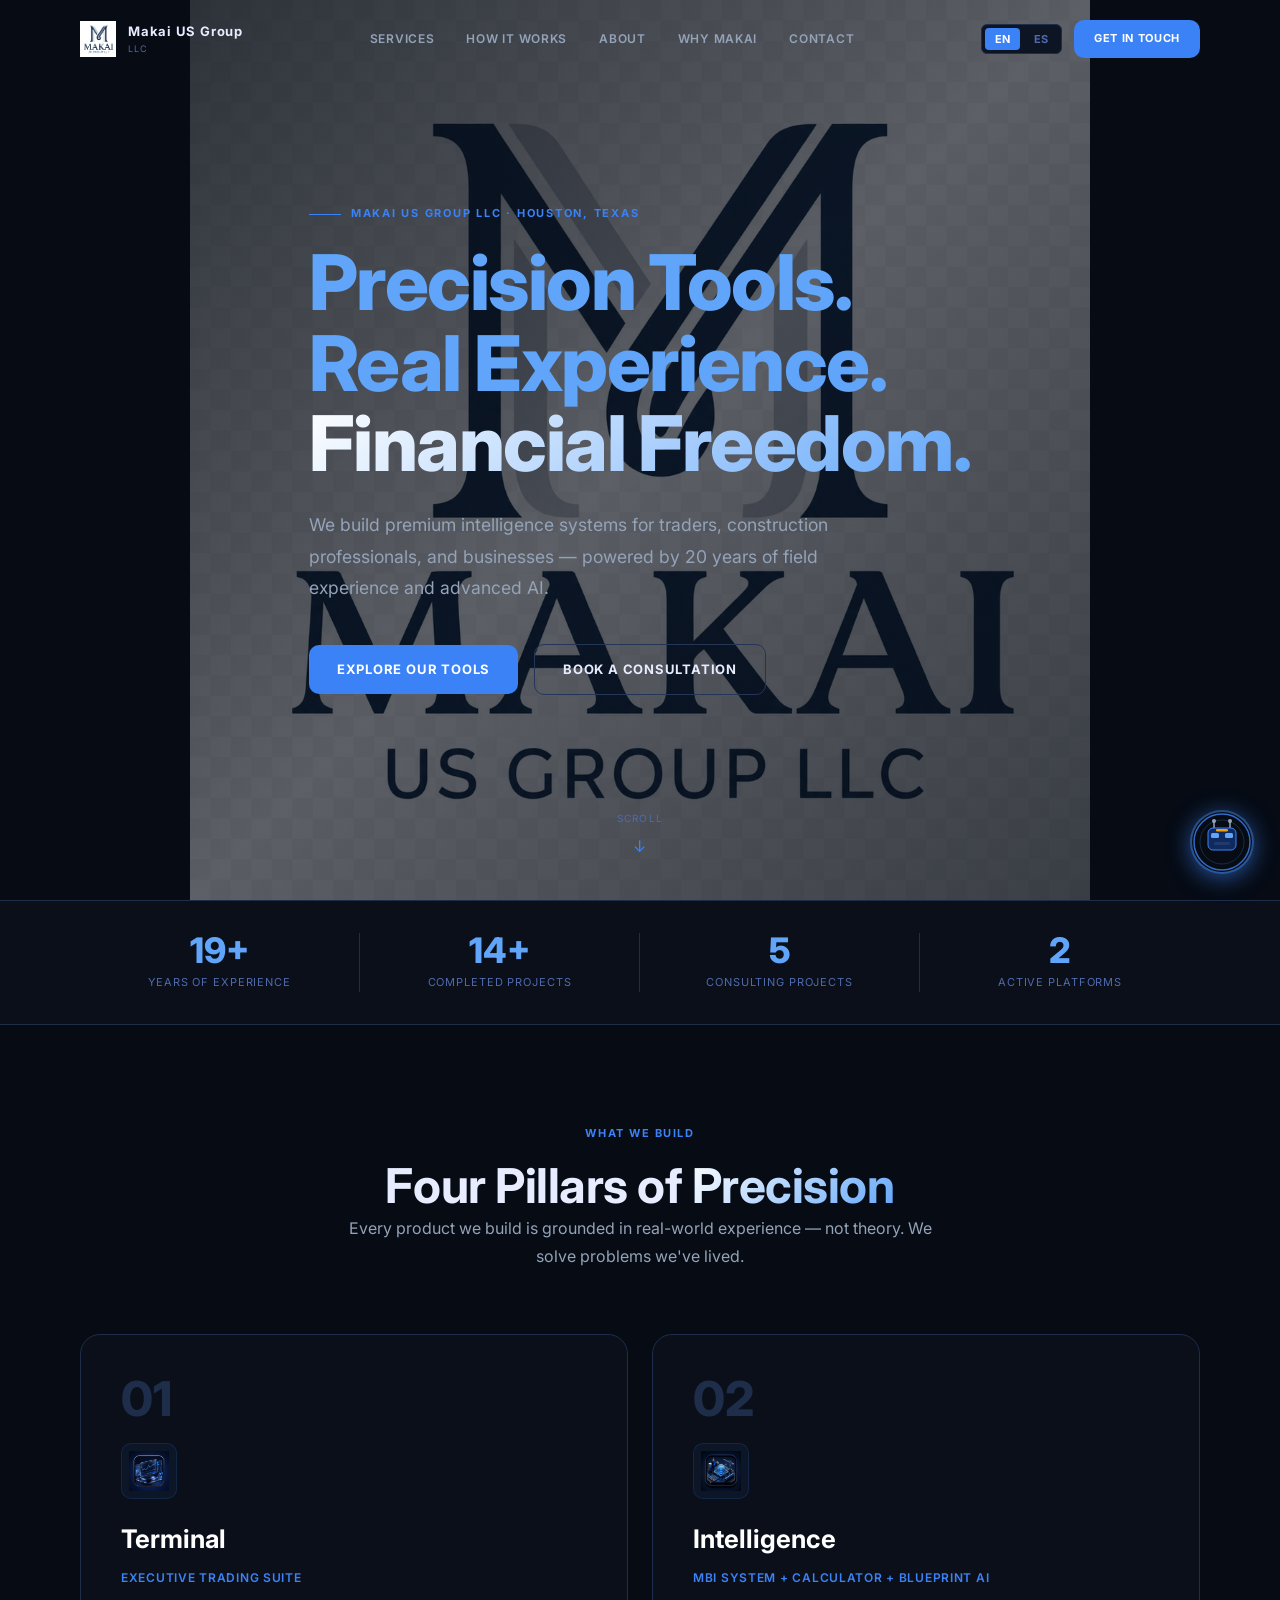
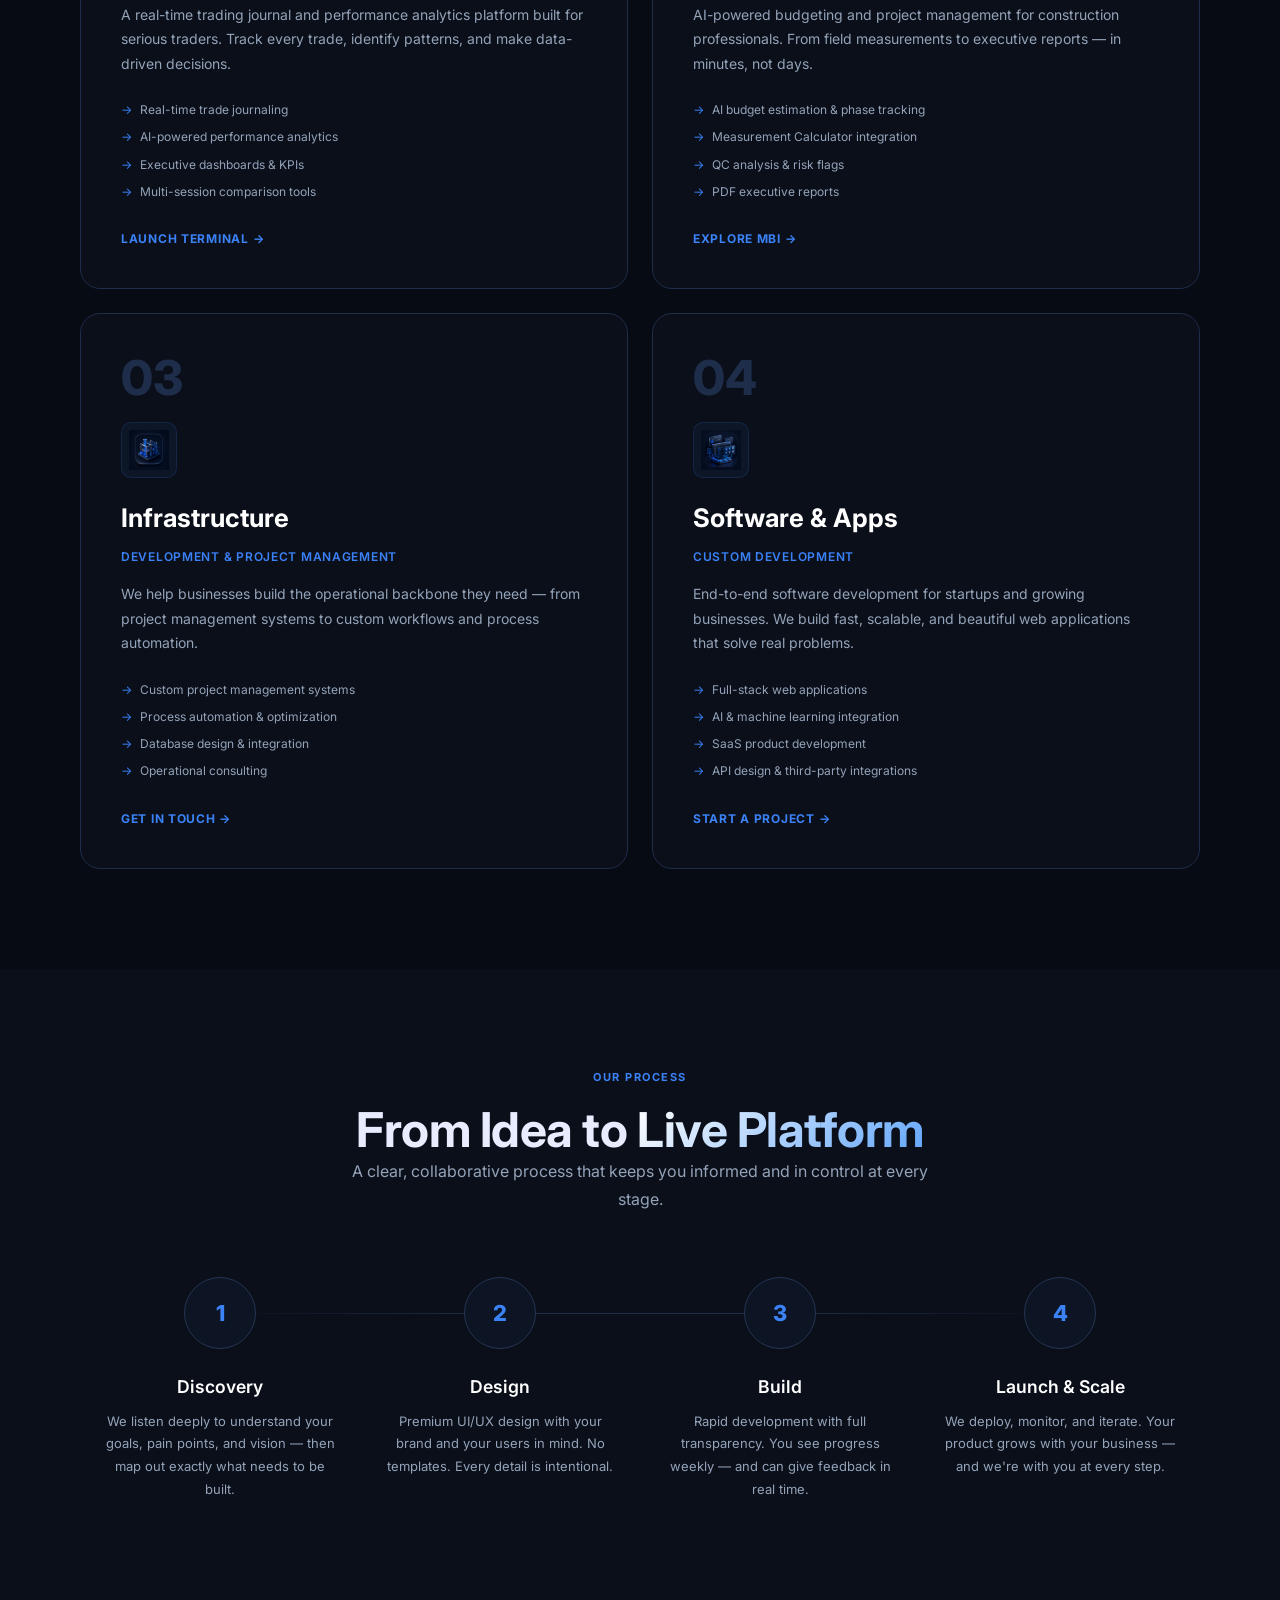
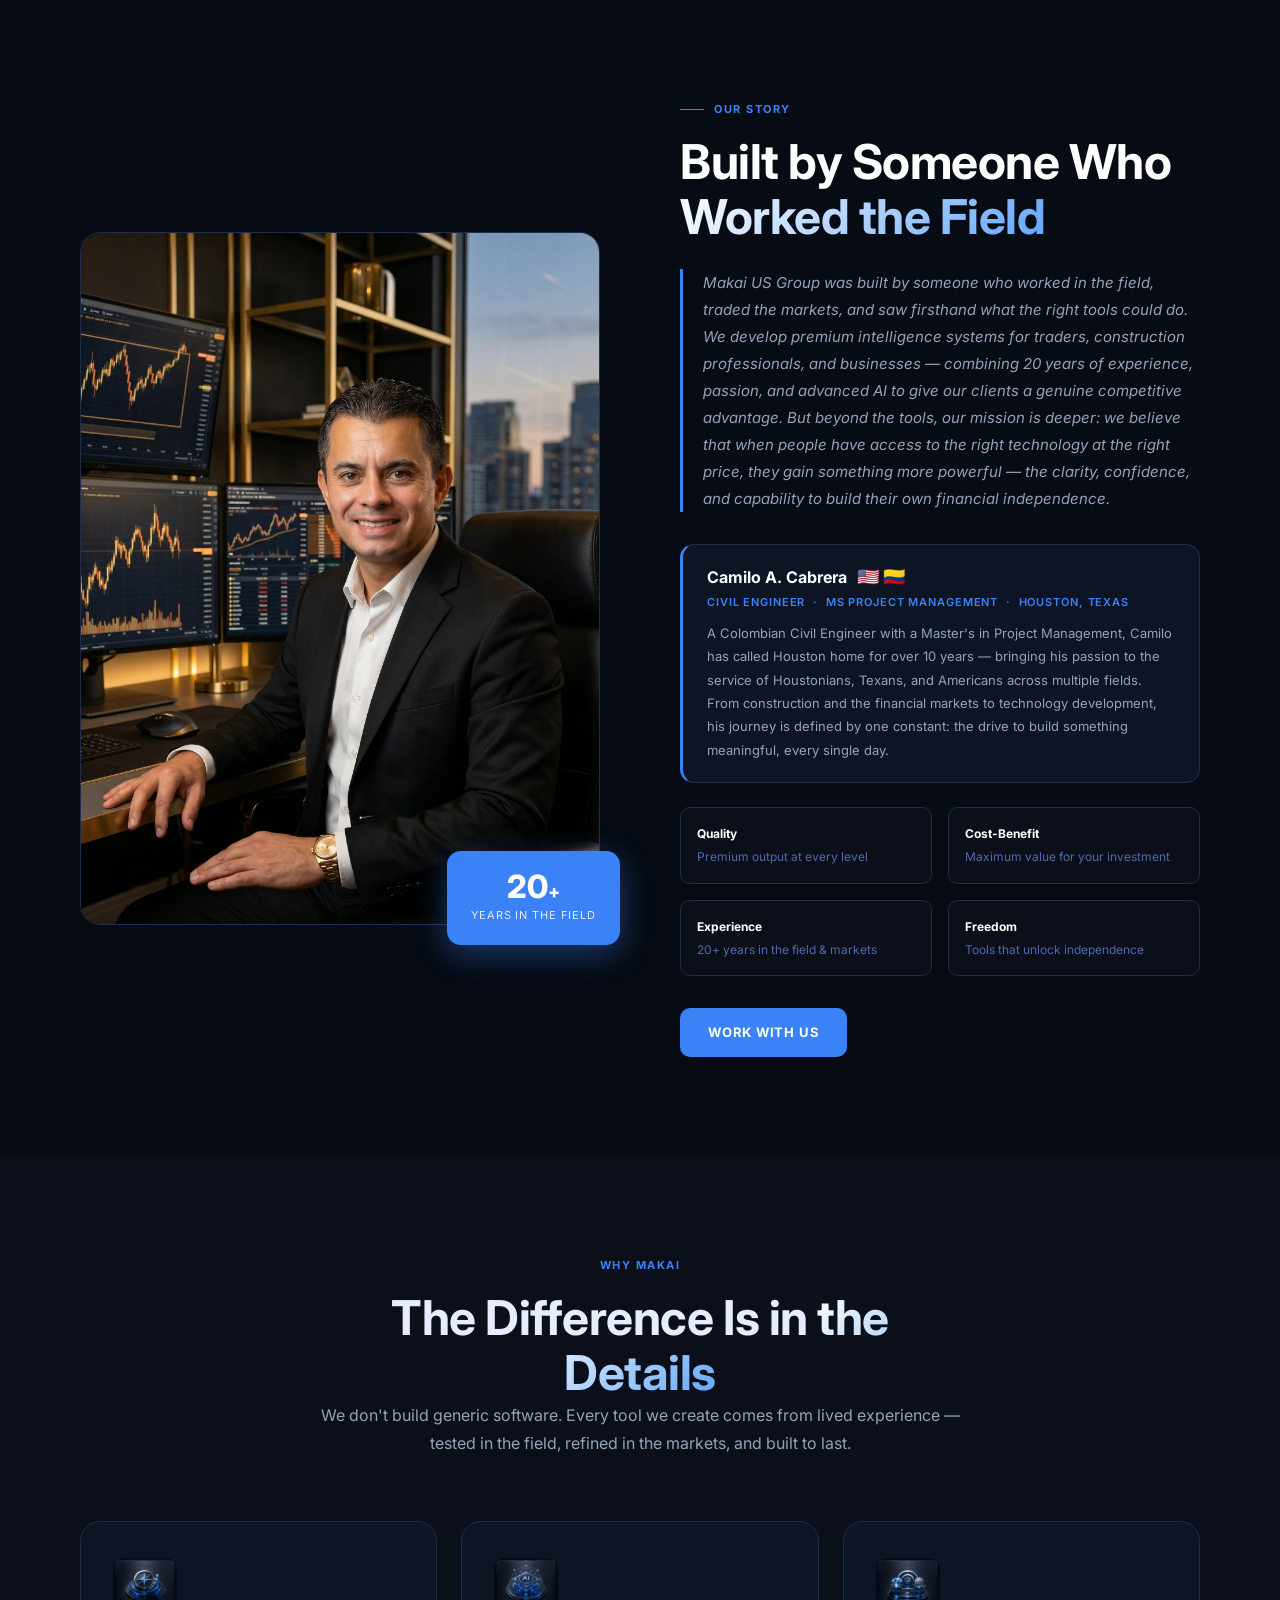
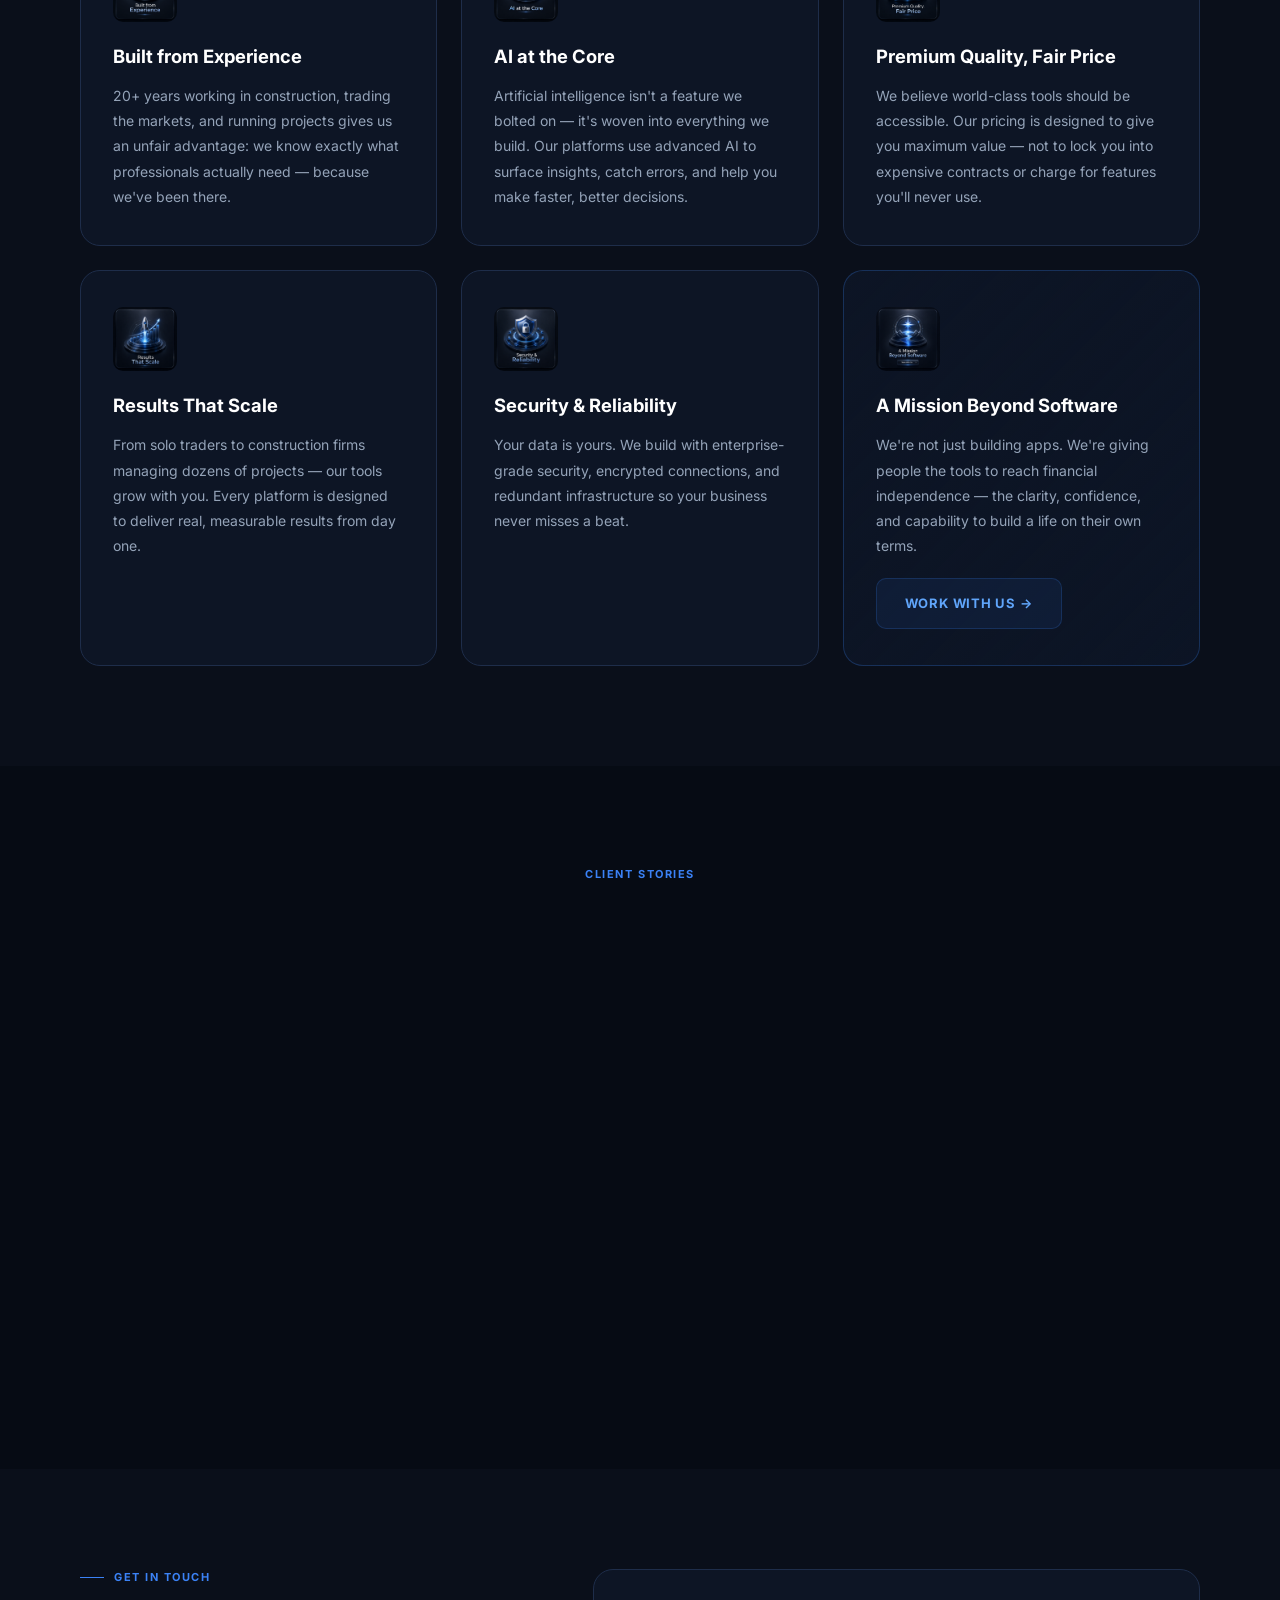
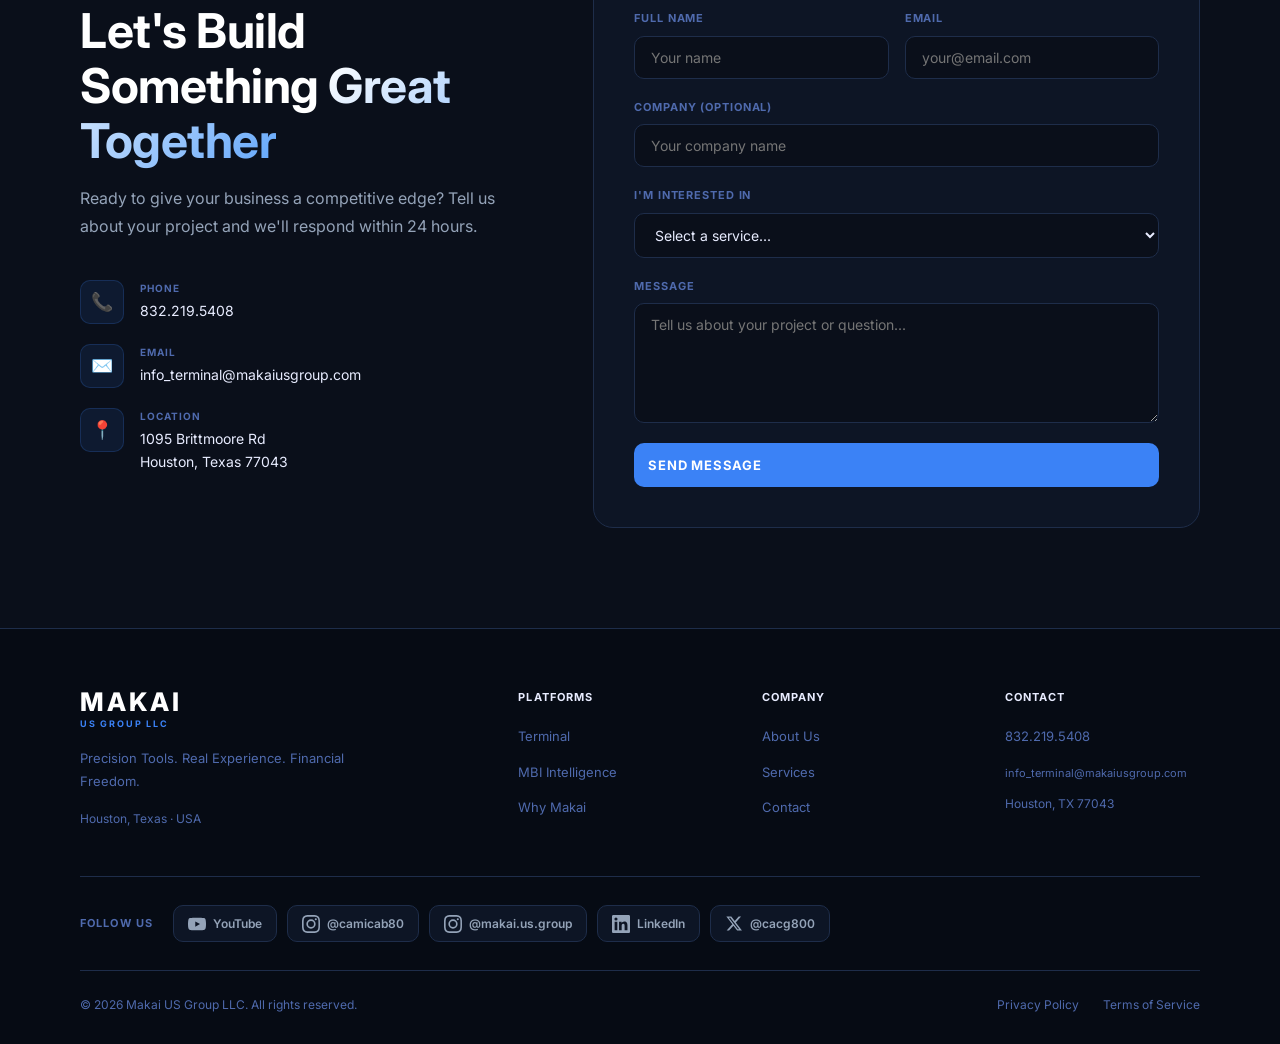
==== index.html @ 55013852 "Fix Kai chat header avatar to match bubble icon Co-Authored-By: Claude Sonnet 4.6 <noreply@anthropic" ====
<!DOCTYPE html>
<html lang="en">
<head>
  <meta charset="UTF-8" />
  <meta name="viewport" content="width=device-width, initial-scale=1.0" />
  <title>Makai US Group LLC — Precision Tools. Real Experience. Financial Freedom.</title>
  <meta name="description" content="Makai US Group develops premium intelligence systems for traders, construction professionals, and businesses. 20 years of experience, advanced AI, real results." />
  <meta property="og:title" content="Makai US Group LLC" />
  <meta property="og:description" content="Precision Tools. Real Experience. Financial Freedom." />
  <meta property="og:url" content="https://www.makaiusgroup.com" />
  <link rel="icon" href="images/favicon.ico" type="image/x-icon" />
  <link rel="preconnect" href="https://fonts.googleapis.com" />
  <link rel="preconnect" href="https://fonts.gstatic.com" crossorigin />
  <link href="https://fonts.googleapis.com/css2?family=Inter:wght@400;500;600;700;800&display=swap" rel="stylesheet" />
  <link rel="stylesheet" href="css/style.css" />

  <!-- Netlify form detection -->
  <form name="contact" netlify netlify-honeypot="bot-field" hidden>
    <input name="name" /><input name="email" /><input name="company" /><input name="service" /><textarea name="message"></textarea>
  </form>
</head>
<body>

<!-- ══════════════════════════════════════════
     NAVIGATION
══════════════════════════════════════════ -->
<nav id="navbar" role="navigation" aria-label="Main navigation">
  <div class="container">
    <div class="nav-inner">

      <!-- Logo -->
      <a href="#" class="nav-logo" aria-label="Makai US Group">
        <img src="images/MakaiLogo PM.png" alt="Makai US Group" onerror="this.style.display='none'" />
        <div>
          <div class="nav-logo-text">Makai US Group</div>
          <div class="nav-logo-sub">LLC</div>
        </div>
      </a>

      <!-- Desktop links -->
      <div class="nav-links" role="list">
        <a href="#services"    data-en="Services"    data-es="Servicios"   role="listitem">Services</a>
        <a href="#how-it-works" data-en="How It Works" data-es="Cómo Funciona" role="listitem">How It Works</a>
        <a href="#about"       data-en="About"        data-es="Nosotros"   role="listitem">About</a>
        <a href="#why-makai"   data-en="Why Makai"    data-es="Por Qué Makai" role="listitem">Why Makai</a>
        <a href="#contact"     data-en="Contact"      data-es="Contacto"   role="listitem">Contact</a>
      </div>

      <!-- Actions -->
      <div class="nav-actions">
        <!-- Language toggle -->
        <div style="display:flex;gap:4px;background:var(--navy-3);border:1px solid var(--border);border-radius:var(--r-sm);padding:3px;">
          <button class="lang-btn active" data-lang="en" onclick="setLang('en')"
            style="font-size:11px;font-weight:700;padding:4px 10px;background:var(--blue);color:var(--white);border:none;border-radius:4px;cursor:pointer;transition:all 0.2s;">EN</button>
          <button class="lang-btn" data-lang="es" onclick="setLang('es')"
            style="font-size:11px;font-weight:700;padding:4px 10px;background:transparent;color:var(--muted);border:none;border-radius:4px;cursor:pointer;transition:all 0.2s;">ES</button>
        </div>
        <a href="#contact" class="btn btn-primary nav-cta"
          data-en="Get in Touch" data-es="Contáctanos">Get in Touch</a>
      </div>

      <!-- Hamburger (mobile) -->
      <button class="hamburger" id="hamburger" aria-label="Open menu" aria-expanded="false">
        <span></span><span></span><span></span>
      </button>
    </div>
  </div>
</nav>

<!-- Mobile menu (hidden by default) -->
<div id="mobile-menu" style="display:none;position:fixed;top:0;left:0;right:0;bottom:0;background:var(--navy-2);z-index:999;flex-direction:column;align-items:center;justify-content:center;gap:32px;" class="mobile-nav">
  <button onclick="document.getElementById('mobile-menu').style.display='none'"
    style="position:absolute;top:24px;right:24px;background:none;border:none;color:var(--white-2);font-size:28px;cursor:pointer;">✕</button>
  <a href="#services"     style="font-size:1.4rem;font-weight:700;color:var(--white);" data-en="Services"     data-es="Servicios">Services</a>
  <a href="#how-it-works" style="font-size:1.4rem;font-weight:700;color:var(--white);" data-en="How It Works" data-es="Cómo Funciona">How It Works</a>
  <a href="#about"        style="font-size:1.4rem;font-weight:700;color:var(--white);" data-en="About"         data-es="Nosotros">About</a>
  <a href="#why-makai"   style="font-size:1.4rem;font-weight:700;color:var(--white);" data-en="Why Makai"    data-es="Por Qué Makai">Why Makai</a>
  <a href="#contact"      style="font-size:1.4rem;font-weight:700;color:var(--white);" data-en="Contact"       data-es="Contacto">Contact</a>
  <a href="https://terminal.makaiusgroup.com" class="btn btn-primary" target="_blank" rel="noopener"
    data-en="Launch Terminal" data-es="Abrir Terminal">Launch Terminal</a>
  <div style="display:flex;gap:8px;margin-top:8px;">
    <button onclick="setLang('en');document.getElementById('mobile-menu').style.display='none'"
      style="font-size:12px;font-weight:700;padding:8px 16px;background:var(--blue);color:var(--white);border:none;border-radius:6px;cursor:pointer;">EN</button>
    <button onclick="setLang('es');document.getElementById('mobile-menu').style.display='none'"
      style="font-size:12px;font-weight:700;padding:8px 16px;background:var(--navy-3);color:var(--muted);border:1px solid var(--border);border-radius:6px;cursor:pointer;">ES</button>
  </div>
</div>

<!-- ══════════════════════════════════════════
     HERO
══════════════════════════════════════════ -->
<section id="hero">
  <!-- Video background -->
  <div class="hero-video-wrap">
    <video autoplay muted loop playsinline preload="none"
      poster="images/MakaiLogoPM.jpeg"
      aria-hidden="true">
      <source src="images/MakaiIntroVideo.mp4" type="video/mp4" />
    </video>
  </div>
  <div class="hero-overlay"></div>

  <div class="container">
    <div class="hero-content">
      <div class="hero-eyebrow fade-in" data-en="Makai US Group LLC · Houston, Texas" data-es="Makai US Group LLC · Houston, Texas">Makai US Group LLC · Houston, Texas</div>

      <h1 class="hero-title fade-up delay-1">
        <span data-en="Precision Tools.<br>Real Experience.<br><span class='text-gradient'>Financial Freedom.</span>"
              data-es="Herramientas de Precisión.<br>Experiencia Real.<br><span class='text-gradient'>Libertad Financiera.</span>">
          Precision Tools.<br>Real Experience.<br><span class="text-gradient">Financial Freedom.</span>
        </span>
      </h1>

      <p class="hero-subtitle fade-up delay-2"
        data-en="We build premium intelligence systems for traders, construction professionals, and businesses — powered by 20 years of field experience and advanced AI."
        data-es="Desarrollamos sistemas de inteligencia premium para traders, profesionales de la construcción y empresas — respaldados por 20 años de experiencia real e IA avanzada.">
        We build premium intelligence systems for traders, construction professionals, and businesses — powered by 20 years of field experience and advanced AI.
      </p>

      <div class="hero-actions fade-up delay-3">
        <a href="#services" class="btn btn-primary"
          data-en="Explore Our Tools" data-es="Explorar Herramientas">Explore Our Tools</a>
        <a href="#contact" class="btn btn-outline"
          data-en="Book a Consultation" data-es="Agendar Consulta">Book a Consultation</a>
      </div>
    </div>
  </div>

  <div class="hero-scroll" aria-hidden="true">
    <span data-en="Scroll" data-es="Desliza">Scroll</span>
  </div>
</section>

<!-- ══════════════════════════════════════════
     STATS BAR
══════════════════════════════════════════ -->
<div class="stats-bar">
  <div class="container">
    <div class="stats-inner">
      <div class="stat-item fade-in delay-1">
        <div class="stat-num"><span data-counter data-target="20" data-suffix="+">20+</span></div>
        <div class="stat-label" data-en="Years of Experience" data-es="Años de Experiencia">Years of Experience</div>
      </div>
      <div class="stat-item fade-in delay-2">
        <div class="stat-num"><span data-counter data-target="15" data-suffix="+">15+</span></div>
        <div class="stat-label" data-en="Completed Projects" data-es="Proyectos Completados">Completed Projects</div>
      </div>
      <div class="stat-item fade-in delay-3">
        <div class="stat-num"><span data-counter data-target="6" data-suffix="">6</span></div>
        <div class="stat-label" data-en="Consulting Projects" data-es="Proyectos de Consultoría">Consulting Projects</div>
      </div>
      <div class="stat-item fade-in delay-4">
        <div class="stat-num"><span data-counter data-target="3" data-suffix="">3</span></div>
        <div class="stat-label" data-en="Active Platforms" data-es="Plataformas Activas">Active Platforms</div>
      </div>
    </div>
  </div>
</div>

<!-- ══════════════════════════════════════════
     SERVICES
══════════════════════════════════════════ -->
<section id="services" class="section">
  <div class="container">
    <div class="services-header">
      <div class="section-label" data-en="What We Build" data-es="Lo Que Construimos">What We Build</div>
      <h2 class="fade-up" data-en="Four Pillars of <span class='text-gradient'>Precision</span>"
                          data-es="Cuatro Pilares de <span class='text-gradient'>Precisión</span>">
        Four Pillars of <span class="text-gradient">Precision</span>
      </h2>
      <p class="fade-up delay-1"
        data-en="Every product we build is grounded in real-world experience — not theory. We solve problems we've lived."
        data-es="Cada producto que construimos está basado en experiencia real, no teoría. Resolvemos problemas que hemos vivido.">
        Every product we build is grounded in real-world experience — not theory. We solve problems we've lived.
      </p>
    </div>

    <div class="services-grid">

      <!-- 01 Terminal -->
      <div class="service-card fade-up delay-1">
        <div class="service-card-num">01</div>
        <div class="service-card-icon"><img src="images/_1. TradingIcon.png" alt="Terminal" /></div>
        <h3 data-en="Terminal" data-es="Terminal">Terminal</h3>
        <div class="service-card-sub" data-en="Executive Trading Suite" data-es="Suite de Trading Ejecutivo">Executive Trading Suite</div>
        <p data-en="A real-time trading journal and performance analytics platform built for serious traders. Track every trade, identify patterns, and make data-driven decisions."
           data-es="Un journal de trading en tiempo real y plataforma de análisis de rendimiento construida para traders serios. Rastrea cada operación, identifica patrones y toma decisiones basadas en datos.">
          A real-time trading journal and performance analytics platform built for serious traders. Track every trade, identify patterns, and make data-driven decisions.
        </p>
        <ul class="service-card-features">
          <li data-en="Real-time trade journaling"         data-es="Journal de trading en tiempo real">Real-time trade journaling</li>
          <li data-en="AI-powered performance analytics"   data-es="Análisis de rendimiento con IA">AI-powered performance analytics</li>
          <li data-en="Executive dashboards & KPIs"        data-es="Paneles ejecutivos y KPIs">Executive dashboards & KPIs</li>
          <li data-en="Multi-session comparison tools"     data-es="Herramientas de comparación multi-sesión">Multi-session comparison tools</li>
        </ul>
        <a href="https://terminal.makaiusgroup.com" class="service-card-link"
          data-en="Launch Terminal →" data-es="Abrir Terminal →">Launch Terminal →</a>
      </div>

      <!-- 02 Intelligence -->
      <div class="service-card fade-up delay-2">
        <div class="service-card-num">02</div>
        <div class="service-card-icon"><img src="images/2. MBIIntelligenceIcon.png" alt="Intelligence" /></div>
        <h3 data-en="Intelligence" data-es="Inteligencia">Intelligence</h3>
        <div class="service-card-sub" data-en="MBI System + Calculator + Blueprint AI" data-es="Sistema MBI + Calculadora + Blueprint AI">MBI System + Calculator + Blueprint AI</div>
        <p data-en="AI-powered budgeting and project management for construction professionals. From field measurements to executive reports — in minutes, not days."
           data-es="Presupuesto con IA y gestión de proyectos para profesionales de la construcción. De mediciones en campo a reportes ejecutivos — en minutos, no días.">
          AI-powered budgeting and project management for construction professionals. From field measurements to executive reports — in minutes, not days.
        </p>
        <ul class="service-card-features">
          <li data-en="AI budget estimation & phase tracking"   data-es="Estimación de presupuesto con IA">AI budget estimation & phase tracking</li>
          <li data-en="Measurement Calculator integration"      data-es="Integración con Calculadora de Medidas">Measurement Calculator integration</li>
          <li data-en="QC analysis & risk flags"                data-es="Análisis de calidad y alertas de riesgo">QC analysis & risk flags</li>
          <li data-en="PDF executive reports"                   data-es="Reportes ejecutivos en PDF">PDF executive reports</li>
        </ul>
        <a href="https://mbi.makaiusgroup.com" target="_blank" rel="noopener" class="service-card-link"
          data-en="Explore MBI →" data-es="Explorar MBI →">Explore MBI →</a>
      </div>

      <!-- 03 Infrastructure -->
      <div class="service-card fade-up delay-3">
        <div class="service-card-num">03</div>
        <div class="service-card-icon"><img src="images/_3. InfrastructureIcon.png" alt="Infrastructure" /></div>
        <h3 data-en="Infrastructure" data-es="Infraestructura">Infrastructure</h3>
        <div class="service-card-sub" data-en="Development & Project Management" data-es="Desarrollo y Gestión de Proyectos">Development & Project Management</div>
        <p data-en="We help businesses build the operational backbone they need — from project management systems to custom workflows and process automation."
           data-es="Ayudamos a las empresas a construir la base operativa que necesitan — desde sistemas de gestión de proyectos hasta flujos de trabajo personalizados y automatización de procesos.">
          We help businesses build the operational backbone they need — from project management systems to custom workflows and process automation.
        </p>
        <ul class="service-card-features">
          <li data-en="Custom project management systems"   data-es="Sistemas de gestión de proyectos personalizados">Custom project management systems</li>
          <li data-en="Process automation & optimization"   data-es="Automatización y optimización de procesos">Process automation & optimization</li>
          <li data-en="Database design & integration"       data-es="Diseño e integración de bases de datos">Database design & integration</li>
          <li data-en="Operational consulting"              data-es="Consultoría operacional">Operational consulting</li>
        </ul>
        <a href="#contact" class="service-card-link"
          data-en="Get in Touch →" data-es="Contáctanos →">Get in Touch →</a>
      </div>

      <!-- 04 Software & Apps -->
      <div class="service-card fade-up delay-4">
        <div class="service-card-num">04</div>
        <div class="service-card-icon"><img src="images/_4. SoftwareIcon.png" alt="Software & Apps" /></div>
        <h3 data-en="Software & Apps" data-es="Software y Apps">Software & Apps</h3>
        <div class="service-card-sub" data-en="Custom Development" data-es="Desarrollo Personalizado">Custom Development</div>
        <p data-en="End-to-end software development for startups and growing businesses. We build fast, scalable, and beautiful web applications that solve real problems."
           data-es="Desarrollo de software de principio a fin para startups y empresas en crecimiento. Construimos aplicaciones web rápidas, escalables y atractivas que resuelven problemas reales.">
          End-to-end software development for startups and growing businesses. We build fast, scalable, and beautiful web applications that solve real problems.
        </p>
        <ul class="service-card-features">
          <li data-en="Full-stack web applications"         data-es="Aplicaciones web full-stack">Full-stack web applications</li>
          <li data-en="AI & machine learning integration"   data-es="Integración de IA y machine learning">AI & machine learning integration</li>
          <li data-en="SaaS product development"            data-es="Desarrollo de productos SaaS">SaaS product development</li>
          <li data-en="API design & third-party integrations" data-es="Diseño de API e integraciones">API design & third-party integrations</li>
        </ul>
        <a href="#contact" class="service-card-link"
          data-en="Start a Project →" data-es="Iniciar Proyecto →">Start a Project →</a>
      </div>

    </div>
  </div>
</section>

<!-- ══════════════════════════════════════════
     HOW IT WORKS
══════════════════════════════════════════ -->
<section id="how-it-works" class="section">
  <div class="container">
    <div class="how-header">
      <div class="section-label" data-en="Our Process" data-es="Nuestro Proceso">Our Process</div>
      <h2 class="fade-up" data-en="From Idea to <span class='text-gradient'>Live Platform</span>"
                          data-es="De Idea a <span class='text-gradient'>Plataforma en Vivo</span>">
        From Idea to <span class="text-gradient">Live Platform</span>
      </h2>
      <p class="fade-up delay-1"
        data-en="A clear, collaborative process that keeps you informed and in control at every stage."
        data-es="Un proceso claro y colaborativo que te mantiene informado y en control en cada etapa.">
        A clear, collaborative process that keeps you informed and in control at every stage.
      </p>
    </div>

    <div class="how-steps">
      <div class="how-step fade-up delay-1">
        <div class="how-step-num">1</div>
        <h4 data-en="Discovery" data-es="Descubrimiento">Discovery</h4>
        <p data-en="We listen deeply to understand your goals, pain points, and vision — then map out exactly what needs to be built."
           data-es="Escuchamos profundamente para entender tus metas, problemas y visión — luego trazamos exactamente qué se necesita construir.">
          We listen deeply to understand your goals, pain points, and vision — then map out exactly what needs to be built.
        </p>
      </div>
      <div class="how-step fade-up delay-2">
        <div class="how-step-num">2</div>
        <h4 data-en="Design" data-es="Diseño">Design</h4>
        <p data-en="Premium UI/UX design with your brand and your users in mind. No templates. Every detail is intentional."
           data-es="Diseño premium de UI/UX pensando en tu marca y usuarios. Sin plantillas. Cada detalle es intencional.">
          Premium UI/UX design with your brand and your users in mind. No templates. Every detail is intentional.
        </p>
      </div>
      <div class="how-step fade-up delay-3">
        <div class="how-step-num">3</div>
        <h4 data-en="Build" data-es="Construir">Build</h4>
        <p data-en="Rapid development with full transparency. You see progress weekly — and can give feedback in real time."
           data-es="Desarrollo rápido con total transparencia. Ves el progreso semanalmente y puedes dar retroalimentación en tiempo real.">
          Rapid development with full transparency. You see progress weekly — and can give feedback in real time.
        </p>
      </div>
      <div class="how-step fade-up delay-4">
        <div class="how-step-num">4</div>
        <h4 data-en="Launch & Scale" data-es="Lanzar y Escalar">Launch & Scale</h4>
        <p data-en="We deploy, monitor, and iterate. Your product grows with your business — and we're with you at every step."
           data-es="Desplegamos, monitoreamos e iteramos. Tu producto crece con tu negocio — y estamos contigo en cada paso.">
          We deploy, monitor, and iterate. Your product grows with your business — and we're with you at every step.
        </p>
      </div>
    </div>
  </div>
</section>

<!-- ══════════════════════════════════════════
     ABOUT
══════════════════════════════════════════ -->
<section id="about" class="section">
  <div class="container">
    <div class="about-grid">

      <div class="about-image-wrap fade-in">
        <img src="images/Cami suite 5.jpeg" alt="Camilo Cabrera — Makai US Group" />
        <div class="about-badge">
          <div class="about-badge-num">20<span style="font-size:18px">+</span></div>
          <div class="about-badge-label" data-en="Years in the Field" data-es="Años en el Campo">Years in the Field</div>
        </div>
      </div>

      <div class="about-content">
        <div class="section-label" data-en="Our Story" data-es="Nuestra Historia">Our Story</div>
        <h2 class="fade-up" data-en="Built by Someone Who <span class='text-gradient'>Worked the Field</span>"
                            data-es="Construido por Alguien que <span class='text-gradient'>Trabajó en el Campo</span>">
          Built by Someone Who <span class="text-gradient">Worked the Field</span>
        </h2>
        <blockquote class="about-mission fade-up delay-1"
          data-en="Makai US Group was built by someone who worked in the field, traded the markets, and saw firsthand what the right tools could do. We develop premium intelligence systems for traders, construction professionals, and businesses — combining 20 years of experience, passion, and advanced AI to give our clients a genuine competitive advantage. But beyond the tools, our mission is deeper: we believe that when people have access to the right technology at the right price, they gain something more powerful — the clarity, confidence, and capability to build their own financial independence."
          data-es="Makai US Group fue construido por alguien que trabajó en el campo, operó en los mercados y vio de primera mano lo que las herramientas correctas pueden hacer. Desarrollamos sistemas de inteligencia premium para traders, profesionales de la construcción y empresas — combinando 20 años de experiencia, pasión e IA avanzada para dar a nuestros clientes una ventaja competitiva real. Pero más allá de las herramientas, nuestra misión es más profunda: creemos que cuando las personas tienen acceso a la tecnología correcta al precio correcto, obtienen algo más poderoso — la claridad, confianza y capacidad para construir su propia independencia financiera.">
          Makai US Group was built by someone who worked in the field, traded the markets, and saw firsthand what the right tools could do. We develop premium intelligence systems for traders, construction professionals, and businesses — combining 20 years of experience, passion, and advanced AI to give our clients a genuine competitive advantage. But beyond the tools, our mission is deeper: we believe that when people have access to the right technology at the right price, they gain something more powerful — the clarity, confidence, and capability to build their own financial independence.
        </blockquote>

        <div class="about-bio fade-up delay-2">
          <div class="about-bio-name">
            <span>Camilo A. Cabrera</span>
            <span class="about-bio-flags">
              <span title="United States">🇺🇸</span>
              <span title="Colombia">🇨🇴</span>
            </span>
          </div>
          <div class="about-bio-titles"
            data-en="Civil Engineer · MS Project Management · Houston, Texas"
            data-es="Ingeniero Civil · Maestría en Gestión de Proyectos · Houston, Texas">
            Civil Engineer &nbsp;·&nbsp; MS Project Management &nbsp;·&nbsp; Houston, Texas
          </div>
          <p class="about-bio-text"
            data-en="A Colombian Civil Engineer with a Master's in Project Management, Camilo has called Houston home for over 10 years — bringing his passion to the service of Houstonians, Texans, and Americans across multiple fields. From construction and the financial markets to technology development, his journey is defined by one constant: the drive to build something meaningful, every single day."
            data-es="Ingeniero Civil colombiano con Maestría en Gestión de Proyectos, Camilo lleva más de 10 años en Houston — poniendo su pasión al servicio de los houstonenses, texanos y americanos en diferentes campos. Desde la construcción y los mercados financieros hasta el desarrollo tecnológico, su trayectoria está definida por una constante: la determinación de construir algo significativo cada día.">
            A Colombian Civil Engineer with a Master's in Project Management, Camilo has called Houston home for over 10 years — bringing his passion to the service of Houstonians, Texans, and Americans across multiple fields. From construction and the financial markets to technology development, his journey is defined by one constant: the drive to build something meaningful, every single day.
          </p>
        </div>

        <div class="about-values fade-up delay-3">
          <div class="about-value">
            <div class="about-value-title" data-en="Quality" data-es="Calidad">Quality</div>
            <div class="about-value-text"  data-en="Premium output at every level" data-es="Resultados premium en cada nivel">Premium output at every level</div>
          </div>
          <div class="about-value">
            <div class="about-value-title" data-en="Cost-Benefit" data-es="Costo-Beneficio">Cost-Benefit</div>
            <div class="about-value-text"  data-en="Maximum value for your investment" data-es="Máximo valor por tu inversión">Maximum value for your investment</div>
          </div>
          <div class="about-value">
            <div class="about-value-title" data-en="Experience" data-es="Experiencia">Experience</div>
            <div class="about-value-text"  data-en="20+ years in the field & markets" data-es="20+ años en el campo y mercados">20+ years in the field & markets</div>
          </div>
          <div class="about-value">
            <div class="about-value-title" data-en="Freedom" data-es="Libertad">Freedom</div>
            <div class="about-value-text"  data-en="Tools that unlock independence" data-es="Herramientas que dan independencia">Tools that unlock independence</div>
          </div>
        </div>

        <a href="#contact" class="btn btn-primary fade-up delay-3"
          data-en="Work With Us" data-es="Trabaja Con Nosotros">Work With Us</a>
      </div>

    </div>
  </div>
</section>

<!-- ══════════════════════════════════════════
     WHY MAKAI
══════════════════════════════════════════ -->
<section id="why-makai" class="section">
  <div class="container">
    <div class="why-header">
      <div class="section-label" data-en="Why Makai" data-es="Por Qué Makai">Why Makai</div>
      <h2 class="fade-up"
        data-en="The Difference Is in <span class='text-gradient'>the Details</span>"
        data-es="La Diferencia Está en <span class='text-gradient'>los Detalles</span>">
        The Difference Is in <span class="text-gradient">the Details</span>
      </h2>
      <p class="fade-up delay-1"
        data-en="We don't build generic software. Every tool we create comes from lived experience — tested in the field, refined in the markets, and built to last."
        data-es="No construimos software genérico. Cada herramienta que creamos viene de experiencia vivida — probada en el campo, refinada en los mercados, y construida para durar.">
        We don't build generic software. Every tool we create comes from lived experience — tested in the field, refined in the markets, and built to last.
      </p>
    </div>

    <div class="why-grid">

      <div class="why-card fade-up delay-1">
        <div class="why-icon"><img src="images/_1. Built from Experience.png" alt="Built from Experience" /></div>
        <h3 data-en="Built from Experience" data-es="Construido con Experiencia">Built from Experience</h3>
        <p data-en="20+ years working in construction, trading the markets, and running projects gives us an unfair advantage: we know exactly what professionals actually need — because we've been there."
           data-es="Más de 20 años trabajando en construcción, operando en los mercados y dirigiendo proyectos nos da una ventaja única: sabemos exactamente lo que los profesionales necesitan — porque hemos estado ahí.">
          20+ years working in construction, trading the markets, and running projects gives us an unfair advantage: we know exactly what professionals actually need — because we've been there.
        </p>
      </div>

      <div class="why-card fade-up delay-2">
        <div class="why-icon"><img src="images/_2. AI is the Core.png" alt="AI at the Core" /></div>
        <h3 data-en="AI at the Core" data-es="IA en el Centro">AI at the Core</h3>
        <p data-en="Artificial intelligence isn't a feature we bolted on — it's woven into everything we build. Our platforms use advanced AI to surface insights, catch errors, and help you make faster, better decisions."
           data-es="La inteligencia artificial no es una función añadida — está integrada en todo lo que construimos. Nuestras plataformas usan IA avanzada para revelar insights, detectar errores y ayudarte a tomar decisiones más rápidas y acertadas.">
          Artificial intelligence isn't a feature we bolted on — it's woven into everything we build. Our platforms use advanced AI to surface insights, catch errors, and help you make faster, better decisions.
        </p>
      </div>

      <div class="why-card fade-up delay-3">
        <div class="why-icon"><img src="images/_3. Premium Quality.png" alt="Premium Quality, Fair Price" /></div>
        <h3 data-en="Premium Quality, Fair Price" data-es="Calidad Premium, Precio Justo">Premium Quality, Fair Price</h3>
        <p data-en="We believe world-class tools should be accessible. Our pricing is designed to give you maximum value — not to lock you into expensive contracts or charge for features you'll never use."
           data-es="Creemos que las herramientas de clase mundial deben ser accesibles. Nuestros precios están diseñados para darte el máximo valor — no para atarte a contratos costosos o cobrar por funciones que nunca usarás.">
          We believe world-class tools should be accessible. Our pricing is designed to give you maximum value — not to lock you into expensive contracts or charge for features you'll never use.
        </p>
      </div>

      <div class="why-card fade-up delay-4">
        <div class="why-icon"><img src="images/_4. Result.png" alt="Results That Scale" /></div>
        <h3 data-en="Results That Scale" data-es="Resultados que Escalan">Results That Scale</h3>
        <p data-en="From solo traders to construction firms managing dozens of projects — our tools grow with you. Every platform is designed to deliver real, measurable results from day one."
           data-es="Desde traders independientes hasta empresas de construcción con docenas de proyectos — nuestras herramientas crecen contigo. Cada plataforma está diseñada para entregar resultados reales y medibles desde el primer día.">
          From solo traders to construction firms managing dozens of projects — our tools grow with you. Every platform is designed to deliver real, measurable results from day one.
        </p>
      </div>

      <div class="why-card fade-up delay-1">
        <div class="why-icon"><img src="images/_5. Security.png" alt="Security & Reliability" /></div>
        <h3 data-en="Security & Reliability" data-es="Seguridad y Confiabilidad">Security & Reliability</h3>
        <p data-en="Your data is yours. We build with enterprise-grade security, encrypted connections, and redundant infrastructure so your business never misses a beat."
           data-es="Tus datos son tuyos. Construimos con seguridad de nivel empresarial, conexiones cifradas e infraestructura redundante para que tu negocio nunca se detenga.">
          Your data is yours. We build with enterprise-grade security, encrypted connections, and redundant infrastructure so your business never misses a beat.
        </p>
      </div>

      <div class="why-card why-card-cta fade-up delay-2">
        <div class="why-icon"><img src="images/_6. A Mission.png" alt="A Mission Beyond Software" /></div>
        <h3 data-en="A Mission Beyond Software" data-es="Una Misión Más Allá del Software">A Mission Beyond Software</h3>
        <p data-en="We're not just building apps. We're giving people the tools to reach financial independence — the clarity, confidence, and capability to build a life on their own terms."
           data-es="No solo construimos aplicaciones. Le damos a las personas las herramientas para alcanzar la independencia financiera — la claridad, confianza y capacidad para construir una vida en sus propios términos.">
          We're not just building apps. We're giving people the tools to reach financial independence — the clarity, confidence, and capability to build a life on their own terms.
        </p>
        <a href="#contact" class="btn btn-ghost" style="margin-top:20px;align-self:flex-start;"
          data-en="Work With Us →" data-es="Trabaja Con Nosotros →">Work With Us →</a>
      </div>

    </div>
  </div>
</section>

<!-- ══════════════════════════════════════════
     TESTIMONIALS
══════════════════════════════════════════ -->
<section id="testimonials" class="section">
  <div class="container">
    <div class="test-header">
      <div class="section-label" data-en="Client Stories" data-es="Historias de Clientes">Client Stories</div>
      <h2 class="fade-up" data-en="What Our Clients <span class='text-gradient'>Are Saying</span>"
                          data-es="Lo Que Dicen Nuestros <span class='text-gradient'>Clientes</span>">
        What Our Clients <span class="text-gradient">Are Saying</span>
      </h2>
    </div>

    <div class="test-grid">
      <div class="test-card fade-up delay-1">
        <div class="test-stars">★★★★★</div>
        <p class="test-quote"
          data-en="&ldquo;MBI transformed how we handle project budgets. What used to take a full day now takes an hour. The AI analysis catches things we'd miss ourselves.&rdquo;"
          data-es="&ldquo;MBI transformó cómo manejamos los presupuestos de proyectos. Lo que tomaba un día completo ahora toma una hora. El análisis de IA detecta cosas que nosotros pasaríamos por alto.&rdquo;">
          &ldquo;MBI transformed how we handle project budgets. What used to take a full day now takes an hour. The AI analysis catches things we'd miss ourselves.&rdquo;
        </p>
        <div class="test-author">
          <div class="test-avatar">RC</div>
          <div>
            <div class="test-name">R. Castillo</div>
            <div class="test-company" data-en="General Contractor · Houston, TX" data-es="Contratista General · Houston, TX">General Contractor · Houston, TX</div>
          </div>
        </div>
      </div>

      <div class="test-card fade-up delay-2">
        <div class="test-stars">★★★★★</div>
        <p class="test-quote"
          data-en="&ldquo;Terminal gave me the discipline I was missing as a trader. Having everything in one place — journal, analytics, performance — made me a better trader in 30 days.&rdquo;"
          data-es="&ldquo;Terminal me dio la disciplina que me faltaba como trader. Tener todo en un lugar — journal, análisis, rendimiento — me convirtió en un mejor trader en 30 días.&rdquo;">
          &ldquo;Terminal gave me the discipline I was missing as a trader. Having everything in one place — journal, analytics, performance — made me a better trader in 30 days.&rdquo;
        </p>
        <div class="test-author">
          <div class="test-avatar">DM</div>
          <div>
            <div class="test-name">D. Martinez</div>
            <div class="test-company" data-en="Independent Trader · Miami, FL" data-es="Trader Independiente · Miami, FL">Independent Trader · Miami, FL</div>
          </div>
        </div>
      </div>

      <div class="test-card fade-up delay-3">
        <div class="test-stars">★★★★★</div>
        <p class="test-quote"
          data-en="&ldquo;The team at Makai built exactly what we needed — and fast. The quality of the software and the attention to detail is unlike anything we've seen from other developers.&rdquo;"
          data-es="&ldquo;El equipo de Makai construyó exactamente lo que necesitábamos — y rápido. La calidad del software y la atención al detalle es incomparable con otros desarrolladores.&rdquo;">
          &ldquo;The team at Makai built exactly what we needed — and fast. The quality of the software and the attention to detail is unlike anything we've seen from other developers.&rdquo;
        </p>
        <div class="test-author">
          <div class="test-avatar">JL</div>
          <div>
            <div class="test-name">J. Lopez</div>
            <div class="test-company" data-en="Business Owner · Houston, TX" data-es="Empresario · Houston, TX">Business Owner · Houston, TX</div>
          </div>
        </div>
      </div>
    </div>
  </div>
</section>

<!-- ══════════════════════════════════════════
     CONTACT
══════════════════════════════════════════ -->
<section id="contact" class="section">
  <div class="container">
    <div class="contact-grid">

      <!-- Info -->
      <div class="contact-info">
        <div class="section-label" data-en="Get In Touch" data-es="Contáctanos">Get In Touch</div>
        <h2 class="fade-up" data-en="Let's Build Something <span class='text-gradient'>Great Together</span>"
                            data-es="Construyamos Algo <span class='text-gradient'>Grande Juntos</span>">
          Let's Build Something <span class="text-gradient">Great Together</span>
        </h2>
        <p class="fade-up delay-1"
          data-en="Ready to give your business a competitive edge? Tell us about your project and we'll respond within 24 hours."
          data-es="¿Listo para darle a tu negocio una ventaja competitiva? Cuéntanos sobre tu proyecto y responderemos en 24 horas.">
          Ready to give your business a competitive edge? Tell us about your project and we'll respond within 24 hours.
        </p>

        <div class="contact-details fade-up delay-2">
          <div class="contact-item">
            <div class="contact-icon">📞</div>
            <div>
              <div class="contact-item-label" data-en="Phone" data-es="Teléfono">Phone</div>
              <div class="contact-item-value"><a href="tel:+18322195408">832.219.5408</a></div>
            </div>
          </div>
          <div class="contact-item">
            <div class="contact-icon">✉️</div>
            <div>
              <div class="contact-item-label" data-en="Email" data-es="Correo">Email</div>
              <div class="contact-item-value"><a href="mailto:info_terminal@makaiusgroup.com">info_terminal@makaiusgroup.com</a></div>
            </div>
          </div>
          <div class="contact-item">
            <div class="contact-icon">📍</div>
            <div>
              <div class="contact-item-label" data-en="Location" data-es="Ubicación">Location</div>
              <div class="contact-item-value">1095 Brittmoore Rd<br />Houston, Texas 77043</div>
            </div>
          </div>
        </div>
      </div>

      <!-- Form -->
      <div class="fade-up delay-2">
        <form class="contact-form" id="contact-form" name="contact" method="POST" netlify netlify-honeypot="bot-field">
          <input type="hidden" name="form-name" value="contact" />
          <div style="display:none"><input name="bot-field" /></div>

          <div class="form-row">
            <div class="form-group">
              <label for="name" data-en="Full Name" data-es="Nombre Completo">Full Name</label>
              <input type="text" id="name" name="name" required
                data-en-placeholder="Your name" data-es-placeholder="Tu nombre" placeholder="Your name" />
            </div>
            <div class="form-group">
              <label for="email" data-en="Email" data-es="Correo">Email</label>
              <input type="email" id="email" name="email" required
                data-en-placeholder="your@email.com" data-es-placeholder="tu@correo.com" placeholder="your@email.com" />
            </div>
          </div>

          <div class="form-group">
            <label for="company" data-en="Company (Optional)" data-es="Empresa (Opcional)">Company (Optional)</label>
            <input type="text" id="company" name="company"
              data-en-placeholder="Your company name" data-es-placeholder="Nombre de tu empresa" placeholder="Your company name" />
          </div>

          <div class="form-group">
            <label for="service" data-en="I'm Interested In" data-es="Me Interesa">I'm Interested In</label>
            <select id="service" name="service">
              <option value="" data-en="Select a service..." data-es="Selecciona un servicio...">Select a service...</option>
              <option value="terminal"        data-en="Terminal — Trading Suite"     data-es="Terminal — Suite de Trading">Terminal — Trading Suite</option>
              <option value="mbi"             data-en="MBI — Intelligence System"    data-es="MBI — Sistema de Inteligencia">MBI — Intelligence System</option>
              <option value="infrastructure"  data-en="Infrastructure & PM"          data-es="Infraestructura y GP">Infrastructure & PM</option>
              <option value="software"        data-en="Software & App Development"   data-es="Desarrollo de Software y Apps">Software & App Development</option>
              <option value="other"           data-en="Other / General Inquiry"      data-es="Otro / Consulta General">Other / General Inquiry</option>
            </select>
          </div>

          <div class="form-group">
            <label for="message" data-en="Message" data-es="Mensaje">Message</label>
            <textarea id="message" name="message" required
              data-en-placeholder="Tell us about your project or question..."
              data-es-placeholder="Cuéntanos sobre tu proyecto o pregunta..."
              placeholder="Tell us about your project or question..."></textarea>
          </div>

          <button type="submit" class="btn btn-primary form-submit"
            data-en="Send Message" data-es="Enviar Mensaje">Send Message</button>
        </form>
      </div>

    </div>
  </div>
</section>

<!-- ══════════════════════════════════════════
     FOOTER
══════════════════════════════════════════ -->
<footer>
  <div class="container">
    <div class="footer-grid">

      <div class="footer-brand fade-in">
        <div class="footer-logo-text">
          <span class="footer-logo-main">MAKAI</span>
          <span class="footer-logo-sub">US GROUP LLC</span>
        </div>
        <p data-en="Precision Tools. Real Experience. Financial Freedom."
           data-es="Herramientas de Precisión. Experiencia Real. Libertad Financiera.">
          Precision Tools. Real Experience. Financial Freedom.
        </p>
        <div style="font-size:12px;color:var(--muted);">Houston, Texas · USA</div>
      </div>

      <div class="footer-col fade-in delay-1">
        <h4 data-en="Platforms" data-es="Plataformas">Platforms</h4>
        <ul>
          <li><a href="https://terminal.makaiusgroup.com" target="_blank" rel="noopener">Terminal</a></li>
          <li><a href="https://mbi.makaiusgroup.com"      target="_blank" rel="noopener">MBI Intelligence</a></li>
          <li><a href="#why-makai" data-en="Why Makai" data-es="Por Qué Makai">Why Makai</a></li>
        </ul>
      </div>

      <div class="footer-col fade-in delay-2">
        <h4 data-en="Company" data-es="Empresa">Company</h4>
        <ul>
          <li><a href="#about"    data-en="About Us"  data-es="Nosotros">About Us</a></li>
          <li><a href="#services" data-en="Services"  data-es="Servicios">Services</a></li>
          <li><a href="#contact"  data-en="Contact"   data-es="Contacto">Contact</a></li>
        </ul>
      </div>

      <div class="footer-col fade-in delay-3">
        <h4 data-en="Contact" data-es="Contacto">Contact</h4>
        <ul>
          <li><a href="tel:+18322195408">832.219.5408</a></li>
          <li><a href="mailto:info_terminal@makaiusgroup.com" style="font-size:11px;">info_terminal@makaiusgroup.com</a></li>
          <li style="font-size:12px;color:var(--muted);">Houston, TX 77043</li>
        </ul>
      </div>

    </div>

    <!-- Social Media Row -->
    <div class="footer-social">
      <div class="footer-social-label" data-en="Follow Us" data-es="Síguenos">Follow Us</div>
      <div class="footer-social-links">

        <!-- YouTube -->
        <a href="https://www.youtube.com/@CamiloA.MakaiUSGroup" target="_blank" rel="noopener" class="social-btn" aria-label="YouTube">
          <svg width="18" height="18" viewBox="0 0 24 24" fill="currentColor"><path d="M23.5 6.2a3 3 0 0 0-2.1-2.1C19.5 3.6 12 3.6 12 3.6s-7.5 0-9.4.5A3 3 0 0 0 .5 6.2 31 31 0 0 0 0 12a31 31 0 0 0 .5 5.8 3 3 0 0 0 2.1 2.1c1.9.5 9.4.5 9.4.5s7.5 0 9.4-.5a3 3 0 0 0 2.1-2.1A31 31 0 0 0 24 12a31 31 0 0 0-.5-5.8zM9.7 15.5V8.5l6.3 3.5-6.3 3.5z"/></svg>
          <span>YouTube</span>
        </a>

        <!-- Instagram personal -->
        <a href="https://www.instagram.com/camicab80" target="_blank" rel="noopener" class="social-btn" aria-label="Instagram @camicab80">
          <svg width="18" height="18" viewBox="0 0 24 24" fill="currentColor"><path d="M12 2.2c3.2 0 3.6 0 4.9.1 3.3.1 4.8 1.7 4.9 4.9.1 1.3.1 1.6.1 4.8 0 3.2 0 3.6-.1 4.8-.1 3.2-1.7 4.8-4.9 4.9-1.3.1-1.6.1-4.9.1-3.2 0-3.6 0-4.8-.1-3.3-.1-4.8-1.7-4.9-4.9C2.2 15.6 2.2 15.2 2.2 12c0-3.2 0-3.6.1-4.8C2.4 3.9 4 2.3 7.2 2.3c1.2-.1 1.6-.1 4.8-.1zm0-2.2C8.7 0 8.3 0 7.1.1 2.7.3.3 2.7.1 7.1.0 8.3 0 8.7 0 12c0 3.3 0 3.7.1 4.9.2 4.4 2.6 6.8 7 7C8.3 24 8.7 24 12 24c3.3 0 3.7 0 4.9-.1 4.4-.2 6.8-2.6 7-7 .1-1.2.1-1.6.1-4.9 0-3.3 0-3.7-.1-4.9C23.7 2.7 21.3.3 16.9.1 15.7 0 15.3 0 12 0zm0 5.8a6.2 6.2 0 1 0 0 12.4A6.2 6.2 0 0 0 12 5.8zm0 10.2a4 4 0 1 1 0-8 4 4 0 0 1 0 8zm6.4-11.8a1.4 1.4 0 1 0 0 2.8 1.4 1.4 0 0 0 0-2.8z"/></svg>
          <span>@camicab80</span>
        </a>

        <!-- Instagram business -->
        <a href="https://www.instagram.com/makai.us.group" target="_blank" rel="noopener" class="social-btn" aria-label="Instagram @makai.us.group">
          <svg width="18" height="18" viewBox="0 0 24 24" fill="currentColor"><path d="M12 2.2c3.2 0 3.6 0 4.9.1 3.3.1 4.8 1.7 4.9 4.9.1 1.3.1 1.6.1 4.8 0 3.2 0 3.6-.1 4.8-.1 3.2-1.7 4.8-4.9 4.9-1.3.1-1.6.1-4.9.1-3.2 0-3.6 0-4.8-.1-3.3-.1-4.8-1.7-4.9-4.9C2.2 15.6 2.2 15.2 2.2 12c0-3.2 0-3.6.1-4.8C2.4 3.9 4 2.3 7.2 2.3c1.2-.1 1.6-.1 4.8-.1zm0-2.2C8.7 0 8.3 0 7.1.1 2.7.3.3 2.7.1 7.1.0 8.3 0 8.7 0 12c0 3.3 0 3.7.1 4.9.2 4.4 2.6 6.8 7 7C8.3 24 8.7 24 12 24c3.3 0 3.7 0 4.9-.1 4.4-.2 6.8-2.6 7-7 .1-1.2.1-1.6.1-4.9 0-3.3 0-3.7-.1-4.9C23.7 2.7 21.3.3 16.9.1 15.7 0 15.3 0 12 0zm0 5.8a6.2 6.2 0 1 0 0 12.4A6.2 6.2 0 0 0 12 5.8zm0 10.2a4 4 0 1 1 0-8 4 4 0 0 1 0 8zm6.4-11.8a1.4 1.4 0 1 0 0 2.8 1.4 1.4 0 0 0 0-2.8z"/></svg>
          <span>@makai.us.group</span>
        </a>

        <!-- LinkedIn -->
        <a href="https://www.linkedin.com/in/camilo-cabrera801" target="_blank" rel="noopener" class="social-btn" aria-label="LinkedIn">
          <svg width="18" height="18" viewBox="0 0 24 24" fill="currentColor"><path d="M20.4 20.4h-3.6v-5.6c0-1.3 0-3-1.8-3s-2.1 1.4-2.1 2.9v5.7H9.4V9h3.4v1.6h.1c.5-.9 1.6-1.9 3.4-1.9 3.6 0 4.3 2.4 4.3 5.5v6.2zM5.3 7.4a2.1 2.1 0 1 1 0-4.2 2.1 2.1 0 0 1 0 4.2zM7.1 20.4H3.5V9h3.6v11.4zM22.2 0H1.8C.8 0 0 .8 0 1.7v20.6C0 23.2.8 24 1.8 24h20.4c1 0 1.8-.8 1.8-1.7V1.7C24 .8 23.2 0 22.2 0z"/></svg>
          <span>LinkedIn</span>
        </a>

        <!-- X / Twitter -->
        <a href="https://x.com/cacg800" target="_blank" rel="noopener" class="social-btn" aria-label="X (Twitter)">
          <svg width="18" height="18" viewBox="0 0 24 24" fill="currentColor"><path d="M18.2 2h3.2l-7 8 8.2 10.8h-6.4l-5-6.6-5.8 6.6H2.2l7.5-8.5L1.8 2h6.6l4.6 6 5.2-6zm-1.1 17h1.8L7 3.8H5.1L17.1 19z"/></svg>
          <span>@cacg800</span>
        </a>

      </div>
    </div>

    <div class="footer-bottom">
      <div class="footer-copy">
        © <span id="footer-year">2026</span> Makai US Group LLC. All rights reserved.
      </div>
      <div class="footer-links">
        <a href="#" data-en="Privacy Policy" data-es="Política de Privacidad">Privacy Policy</a>
        <a href="#" data-en="Terms of Service" data-es="Términos de Servicio">Terms of Service</a>
      </div>
    </div>
  </div>
</footer>

<!-- ══════════════════════════════════════════
     KAI CHAT WIDGET
══════════════════════════════════════════ -->
<div id="kai-widget" aria-label="Chat with Kai">
  <div class="kai-tooltip">
    <strong>Kai</strong> — Ask me anything <span data-en="about Makai" data-es="sobre Makai">about Makai</span> ✨
  </div>
  <div class="kai-chat" id="kai-chat" role="dialog" aria-label="Kai Chat">
    <div class="kai-chat-header">
      <div class="kai-avatar"></div>
      <div>
        <div class="kai-name">Kai</div>
        <div class="kai-status" data-en="Online · AI Assistant" data-es="En línea · Asistente IA">Online · AI Assistant</div>
      </div>
      <button class="kai-close" id="kai-close" aria-label="Close chat">✕</button>
    </div>
    <div class="kai-messages" id="kai-messages" role="log" aria-live="polite"></div>
    <div class="kai-input-wrap">
      <input class="kai-input" id="kai-input" type="text"
        data-en-placeholder="Ask about our services..."
        data-es-placeholder="Pregunta sobre nuestros servicios..."
        placeholder="Ask about our services..." aria-label="Chat input" />
      <button class="kai-send" id="kai-send" aria-label="Send message">→</button>
    </div>
  </div>
  <div class="kai-bubble" id="kai-bubble" role="button" tabindex="0" aria-label="Open chat with Kai"></div>
</div>

<script>
  document.getElementById('footer-year').textContent = new Date().getFullYear();
</script>
<script src="js/main.js"></script>
</body>
</html>
---- css/style.css ----
/* ============================================================
   Makai US Group LLC — Main Stylesheet
   makaiusgroup.com
   ============================================================ */

:root {
  --navy:      #060b14;
  --navy-2:    #0a0f1a;
  --navy-3:    #0d1525;
  --navy-4:    #111d35;
  --blue:      #3b82f6;
  --blue-2:    #60a5fa;
  --blue-3:    #818cf8;
  --white:     #ffffff;
  --white-2:   #e8ecff;
  --white-3:   #94a3b8;
  --muted:     #4f6aad;
  --border:    #1e2d4a;
  --border-2:  #253555;
  --gold:      #b39359;
  --r-sm:      6px;
  --r-md:      10px;
  --r-lg:      14px;
  --r-xl:      20px;
  --t:         0.3s ease;
}

*, *::before, *::after { margin: 0; padding: 0; box-sizing: border-box; }

html { scroll-behavior: smooth; font-size: 16px; }

body {
  font-family: 'Inter', 'Segoe UI', sans-serif;
  background: var(--navy);
  color: var(--white-2);
  overflow-x: hidden;
  line-height: 1.6;
}

a { text-decoration: none; color: inherit; }
ul { list-style: none; }
img { max-width: 100%; display: block; }
button { cursor: pointer; font-family: inherit; }

/* ── SCROLLBAR ── */
::-webkit-scrollbar { width: 4px; }
::-webkit-scrollbar-track { background: var(--navy); }
::-webkit-scrollbar-thumb { background: var(--border-2); border-radius: 2px; }

/* ── TYPOGRAPHY ── */
h1 { font-size: clamp(2.5rem, 6vw, 5rem); font-weight: 800; line-height: 1.05; letter-spacing: -0.02em; }
h2 { font-size: clamp(1.8rem, 4vw, 3rem); font-weight: 700; line-height: 1.15; letter-spacing: -0.01em; }
h3 { font-size: clamp(1.2rem, 2.5vw, 1.6rem); font-weight: 700; }
h4 { font-size: 1.1rem; font-weight: 600; }
p  { color: var(--white-3); line-height: 1.75; }

/* ── UTILITY ── */
.container { max-width: 1200px; margin: 0 auto; padding: 0 40px; }
.section    { padding: 100px 0; }
.section-label {
  font-size: 11px; font-weight: 700; letter-spacing: 0.14em;
  text-transform: uppercase; color: var(--blue); margin-bottom: 16px;
  display: flex; align-items: center; gap: 10px;
}
.section-label::before { content: ''; width: 24px; height: 1px; background: var(--blue); }
.text-gradient {
  background: linear-gradient(135deg, var(--white) 0%, var(--blue-2) 100%);
  -webkit-background-clip: text; -webkit-text-fill-color: transparent; background-clip: text;
}
.btn {
  display: inline-flex; align-items: center; gap: 8px;
  padding: 14px 28px; border-radius: var(--r-md); font-size: 13px;
  font-weight: 700; letter-spacing: 0.06em; text-transform: uppercase;
  border: none; transition: all var(--t); white-space: nowrap;
}
.btn-primary { background: var(--blue); color: var(--white); }
.btn-primary:hover { background: var(--blue-2); transform: translateY(-2px); box-shadow: 0 8px 24px rgba(59,130,246,0.35); }
.btn-outline { background: transparent; color: var(--white-2); border: 1px solid var(--border-2); }
.btn-outline:hover { border-color: var(--blue); color: var(--blue-2); transform: translateY(-2px); }
.btn-ghost { background: rgba(59,130,246,0.08); color: var(--blue-2); border: 1px solid rgba(59,130,246,0.2); }
.btn-ghost:hover { background: rgba(59,130,246,0.15); transform: translateY(-2px); }

/* ── ANIMATION CLASSES ── */
.fade-up { opacity: 0; transform: translateY(40px); transition: opacity 0.7s ease, transform 0.7s ease; }
.fade-up.visible { opacity: 1; transform: translateY(0); }
.fade-in { opacity: 0; transition: opacity 0.7s ease; }
.fade-in.visible { opacity: 1; }
.delay-1 { transition-delay: 0.1s; }
.delay-2 { transition-delay: 0.2s; }
.delay-3 { transition-delay: 0.3s; }
.delay-4 { transition-delay: 0.4s; }
.delay-5 { transition-delay: 0.5s; }

/* ══════════════════════════════════════════
   NAVIGATION
══════════════════════════════════════════ */
#navbar {
  position: fixed; top: 0; left: 0; right: 0; z-index: 1000;
  padding: 20px 0; transition: all var(--t);
}
#navbar.scrolled {
  background: rgba(6,11,20,0.95); backdrop-filter: blur(20px);
  border-bottom: 1px solid var(--border); padding: 14px 0;
}
.nav-inner {
  display: flex; align-items: center; justify-content: space-between;
}
.nav-logo { display: flex; align-items: center; gap: 12px; }
.nav-logo img { height: 36px; width: auto; mix-blend-mode: screen; filter: brightness(1.1); }
.nav-logo-text { font-size: 13px; font-weight: 700; letter-spacing: 0.06em; color: var(--white-2); }
.nav-logo-sub  { font-size: 9px; color: var(--muted); letter-spacing: 0.12em; text-transform: uppercase; }
.nav-links { display: flex; align-items: center; gap: 32px; }
.nav-links a { font-size: 12px; font-weight: 600; letter-spacing: 0.06em; text-transform: uppercase; color: var(--white-3); transition: color var(--t); }
.nav-links a:hover { color: var(--white); }
.nav-actions { display: flex; align-items: center; gap: 12px; }
.lang-toggle {
  font-size: 11px; font-weight: 700; letter-spacing: 0.08em;
  background: var(--navy-3); border: 1px solid var(--border);
  color: var(--white-3); border-radius: var(--r-sm);
  padding: 6px 12px; transition: all var(--t);
}
.lang-toggle:hover { border-color: var(--blue); color: var(--blue-2); }
.nav-cta { padding: 10px 20px; font-size: 11px; }

/* Mobile menu */
.hamburger { display: none; flex-direction: column; gap: 5px; background: none; border: none; padding: 4px; }
.hamburger span { width: 22px; height: 2px; background: var(--white-2); border-radius: 2px; transition: all var(--t); }

/* ══════════════════════════════════════════
   HERO
══════════════════════════════════════════ */
#hero {
  position: relative; min-height: 100vh;
  display: flex; align-items: center;
  overflow: hidden;
}
.hero-video-wrap {
  position: absolute; inset: 0; z-index: 0;
}
.hero-video-wrap video {
  width: 100%; height: 100%; object-fit: contain;
}
.hero-overlay {
  position: absolute; inset: 0;
  background: linear-gradient(135deg, rgba(6,11,20,0.88) 0%, rgba(6,11,20,0.65) 50%, rgba(6,11,20,0.82) 100%);
  z-index: 1;
}
.hero-content {
  position: relative; z-index: 2;
  max-width: 780px;
}
.hero-eyebrow {
  font-size: 11px; font-weight: 700; letter-spacing: 0.16em; text-transform: uppercase;
  color: var(--blue); margin-bottom: 20px;
  display: flex; align-items: center; gap: 10px;
}
.hero-eyebrow::before { content: ''; width: 32px; height: 1px; background: var(--blue); }
.hero-title { color: var(--white); margin-bottom: 24px; }
.hero-title span { color: var(--blue-2); }
.hero-subtitle { font-size: 1.1rem; color: var(--white-3); max-width: 560px; margin-bottom: 40px; line-height: 1.8; }
.hero-actions { display: flex; align-items: center; gap: 16px; flex-wrap: wrap; }
.hero-scroll {
  position: absolute; bottom: 40px; left: 50%; transform: translateX(-50%);
  z-index: 2; display: flex; flex-direction: column; align-items: center; gap: 8px;
  font-size: 10px; letter-spacing: 0.12em; text-transform: uppercase; color: var(--muted);
  animation: bounce 2s ease-in-out infinite;
}
.hero-scroll::after { content: '↓'; font-size: 16px; color: var(--blue); }
@keyframes bounce { 0%,100%{transform:translateX(-50%) translateY(0)} 50%{transform:translateX(-50%) translateY(8px)} }

/* Stats bar */
.stats-bar {
  background: var(--navy-2); border-top: 1px solid var(--border); border-bottom: 1px solid var(--border);
  padding: 32px 0;
}
.stats-inner { display: grid; grid-template-columns: repeat(4,1fr); gap: 0; }
.stat-item { text-align: center; padding: 0 24px; border-right: 1px solid var(--border); }
.stat-item:last-child { border-right: none; }
.stat-num { font-size: 2.2rem; font-weight: 800; color: var(--white); line-height: 1; margin-bottom: 6px; }
.stat-num span { color: var(--blue-2); }
.stat-label { font-size: 11px; color: var(--muted); letter-spacing: 0.08em; text-transform: uppercase; }

/* ══════════════════════════════════════════
   SERVICES
══════════════════════════════════════════ */
#services { background: var(--navy); }
.services-header { text-align: center; max-width: 600px; margin: 0 auto 64px; }
.services-header .section-label { justify-content: center; }
.services-header .section-label::before { display: none; }
.services-grid { display: grid; grid-template-columns: repeat(2,1fr); gap: 24px; }
.service-card {
  background: var(--navy-2); border: 1px solid var(--border);
  border-radius: var(--r-xl); padding: 40px; position: relative;
  overflow: hidden; transition: all var(--t); cursor: default;
}
.service-card::before {
  content: ''; position: absolute; inset: 0;
  background: linear-gradient(135deg, rgba(59,130,246,0.05) 0%, transparent 60%);
  opacity: 0; transition: opacity var(--t); pointer-events: none;
}
.service-card:hover { border-color: var(--border-2); transform: translateY(-4px); box-shadow: 0 20px 60px rgba(0,0,0,0.4); }
.service-card:hover::before { opacity: 1; }
.service-card-num {
  font-size: 48px; font-weight: 800; color: var(--border);
  line-height: 1; margin-bottom: 20px; transition: color var(--t);
}
.service-card:hover .service-card-num { color: rgba(59,130,246,0.2); }
.service-card-icon {
  width: 56px; height: 56px; border-radius: var(--r-md);
  background: rgba(59,130,246,0.06); border: 1px solid rgba(59,130,246,0.15);
  display: flex; align-items: center; justify-content: center;
  margin-bottom: 20px; overflow: hidden;
}
.service-card-icon img {
  width: 40px; height: 40px; object-fit: contain;
}
.service-card h3 { color: var(--white); margin-bottom: 8px; }
.service-card-sub { font-size: 12px; color: var(--blue); font-weight: 600; letter-spacing: 0.06em; text-transform: uppercase; margin-bottom: 16px; }
.service-card p { font-size: 14px; margin-bottom: 24px; }
.service-card-features { display: flex; flex-direction: column; gap: 8px; margin-bottom: 28px; }
.service-card-features li { font-size: 12px; color: var(--white-3); display: flex; align-items: center; gap: 8px; }
.service-card-features li::before { content: '→'; color: var(--blue); font-size: 12px; }
.service-card-link { font-size: 12px; font-weight: 700; letter-spacing: 0.06em; text-transform: uppercase; color: var(--blue); display: flex; align-items: center; gap: 6px; transition: gap var(--t); }
.service-card:hover .service-card-link { gap: 10px; }

/* ══════════════════════════════════════════
   HOW IT WORKS
══════════════════════════════════════════ */
#how-it-works { background: var(--navy-2); }
.how-header { text-align: center; max-width: 600px; margin: 0 auto 64px; }
.how-header .section-label { justify-content: center; }
.how-header .section-label::before { display: none; }
.how-steps { display: grid; grid-template-columns: repeat(4,1fr); gap: 0; position: relative; }
.how-steps::before {
  content: ''; position: absolute; top: 36px; left: 12.5%; right: 12.5%;
  height: 1px; background: linear-gradient(90deg, transparent, var(--border), var(--border), transparent);
}
.how-step { text-align: center; padding: 0 20px; }
.how-step-num {
  width: 72px; height: 72px; border-radius: 50%;
  background: var(--navy-3); border: 1px solid var(--border-2);
  display: flex; align-items: center; justify-content: center;
  font-size: 22px; font-weight: 800; color: var(--blue);
  margin: 0 auto 24px; position: relative; z-index: 1;
  transition: all var(--t);
}
.how-step:hover .how-step-num { background: rgba(59,130,246,0.15); border-color: var(--blue); box-shadow: 0 0 24px rgba(59,130,246,0.2); }
.how-step h4 { color: var(--white); margin-bottom: 8px; }
.how-step p { font-size: 13px; }

/* ══════════════════════════════════════════
   ABOUT
══════════════════════════════════════════ */
#about { background: var(--navy); }
.about-grid { display: grid; grid-template-columns: 1fr 1fr; gap: 80px; align-items: center; }
.about-image-wrap { position: relative; }
.about-image-wrap img {
  width: 100%; border-radius: var(--r-xl);
  border: 1px solid var(--border);
}
.about-image-placeholder {
  width: 100%; aspect-ratio: 3/4; border-radius: var(--r-xl);
  background: var(--navy-3); border: 1px solid var(--border);
  display: flex; flex-direction: column; align-items: center; justify-content: center;
  gap: 12px; color: var(--muted); font-size: 13px;
}
.about-image-placeholder i { font-size: 48px; }
.about-badge {
  position: absolute; bottom: -20px; right: -20px;
  background: var(--blue); color: var(--white);
  border-radius: var(--r-lg); padding: 20px 24px; text-align: center;
  box-shadow: 0 8px 32px rgba(59,130,246,0.4);
}
.about-badge-num { font-size: 32px; font-weight: 800; line-height: 1; }
.about-badge-label { font-size: 11px; letter-spacing: 0.08em; text-transform: uppercase; opacity: 0.85; margin-top: 4px; }
.about-content .section-label { justify-content: flex-start; }
.about-content h2 { color: var(--white); margin-bottom: 24px; }
.about-mission { font-size: 15px; color: var(--white-3); line-height: 1.8; margin-bottom: 32px; font-style: italic; border-left: 3px solid var(--blue); padding-left: 20px; }
.about-bio {
  background: var(--navy-3); border: 1px solid var(--border);
  border-radius: var(--r-lg); padding: 20px 24px; margin-bottom: 24px;
  border-left: 3px solid var(--blue);
}
.about-bio-name {
  display: flex; align-items: center; gap: 10px;
  font-size: 1rem; font-weight: 700; color: var(--white); margin-bottom: 4px;
}
.about-bio-flags { display: flex; gap: 4px; font-size: 18px; line-height: 1; }
.about-bio-titles {
  font-size: 11px; font-weight: 600; letter-spacing: 0.08em;
  text-transform: uppercase; color: var(--blue); margin-bottom: 10px;
}
.about-bio-text { font-size: 13px; line-height: 1.8; color: var(--white-3); margin: 0; }

.about-values { display: grid; grid-template-columns: 1fr 1fr; gap: 16px; margin-bottom: 32px; }
.about-value { background: var(--navy-2); border: 1px solid var(--border); border-radius: var(--r-md); padding: 16px; }
.about-value-title { font-size: 12px; font-weight: 700; color: var(--white); margin-bottom: 4px; }
.about-value-text  { font-size: 12px; color: var(--muted); }

/* ══════════════════════════════════════════
   PRICING
══════════════════════════════════════════ */
#pricing { background: var(--navy-2); }
.pricing-header { text-align: center; max-width: 600px; margin: 0 auto 64px; }
.pricing-header .section-label { justify-content: center; }
.pricing-header .section-label::before { display: none; }
.pricing-grid { display: grid; grid-template-columns: repeat(3,1fr); gap: 24px; margin-bottom: 40px; }
.p-card { border-radius: var(--r-xl); padding: 36px; border: 1px solid; position: relative; transition: transform var(--t); }
.p-card:hover { transform: translateY(-6px); }
.p-card-basic      { background: #071510; border-color: #1a4a30; }
.p-card-pro        { background: #041518; border-color: #0e5060; }
.p-card-enterprise { background: #050d1a; border-color: #1a3a6e; }
.p-popular {
  position: absolute; top: -13px; left: 50%; transform: translateX(-50%);
  font-size: 10px; font-weight: 700; letter-spacing: 0.08em; text-transform: uppercase;
  padding: 4px 16px; border-radius: 20px; white-space: nowrap;
  background: #0a3040; color: #22d3ee; border: 1px solid #0e5060;
}
.p-tier { font-size: 11px; font-weight: 700; letter-spacing: 0.1em; text-transform: uppercase; margin-bottom: 16px; }
.p-card-basic      .p-tier { color: #4ade80; }
.p-card-pro        .p-tier { color: #22d3ee; }
.p-card-enterprise .p-tier { color: #60a5fa; }
.p-price { font-size: 42px; font-weight: 800; color: var(--white); line-height: 1; margin-bottom: 4px; }
.p-price span { font-size: 16px; font-weight: 400; color: var(--muted); }
.p-period { font-size: 12px; color: var(--muted); margin-bottom: 28px; }
.p-features { display: flex; flex-direction: column; gap: 12px; margin-bottom: 28px; }
.p-features li { font-size: 13px; color: var(--white-3); display: flex; align-items: center; gap: 10px; }
.p-features li i { font-size: 14px; }
.p-card-basic      .p-features li i { color: #4ade80; }
.p-card-pro        .p-features li i { color: #22d3ee; }
.p-card-enterprise .p-features li i { color: #60a5fa; }
.p-features li.no { color: #2d3748; }
.p-features li.no i { color: #2d3748; }
.p-btn { width: 100%; padding: 13px; border-radius: var(--r-md); font-size: 12px; font-weight: 700; letter-spacing: 0.06em; text-transform: uppercase; border: 1px solid; transition: opacity var(--t); }
.p-btn:hover { opacity: 0.82; }
.p-card-basic      .p-btn { background: #0f3020; color: #4ade80; border-color: #1a4a30; }
.p-card-pro        .p-btn { background: #083040; color: #22d3ee; border-color: #0e5060; }
.p-card-enterprise .p-btn { background: #0a1e40; color: #60a5fa; border-color: #1a3a6e; }
.pricing-note { text-align: center; font-size: 13px; color: var(--muted); }
.pricing-note a { color: var(--blue-2); }

/* ══════════════════════════════════════════
   WHY MAKAI
══════════════════════════════════════════ */
#why-makai { background: var(--navy-2); }
.why-header { text-align: center; max-width: 640px; margin: 0 auto 64px; }
.why-header .section-label { justify-content: center; }
.why-header .section-label::before { display: none; }
.why-grid { display: grid; grid-template-columns: repeat(3, 1fr); gap: 24px; }
.why-card {
  background: var(--navy-3); border: 1px solid var(--border);
  border-radius: var(--r-xl); padding: 36px 32px;
  display: flex; flex-direction: column;
  transition: border-color var(--t), transform var(--t), box-shadow var(--t);
  position: relative; overflow: hidden;
}
.why-card::before {
  content: ''; position: absolute; top: 0; left: 0; right: 0; height: 2px;
  background: linear-gradient(90deg, transparent, var(--blue), transparent);
  opacity: 0; transition: opacity var(--t);
}
.why-card:hover { border-color: var(--border-2); transform: translateY(-4px); box-shadow: 0 16px 48px rgba(0,0,0,0.35); }
.why-card:hover::before { opacity: 1; }
.why-card-cta { border-color: rgba(59,130,246,0.25); background: linear-gradient(135deg, var(--navy-3) 0%, rgba(59,130,246,0.05) 100%); }
.why-icon { margin-bottom: 20px; line-height: 1; }
.why-icon img { width: 64px; height: 64px; object-fit: contain; border-radius: var(--r-md); }
.why-card h3 { color: var(--white); font-size: 1.15rem; margin-bottom: 12px; }
.why-card p  { font-size: 14px; line-height: 1.8; flex: 1; }

/* ══════════════════════════════════════════
   TESTIMONIALS
══════════════════════════════════════════ */
#testimonials { background: var(--navy); }
.test-header { text-align: center; max-width: 600px; margin: 0 auto 64px; }
.test-header .section-label { justify-content: center; }
.test-header .section-label::before { display: none; }
.test-grid { display: grid; grid-template-columns: repeat(3,1fr); gap: 24px; }
.test-card {
  background: var(--navy-2); border: 1px solid var(--border);
  border-radius: var(--r-xl); padding: 32px; position: relative;
  transition: border-color var(--t);
}
.test-card:hover { border-color: var(--border-2); }
.test-stars { color: #fbbf24; font-size: 14px; letter-spacing: 2px; margin-bottom: 16px; }
.test-quote { font-size: 14px; color: var(--white-3); line-height: 1.75; margin-bottom: 24px; font-style: italic; }
.test-author { display: flex; align-items: center; gap: 12px; }
.test-avatar {
  width: 44px; height: 44px; border-radius: 50%;
  background: rgba(59,130,246,0.15); border: 1px solid rgba(59,130,246,0.3);
  display: flex; align-items: center; justify-content: center;
  font-size: 14px; font-weight: 700; color: var(--blue-2); flex-shrink: 0;
}
.test-name    { font-size: 13px; font-weight: 700; color: var(--white); }
.test-company { font-size: 11px; color: var(--muted); margin-top: 2px; }

/* ══════════════════════════════════════════
   CONTACT
══════════════════════════════════════════ */
#contact { background: var(--navy-2); }
.contact-grid { display: grid; grid-template-columns: 1fr 1.4fr; gap: 80px; align-items: start; }
.contact-info h2 { color: var(--white); margin-bottom: 16px; }
.contact-info > p { margin-bottom: 40px; }
.contact-details { display: flex; flex-direction: column; gap: 20px; }
.contact-item { display: flex; align-items: flex-start; gap: 16px; }
.contact-icon {
  width: 44px; height: 44px; border-radius: var(--r-md); flex-shrink: 0;
  background: rgba(59,130,246,0.1); border: 1px solid rgba(59,130,246,0.2);
  display: flex; align-items: center; justify-content: center; font-size: 18px; color: var(--blue);
}
.contact-item-label { font-size: 10px; font-weight: 700; letter-spacing: 0.1em; text-transform: uppercase; color: var(--muted); margin-bottom: 4px; }
.contact-item-value { font-size: 14px; color: var(--white-2); }
.contact-form { background: var(--navy-3); border: 1px solid var(--border); border-radius: var(--r-xl); padding: 40px; }
.form-row { display: grid; grid-template-columns: 1fr 1fr; gap: 16px; }
.form-group { display: flex; flex-direction: column; gap: 8px; margin-bottom: 20px; }
.form-group label { font-size: 11px; font-weight: 700; letter-spacing: 0.08em; text-transform: uppercase; color: var(--muted); }
.form-group input, .form-group select, .form-group textarea {
  background: var(--navy-2); border: 1px solid var(--border);
  border-radius: var(--r-md); padding: 12px 16px; color: var(--white-2);
  font-size: 14px; font-family: inherit; transition: border-color var(--t); outline: none;
}
.form-group input:focus, .form-group select:focus, .form-group textarea:focus { border-color: var(--blue); }
.form-group textarea { resize: vertical; min-height: 120px; }
.form-group select option { background: var(--navy-2); }
.form-submit { width: 100%; padding: 14px; }

/* ══════════════════════════════════════════
   FOOTER
══════════════════════════════════════════ */
footer {
  background: var(--navy); border-top: 1px solid var(--border); padding: 60px 0 30px;
}
.footer-grid { display: grid; grid-template-columns: 2fr 1fr 1fr 1fr; gap: 48px; margin-bottom: 48px; }
.footer-brand { display: flex; flex-direction: column; gap: 16px; }
.footer-logo-text { display: flex; flex-direction: column; gap: 2px; }
.footer-logo-main { font-size: 1.6rem; font-weight: 800; color: var(--white); letter-spacing: 0.12em; line-height: 1; }
.footer-logo-sub  { font-size: 9px; font-weight: 700; color: var(--blue); letter-spacing: 0.2em; text-transform: uppercase; }
.footer-brand p { font-size: 13px; color: var(--muted); max-width: 280px; }
.footer-col h4 { font-size: 11px; font-weight: 700; letter-spacing: 0.1em; text-transform: uppercase; color: var(--white-2); margin-bottom: 16px; }
.footer-col ul { display: flex; flex-direction: column; gap: 10px; }
.footer-col ul li a { font-size: 13px; color: var(--muted); transition: color var(--t); }
.footer-col ul li a:hover { color: var(--white-2); }
.footer-social {
  border-top: 1px solid var(--border); padding: 28px 0;
  display: flex; align-items: center; gap: 20px; flex-wrap: wrap;
}
.footer-social-label {
  font-size: 11px; font-weight: 700; letter-spacing: 0.1em;
  text-transform: uppercase; color: var(--muted); white-space: nowrap;
}
.footer-social-links { display: flex; align-items: center; gap: 10px; flex-wrap: wrap; }
.social-btn {
  display: inline-flex; align-items: center; gap: 7px;
  padding: 8px 14px; border-radius: var(--r-md);
  background: var(--navy-3); border: 1px solid var(--border);
  color: var(--white-3); font-size: 12px; font-weight: 600;
  transition: all var(--t); white-space: nowrap;
}
.social-btn:hover { border-color: var(--blue); color: var(--blue-2); transform: translateY(-2px); }
.social-btn svg { flex-shrink: 0; }

.footer-bottom { border-top: 1px solid var(--border); padding-top: 24px; display: flex; justify-content: space-between; align-items: center; }
.footer-copy { font-size: 12px; color: var(--muted); }
.footer-links { display: flex; gap: 24px; }
.footer-links a { font-size: 12px; color: var(--muted); transition: color var(--t); }
.footer-links a:hover { color: var(--white-2); }

/* ══════════════════════════════════════════
   KAI CHAT WIDGET
══════════════════════════════════════════ */
#kai-widget { position: fixed; bottom: 28px; right: 28px; z-index: 9000; }
.kai-bubble {
  width: 60px; height: 60px; border-radius: 50%;
  background: radial-gradient(circle at 50% 40%, #0a2a6e 0%, #030e1f 70%);
  background-image: url("data:image/svg+xml,%3Csvg xmlns='http://www.w3.org/2000/svg' viewBox='0 0 60 60'%3E%3Ccircle cx='30' cy='30' r='28' fill='none' stroke='%233b82f6' stroke-width='1.5' opacity='0.8'/%3E%3Ccircle cx='30' cy='30' r='22' fill='none' stroke='%2360a5fa' stroke-width='0.5' opacity='0.4'/%3E%3Cline x1='22' y1='10' x2='22' y2='16' stroke='%2394a3b8' stroke-width='1.5' stroke-linecap='round'/%3E%3Ccircle cx='22' cy='9' r='2' fill='%2394a3b8'/%3E%3Cline x1='38' y1='10' x2='38' y2='16' stroke='%2394a3b8' stroke-width='1.5' stroke-linecap='round'/%3E%3Ccircle cx='38' cy='9' r='2' fill='%2394a3b8'/%3E%3Crect x='16' y='16' width='28' height='22' rx='5' fill='%230f2a5e' stroke='%233b82f6' stroke-width='1'/%3E%3Crect x='19' y='21' width='8' height='5' rx='1.5' fill='%2360a5fa'/%3E%3Crect x='33' y='21' width='8' height='5' rx='1.5' fill='%2360a5fa'/%3E%3Crect x='22' y='30' width='16' height='3' rx='1.5' fill='%23203a6e'/%3E%3Crect x='24' y='17' width='12' height='2.5' rx='1.25' fill='%23f59e0b'/%3E%3C/svg%3E");
  background-size: cover;
  cursor: pointer;
  box-shadow: 0 4px 24px rgba(59,130,246,0.7), 0 0 0 2px rgba(96,165,250,0.35);
  transition: transform var(--t), box-shadow var(--t);
  animation: kai-pulse 3s ease-in-out infinite;
  display: flex; align-items: center; justify-content: center;
}
.kai-bubble:hover { transform: scale(1.1); box-shadow: 0 8px 32px rgba(59,130,246,0.6); }
@keyframes kai-pulse {
  0%,100% { box-shadow: 0 4px 20px rgba(59,130,246,0.5); }
  50%      { box-shadow: 0 4px 32px rgba(59,130,246,0.8); }
}
.kai-tooltip {
  position: absolute; bottom: 68px; right: 0;
  background: var(--navy-3); border: 1px solid var(--border-2);
  border-radius: var(--r-lg); padding: 12px 16px; white-space: nowrap;
  font-size: 12px; color: var(--white-2); opacity: 0;
  transform: translateY(8px); transition: all var(--t); pointer-events: none;
}
.kai-tooltip strong { color: var(--blue-2); }
#kai-widget:hover .kai-tooltip { opacity: 1; transform: translateY(0); }
.kai-chat {
  position: absolute; bottom: 68px; right: 0;
  width: 340px; background: var(--navy-3); border: 1px solid var(--border-2);
  border-radius: var(--r-xl); overflow: hidden;
  box-shadow: 0 20px 60px rgba(0,0,0,0.6);
  display: none; flex-direction: column;
}
.kai-chat.open { display: flex; }
.kai-chat-header {
  background: linear-gradient(135deg, #0a1628, #111d35);
  border-bottom: 1px solid var(--border); padding: 16px 20px;
  display: flex; align-items: center; gap: 12px;
}
.kai-avatar {
  width: 36px; height: 36px; border-radius: 50%;
  background: linear-gradient(135deg, var(--blue), var(--blue-3));
  display: flex; align-items: center; justify-content: center; font-size: 16px; flex-shrink: 0;
}
.kai-name { font-size: 14px; font-weight: 700; color: var(--white); }
.kai-status { font-size: 11px; color: #4ade80; display: flex; align-items: center; gap: 4px; }
.kai-status::before { content: ''; width: 6px; height: 6px; border-radius: 50%; background: #4ade80; }
.kai-close { margin-left: auto; background: none; border: none; color: var(--muted); font-size: 18px; line-height: 1; }
.kai-messages { flex: 1; padding: 20px; display: flex; flex-direction: column; gap: 12px; max-height: 320px; overflow-y: auto; }
.kai-msg { max-width: 85%; }
.kai-msg.bot { align-self: flex-start; }
.kai-msg.user { align-self: flex-end; }
.kai-msg-bubble {
  padding: 10px 14px; border-radius: 12px; font-size: 13px; line-height: 1.5;
}
.kai-msg.bot  .kai-msg-bubble { background: var(--navy-4); color: var(--white-2); border-radius: 4px 12px 12px 12px; }
.kai-msg.user .kai-msg-bubble { background: var(--blue); color: var(--white); border-radius: 12px 4px 12px 12px; }
.kai-input-wrap { padding: 16px; border-top: 1px solid var(--border); display: flex; gap: 8px; }
.kai-input {
  flex: 1; background: var(--navy-2); border: 1px solid var(--border);
  border-radius: var(--r-md); padding: 10px 14px; color: var(--white-2);
  font-size: 13px; font-family: inherit; outline: none;
}
.kai-input:focus { border-color: var(--blue); }
.kai-send {
  width: 38px; height: 38px; border-radius: var(--r-md);
  background: var(--blue); border: none; color: var(--white);
  font-size: 16px; display: flex; align-items: center; justify-content: center;
  transition: background var(--t);
}
.kai-send:hover { background: var(--blue-2); }

/* ══════════════════════════════════════════
   RESPONSIVE
══════════════════════════════════════════ */
@media (max-width: 1024px) {
  .services-grid  { grid-template-columns: 1fr; }
  .about-grid     { grid-template-columns: 1fr; gap: 48px; }
  .contact-grid   { grid-template-columns: 1fr; gap: 48px; }
  .footer-grid    { grid-template-columns: 1fr 1fr; gap: 32px; }
  .how-steps      { grid-template-columns: repeat(2,1fr); gap: 40px; }
  .how-steps::before { display: none; }
}
@media (max-width: 768px) {
  .container { padding: 0 20px; }
  .section { padding: 64px 0; }
  .nav-links, .nav-actions { display: none; }
  .hamburger { display: flex; }
  .stats-inner { grid-template-columns: repeat(2,1fr); gap: 24px; }
  .stat-item { border-right: none; border-bottom: 1px solid var(--border); padding-bottom: 24px; }
  .pricing-grid { grid-template-columns: 1fr; }
  .test-grid    { grid-template-columns: 1fr; }
  .footer-grid  { grid-template-columns: 1fr; }
  .form-row { grid-template-columns: 1fr; }
  .about-values { grid-template-columns: 1fr; }
  .hero-actions { flex-direction: column; align-items: flex-start; }
  .about-badge  { bottom: -16px; right: 16px; }
  .why-grid { grid-template-columns: 1fr; }
  .how-steps { grid-template-columns: 1fr; }
  .services-grid { grid-template-columns: 1fr; }
}

@media (max-width: 480px) {
  .container { padding: 0 16px; }
  .section { padding: 52px 0; }
  h1 { font-size: 2rem; }
  h2 { font-size: 1.6rem; }
  .hero-subtitle { font-size: 0.95rem; }
  .btn { padding: 12px 20px; font-size: 12px; width: 100%; justify-content: center; }
  .hero-actions { width: 100%; }
  .stat-num { font-size: 1.8rem; }
  .service-card { padding: 28px 20px; }
  .why-card { padding: 28px 20px; }
  .p-card { padding: 28px 20px; }
  .test-card { padding: 24px 20px; }
  .contact-form { padding: 28px 20px; }
  .footer-bottom { flex-direction: column; gap: 12px; text-align: center; }
  .footer-links { flex-wrap: wrap; justify-content: center; }
  .kai-chat { width: calc(100vw - 32px); right: -12px; }
  .stats-inner { grid-template-columns: 1fr 1fr; }
  .about-badge { position: static; margin-top: 20px; display: inline-block; }
  .about-image-wrap { text-align: center; }
}
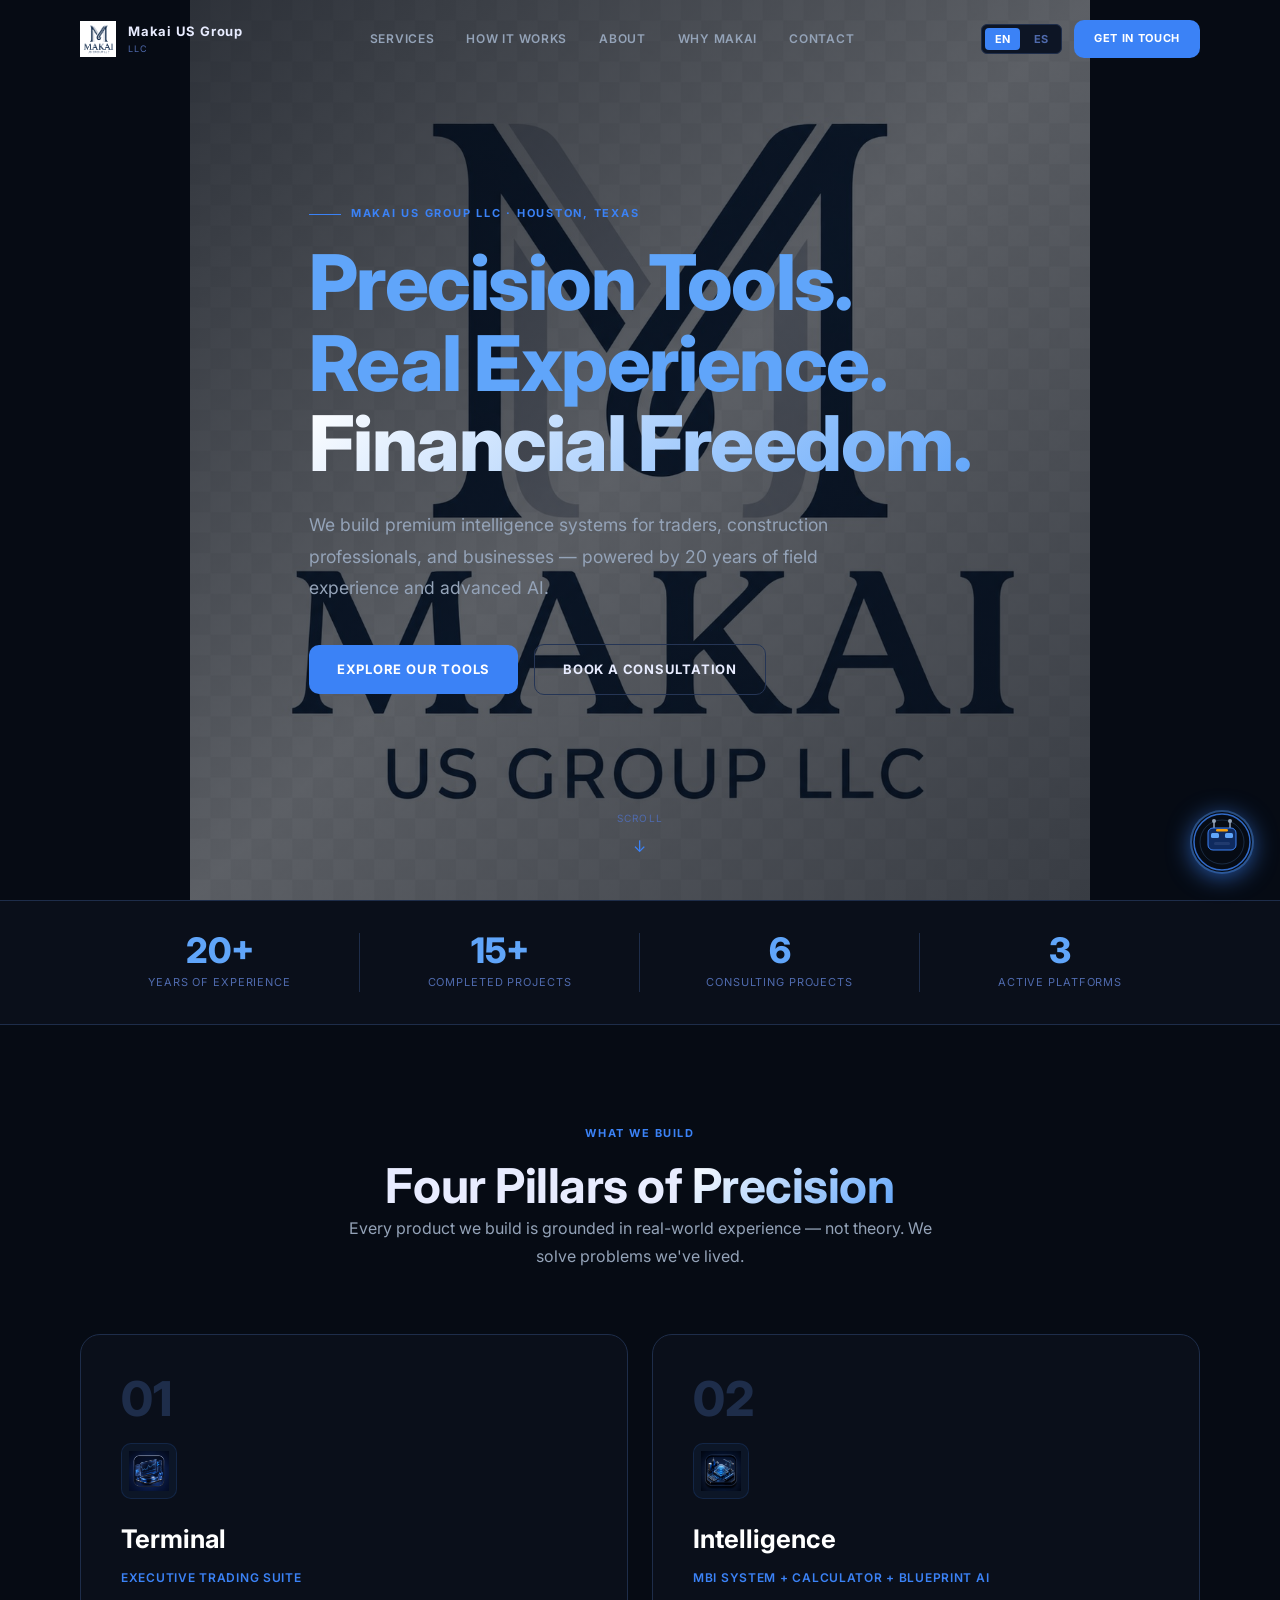
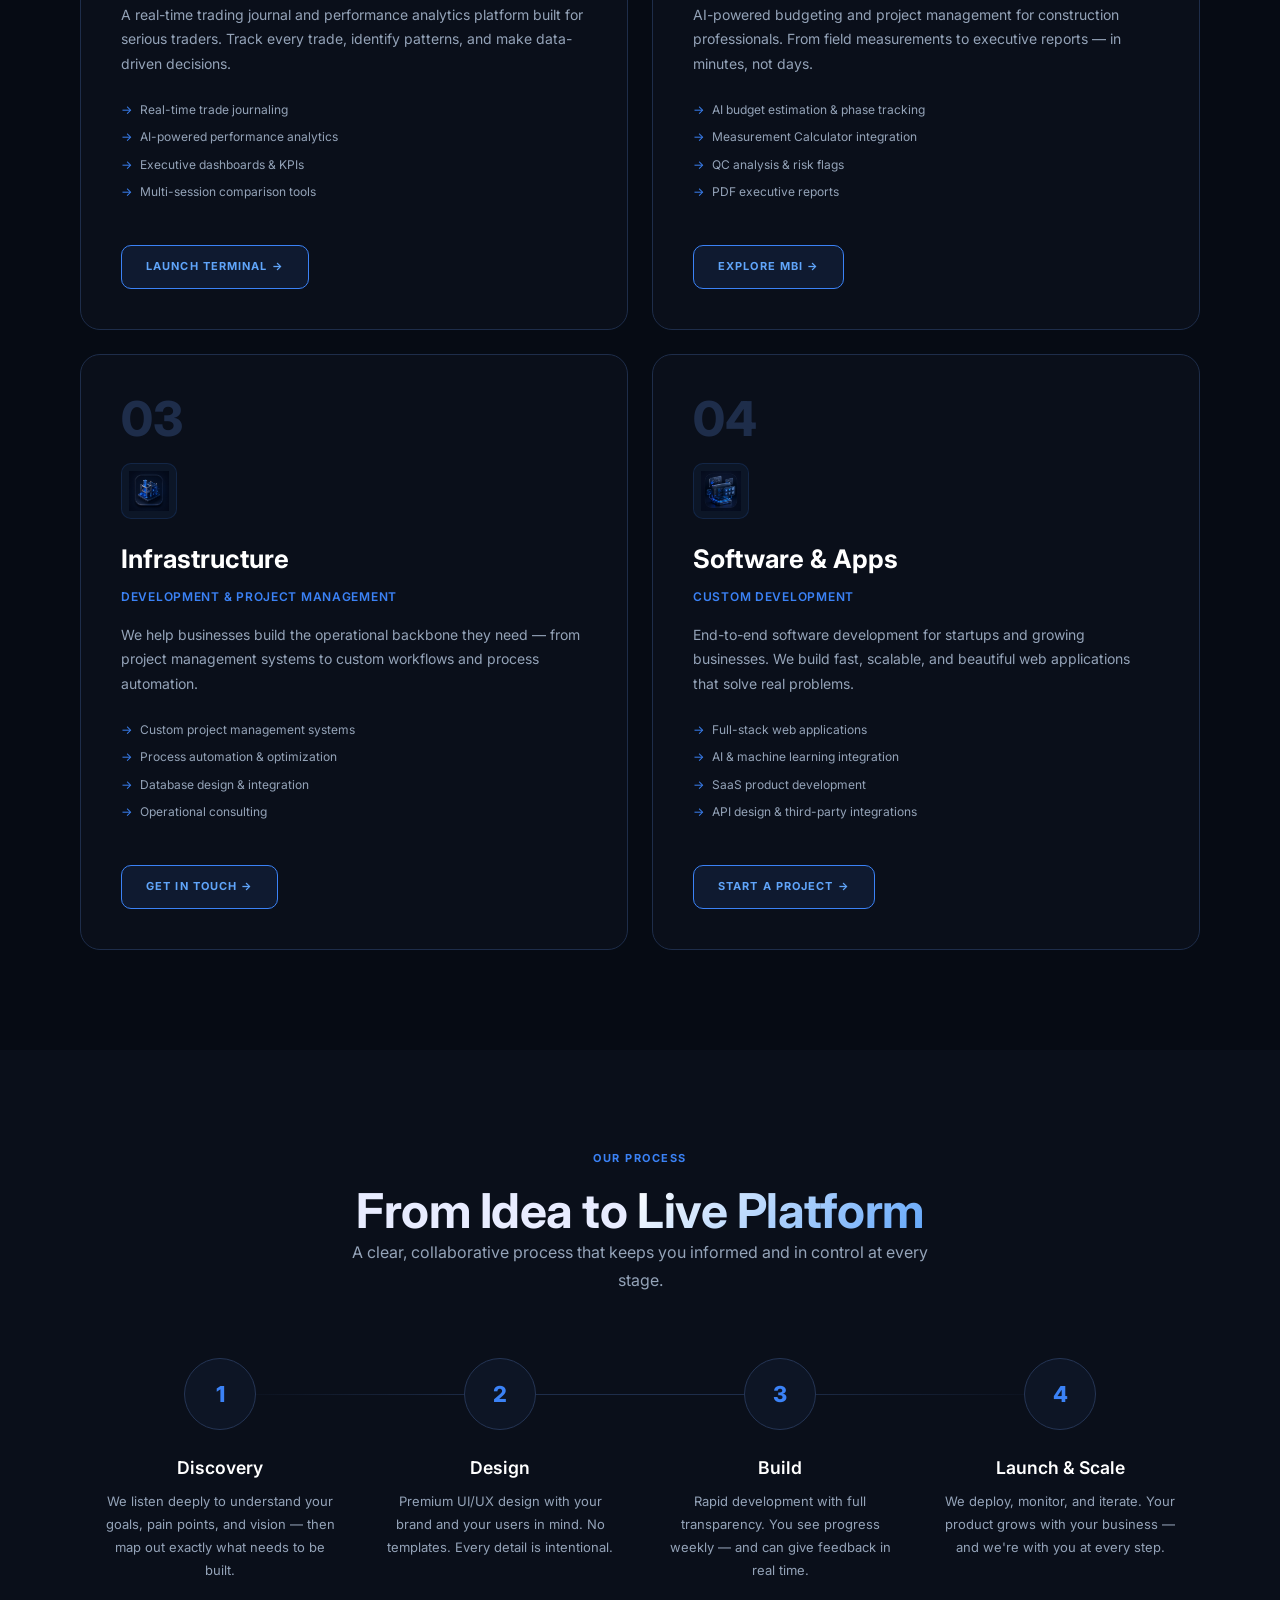
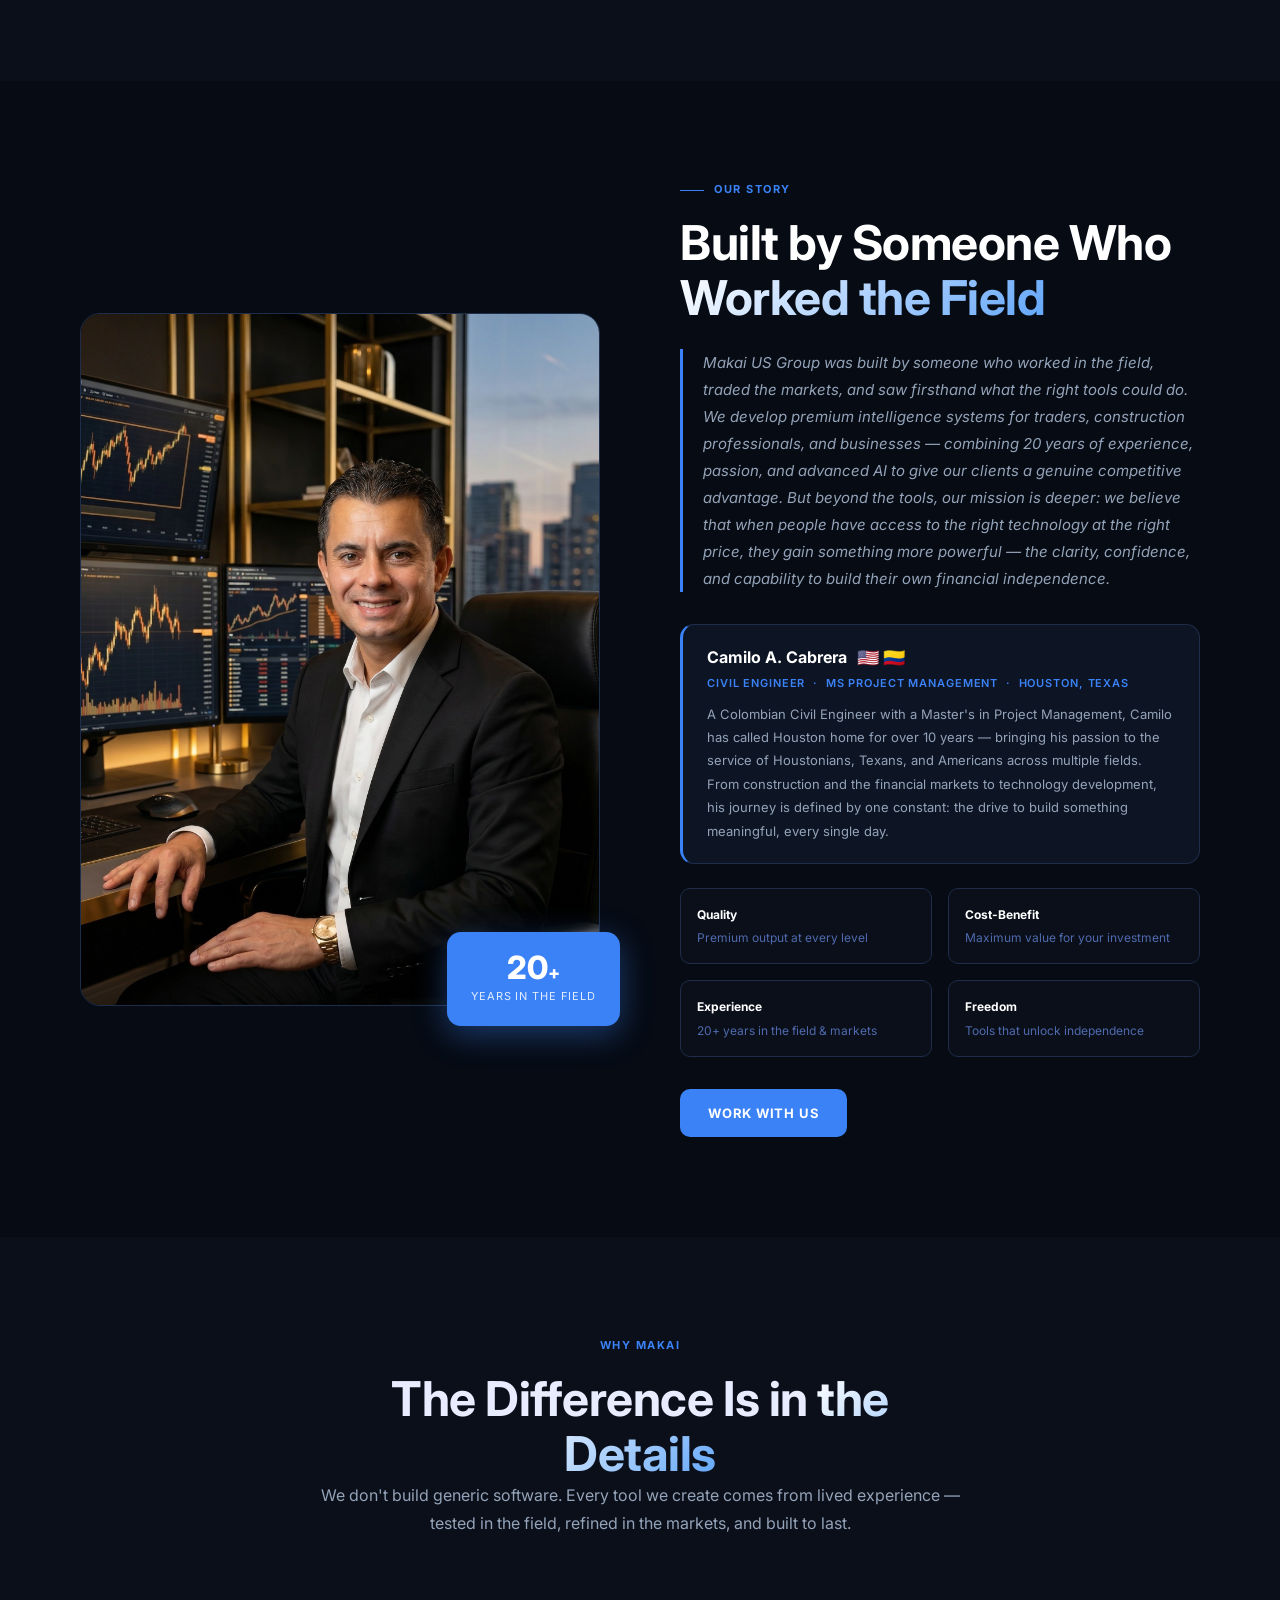
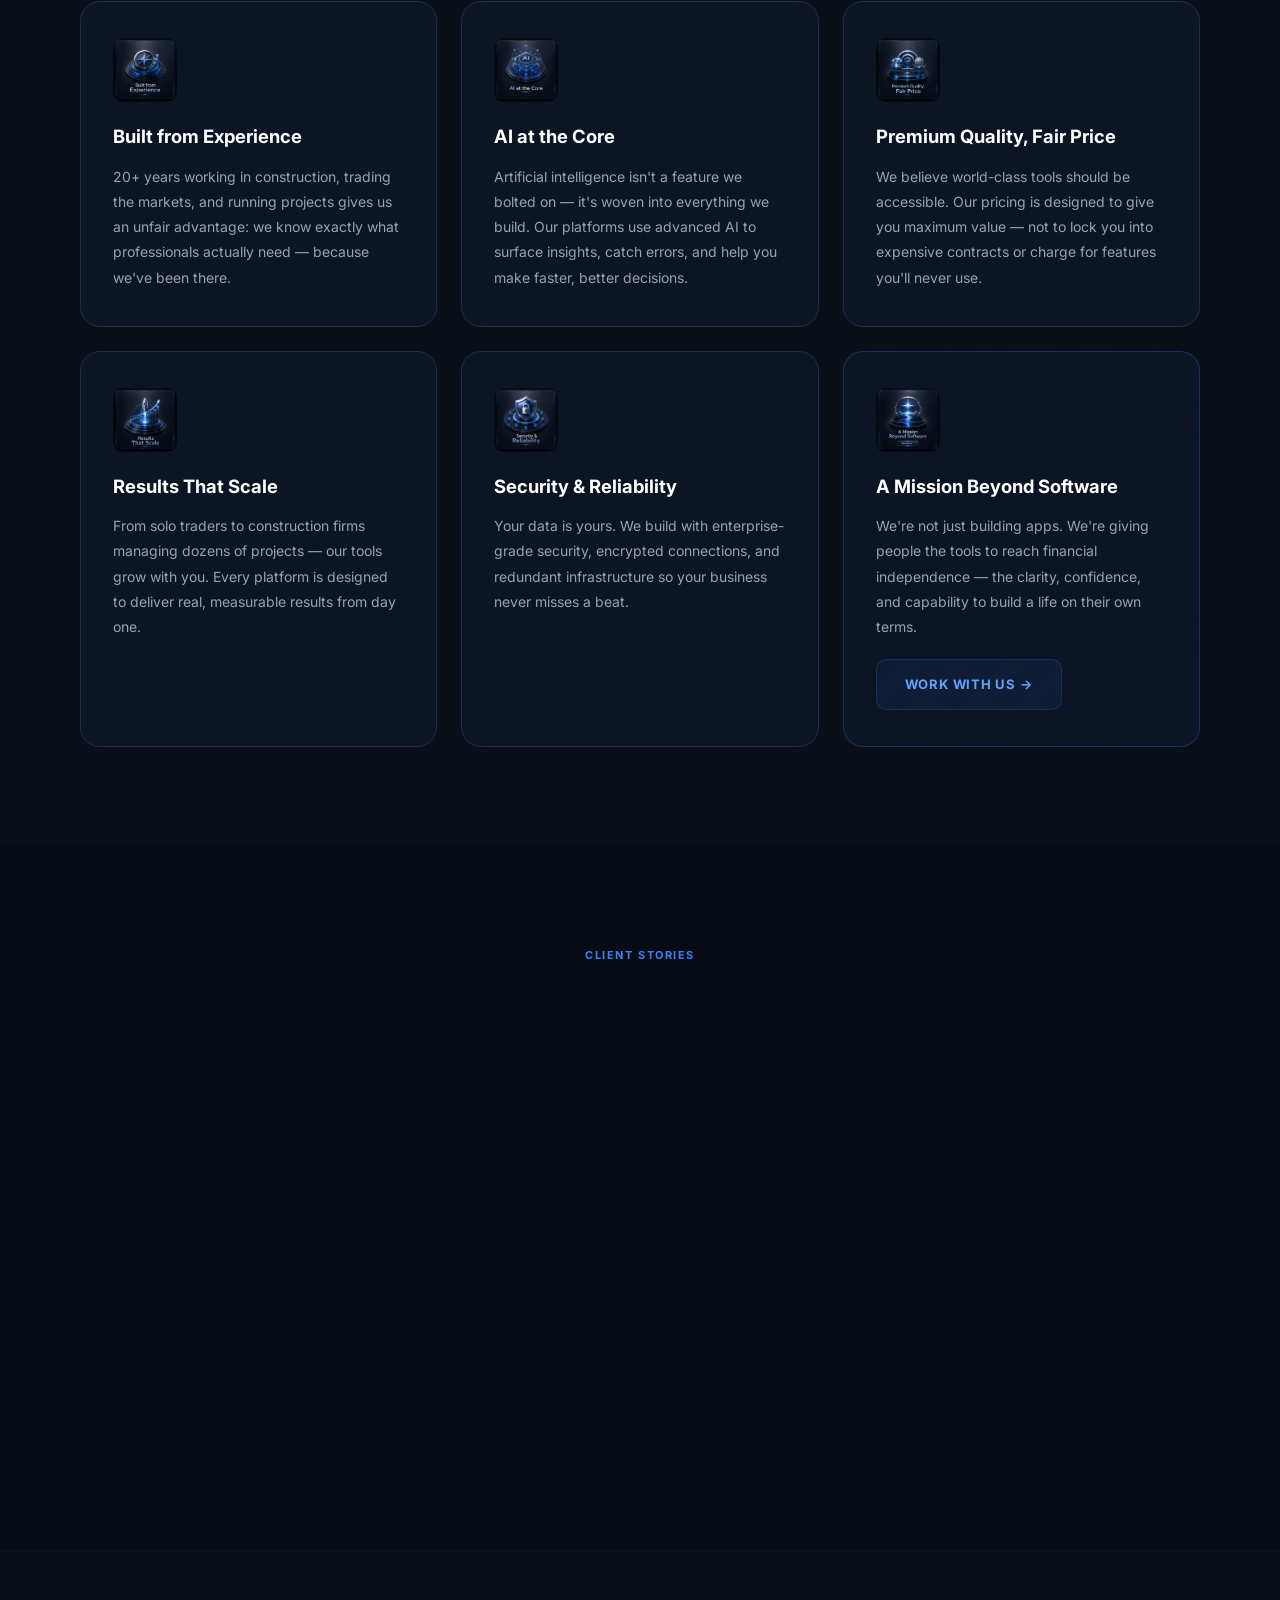
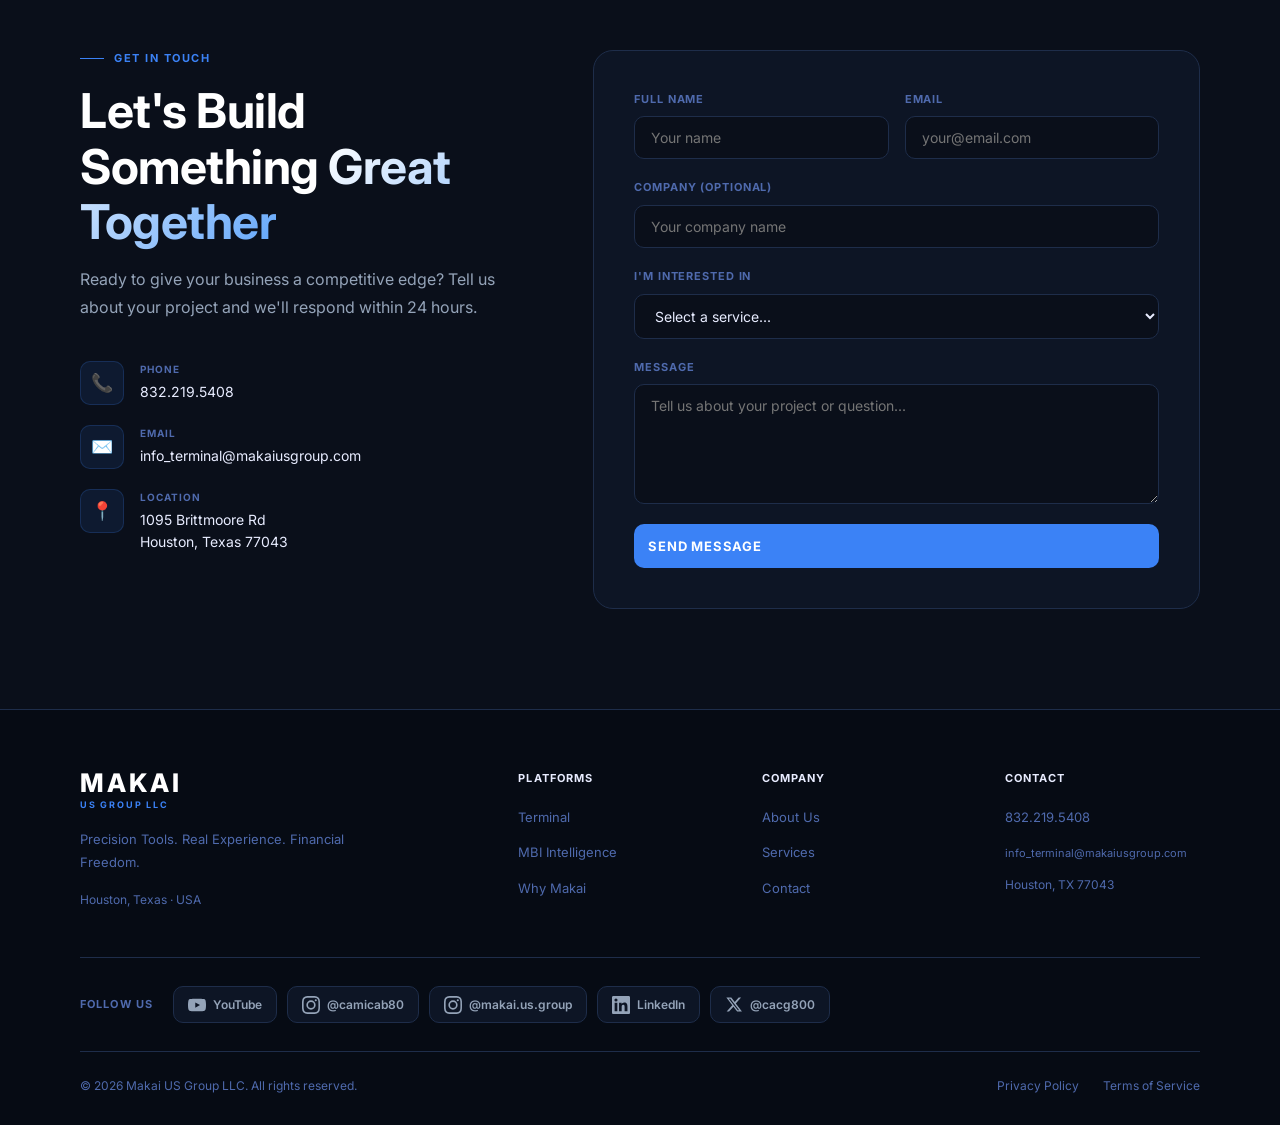
==== commit 8243a581: "Force CSS cache bust with version query string Co-Authored-By: Claude Sonnet 4.6 <noreply@anthropic." ====
--- a/index.html
+++ b/index.html
@@ -3,16 +3,91 @@
 <head>
   <meta charset="UTF-8" />
   <meta name="viewport" content="width=device-width, initial-scale=1.0" />
-  <title>Makai US Group LLC — Precision Tools. Real Experience. Financial Freedom.</title>
-  <meta name="description" content="Makai US Group develops premium intelligence systems for traders, construction professionals, and businesses. 20 years of experience, advanced AI, real results." />
-  <meta property="og:title" content="Makai US Group LLC" />
-  <meta property="og:description" content="Precision Tools. Real Experience. Financial Freedom." />
+
+  <!-- Primary SEO -->
+  <title>Makai US Group LLC | AI Tools for Construction &amp; Trading | Houston, TX</title>
+  <meta name="description" content="Makai US Group LLC builds AI-powered intelligence systems for construction professionals and NQ/MNQ futures traders. MBI budget estimating, Makai Terminal trading platform. Houston, TX." />
+  <meta name="keywords" content="construction budget estimating software, AI construction tools, NQ futures trading platform, MBI intelligence system, Houston construction technology, commercial interior estimating, trading journal software" />
+  <meta name="author" content="Makai US Group LLC" />
+  <meta name="robots" content="index, follow" />
+  <link rel="canonical" href="https://www.makaiusgroup.com" />
+  <meta name="google-site-verification" content="r17EZftgl9J46jqmyqP2jJ54W1loyS2w3DQQyqeDSKA" />
+
+  <!-- Open Graph (social sharing) -->
+  <meta property="og:type" content="website" />
+  <meta property="og:site_name" content="Makai US Group LLC" />
+  <meta property="og:title" content="Makai US Group LLC | AI Tools for Construction &amp; Trading" />
+  <meta property="og:description" content="AI-powered intelligence systems for construction professionals and futures traders. Precision Tools. Real Experience. Financial Freedom." />
   <meta property="og:url" content="https://www.makaiusgroup.com" />
+  <meta property="og:image" content="https://www.makaiusgroup.com/images/MakaiLogo PM.png" />
+  <meta property="og:locale" content="en_US" />
+
+  <!-- Twitter Card -->
+  <meta name="twitter:card" content="summary_large_image" />
+  <meta name="twitter:title" content="Makai US Group LLC | AI Tools for Construction &amp; Trading" />
+  <meta name="twitter:description" content="AI-powered intelligence systems for construction professionals and futures traders." />
+  <meta name="twitter:image" content="https://www.makaiusgroup.com/images/MakaiLogo PM.png" />
+
+  <!-- Structured Data (Google Rich Results) -->
+  <script type="application/ld+json">
+  {
+    "@context": "https://schema.org",
+    "@type": "Organization",
+    "name": "Makai US Group LLC",
+    "legalName": "Makai US Group LLC",
+    "url": "https://www.makaiusgroup.com",
+    "logo": "https://www.makaiusgroup.com/images/MakaiLogo PM.png",
+    "foundingDate": "2024",
+    "description": "Makai US Group LLC is a Houston, Texas-based technology company that develops AI-powered software systems for two industries: commercial interior construction estimating and professional futures trading. Our products include the MBI Intelligence System — a six-phase AI budget analysis tool for construction professionals — and Makai Terminal — a professional NQ/MNQ futures trading journal and analytics platform. Makai US Group LLC does not operate as Makai Trading Group and does not provide financial education or trading courses.",
+    "address": {
+      "@type": "PostalAddress",
+      "addressLocality": "Houston",
+      "addressRegion": "TX",
+      "addressCountry": "US"
+    },
+    "contactPoint": {
+      "@type": "ContactPoint",
+      "telephone": "+1-832-219-5408",
+      "contactType": "customer service",
+      "email": "info@makaiusgroup.com"
+    },
+    "sameAs": [
+      "https://www.youtube.com/@CamiloA.MakaiUSGroup"
+    ],
+    "hasOfferCatalog": {
+      "@type": "OfferCatalog",
+      "name": "Makai Intelligence Systems",
+      "itemListElement": [
+        {
+          "@type": "Offer",
+          "itemOffered": {
+            "@type": "SoftwareApplication",
+            "name": "MBI Intelligence System",
+            "description": "AI-powered commercial interior construction budget estimating system with six-phase analysis.",
+            "applicationCategory": "BusinessApplication",
+            "url": "https://mbi.makaiusgroup.com"
+          }
+        },
+        {
+          "@type": "Offer",
+          "itemOffered": {
+            "@type": "SoftwareApplication",
+            "name": "Makai Terminal",
+            "description": "Professional NQ/MNQ futures trading journal and analytics platform.",
+            "applicationCategory": "FinanceApplication",
+            "url": "https://terminal.makaiusgroup.com"
+          }
+        }
+      ]
+    }
+  }
+  </script>
+
   <link rel="icon" href="images/favicon.ico" type="image/x-icon" />
   <link rel="preconnect" href="https://fonts.googleapis.com" />
   <link rel="preconnect" href="https://fonts.gstatic.com" crossorigin />
   <link href="https://fonts.googleapis.com/css2?family=Inter:wght@400;500;600;700;800&display=swap" rel="stylesheet" />
-  <link rel="stylesheet" href="css/style.css" />
+  <link rel="stylesheet" href="css/style.css?v=2" />
 
   <!-- Netlify form detection -->
   <form name="contact" netlify netlify-honeypot="bot-field" hidden>
--- a/css/style.css
+++ b/css/style.css
@@ -220,8 +220,26 @@
 .service-card-features { display: flex; flex-direction: column; gap: 8px; margin-bottom: 28px; }
 .service-card-features li { font-size: 12px; color: var(--white-3); display: flex; align-items: center; gap: 8px; }
 .service-card-features li::before { content: '→'; color: var(--blue); font-size: 12px; }
-.service-card-link { font-size: 12px; font-weight: 700; letter-spacing: 0.06em; text-transform: uppercase; color: var(--blue); display: flex; align-items: center; gap: 6px; transition: gap var(--t); }
-.service-card:hover .service-card-link { gap: 10px; }
+.service-card-link {
+  display: inline-block !important;
+  margin-top: 16px;
+  padding: 12px 24px !important;
+  background: rgba(59,130,246,0.1) !important;
+  border: 1px solid var(--blue) !important;
+  color: var(--blue-2) !important;
+  border-radius: var(--r-md) !important;
+  font-size: 11px !important;
+  font-weight: 700 !important;
+  letter-spacing: 0.1em !important;
+  text-transform: uppercase !important;
+  transition: all var(--t);
+}
+.service-card-link:hover {
+  background: var(--blue) !important;
+  color: var(--white) !important;
+  box-shadow: 0 6px 24px rgba(59,130,246,0.45);
+  transform: translateY(-2px);
+}
 
 /* ══════════════════════════════════════════
    HOW IT WORKS
@@ -507,9 +525,10 @@
   display: flex; align-items: center; gap: 12px;
 }
 .kai-avatar {
-  width: 36px; height: 36px; border-radius: 50%;
-  background: linear-gradient(135deg, var(--blue), var(--blue-3));
-  display: flex; align-items: center; justify-content: center; font-size: 16px; flex-shrink: 0;
+  width: 36px; height: 36px; border-radius: 50%; flex-shrink: 0;
+  background-image: url("data:image/svg+xml,%3Csvg xmlns='http://www.w3.org/2000/svg' viewBox='0 0 60 60'%3E%3Ccircle cx='30' cy='30' r='28' fill='none' stroke='%233b82f6' stroke-width='1.5' opacity='0.8'/%3E%3Ccircle cx='30' cy='30' r='22' fill='none' stroke='%2360a5fa' stroke-width='0.5' opacity='0.4'/%3E%3Cline x1='22' y1='10' x2='22' y2='16' stroke='%2394a3b8' stroke-width='1.5' stroke-linecap='round'/%3E%3Ccircle cx='22' cy='9' r='2' fill='%2394a3b8'/%3E%3Cline x1='38' y1='10' x2='38' y2='16' stroke='%2394a3b8' stroke-width='1.5' stroke-linecap='round'/%3E%3Ccircle cx='38' cy='9' r='2' fill='%2394a3b8'/%3E%3Crect x='16' y='16' width='28' height='22' rx='5' fill='%230f2a5e' stroke='%233b82f6' stroke-width='1'/%3E%3Crect x='19' y='21' width='8' height='5' rx='1.5' fill='%2360a5fa'/%3E%3Crect x='33' y='21' width='8' height='5' rx='1.5' fill='%2360a5fa'/%3E%3Crect x='22' y='30' width='16' height='3' rx='1.5' fill='%23203a6e'/%3E%3Crect x='24' y='17' width='12' height='2.5' rx='1.25' fill='%23f59e0b'/%3E%3C/svg%3E");
+  background-size: cover;
+  background-color: #030e1f;
 }
 .kai-name { font-size: 14px; font-weight: 700; color: var(--white); }
 .kai-status { font-size: 11px; color: #4ade80; display: flex; align-items: center; gap: 4px; }
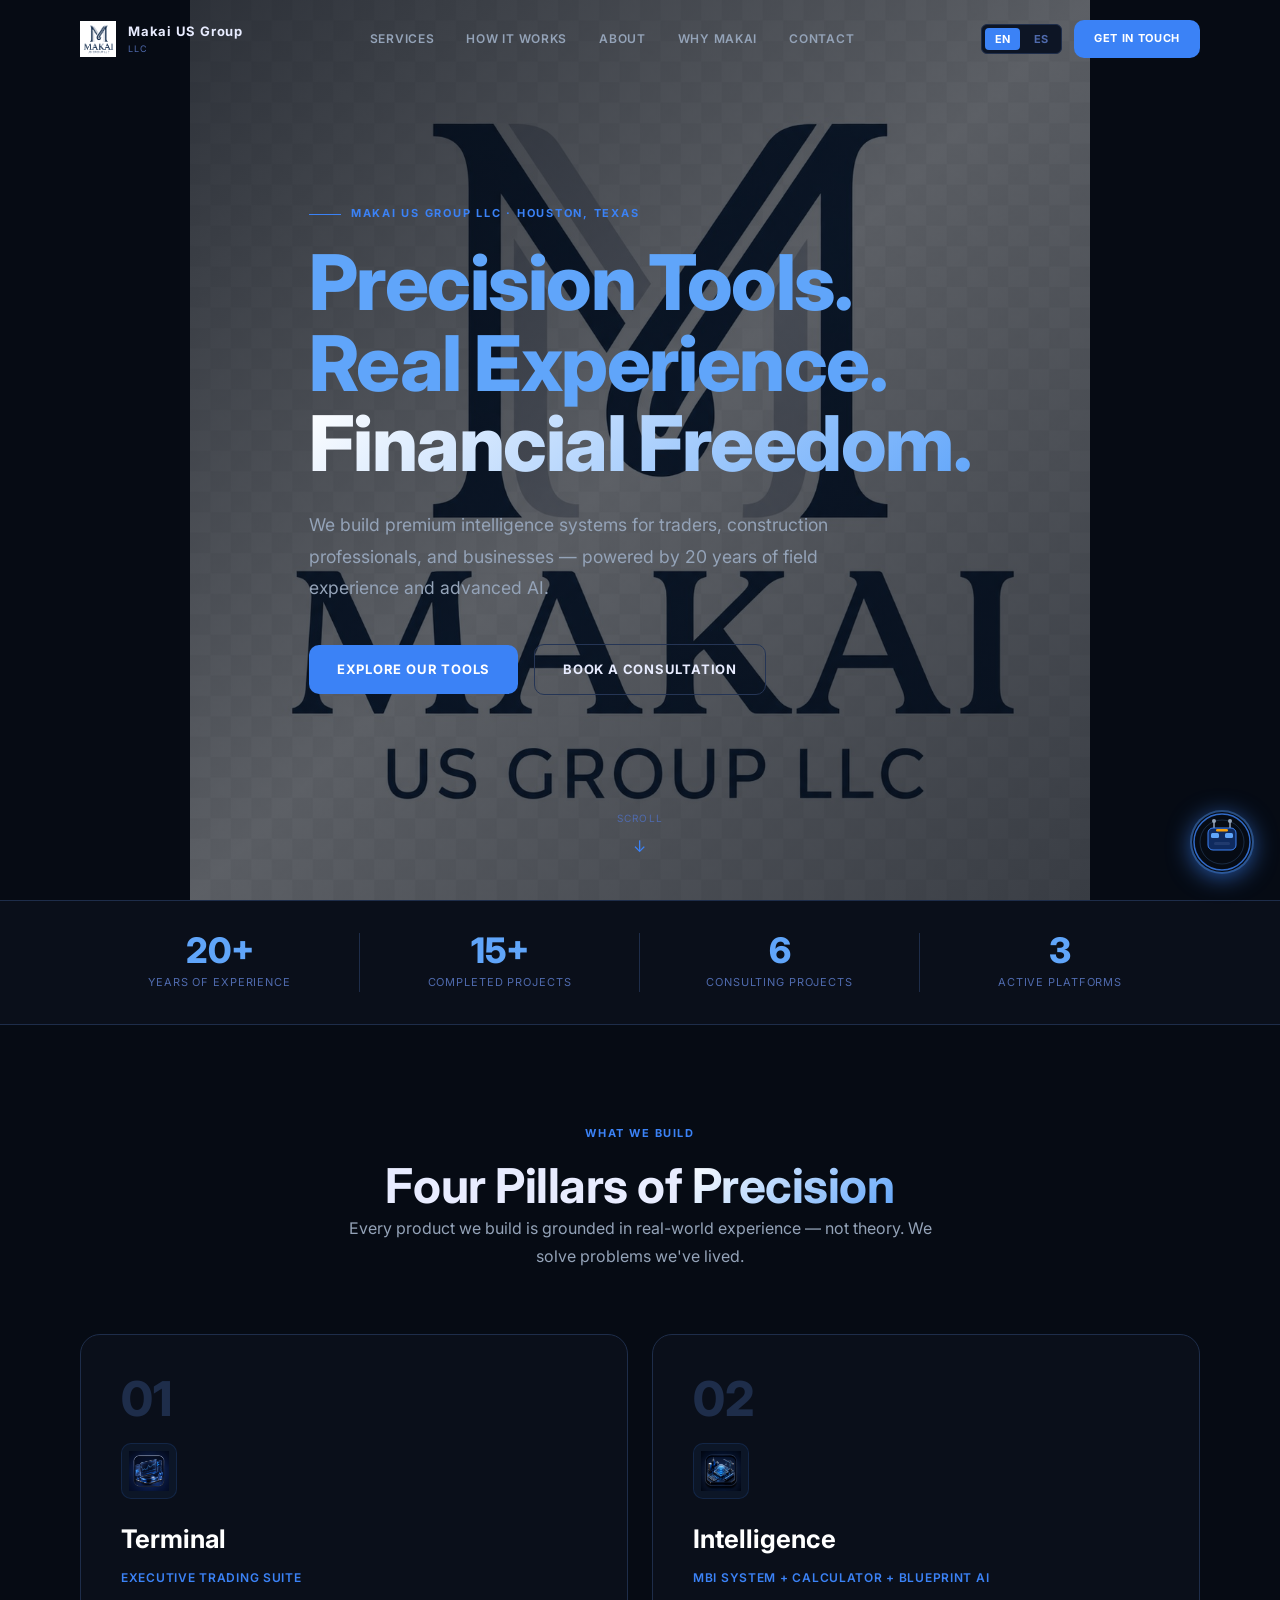
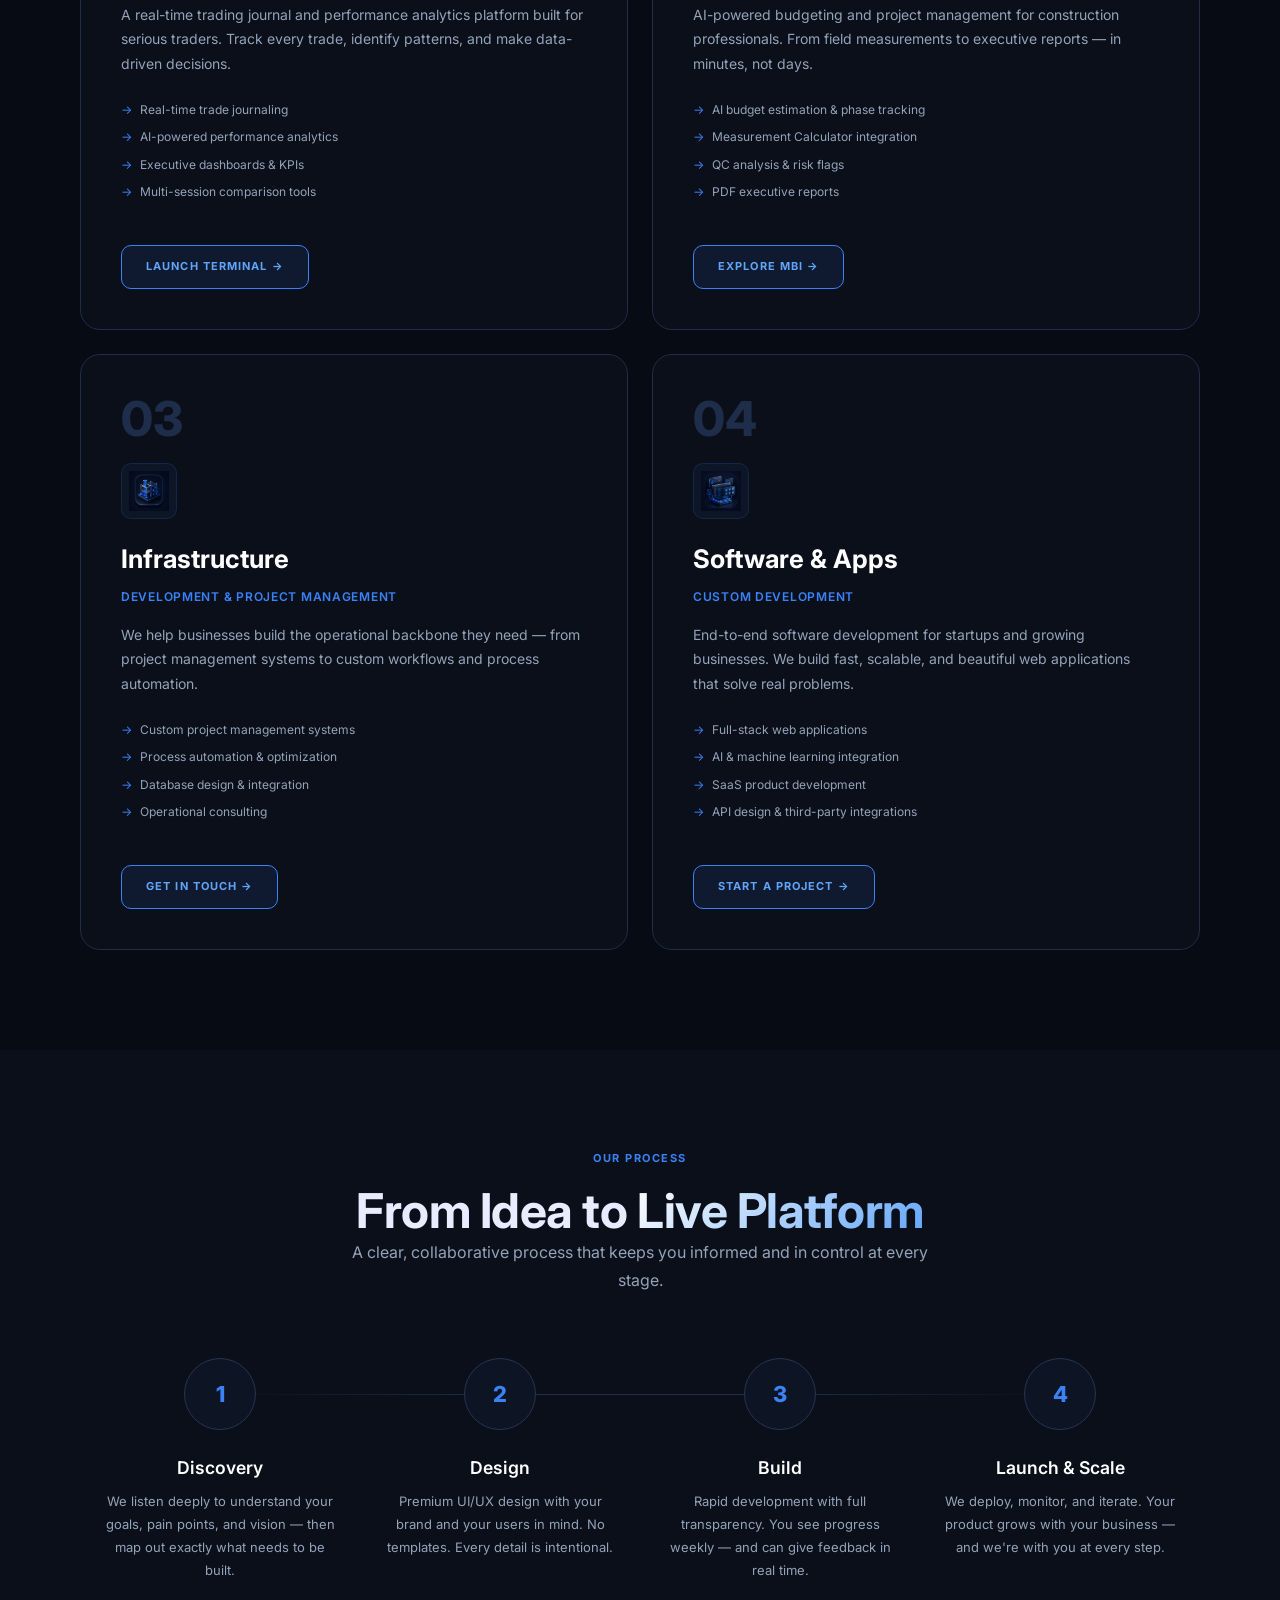
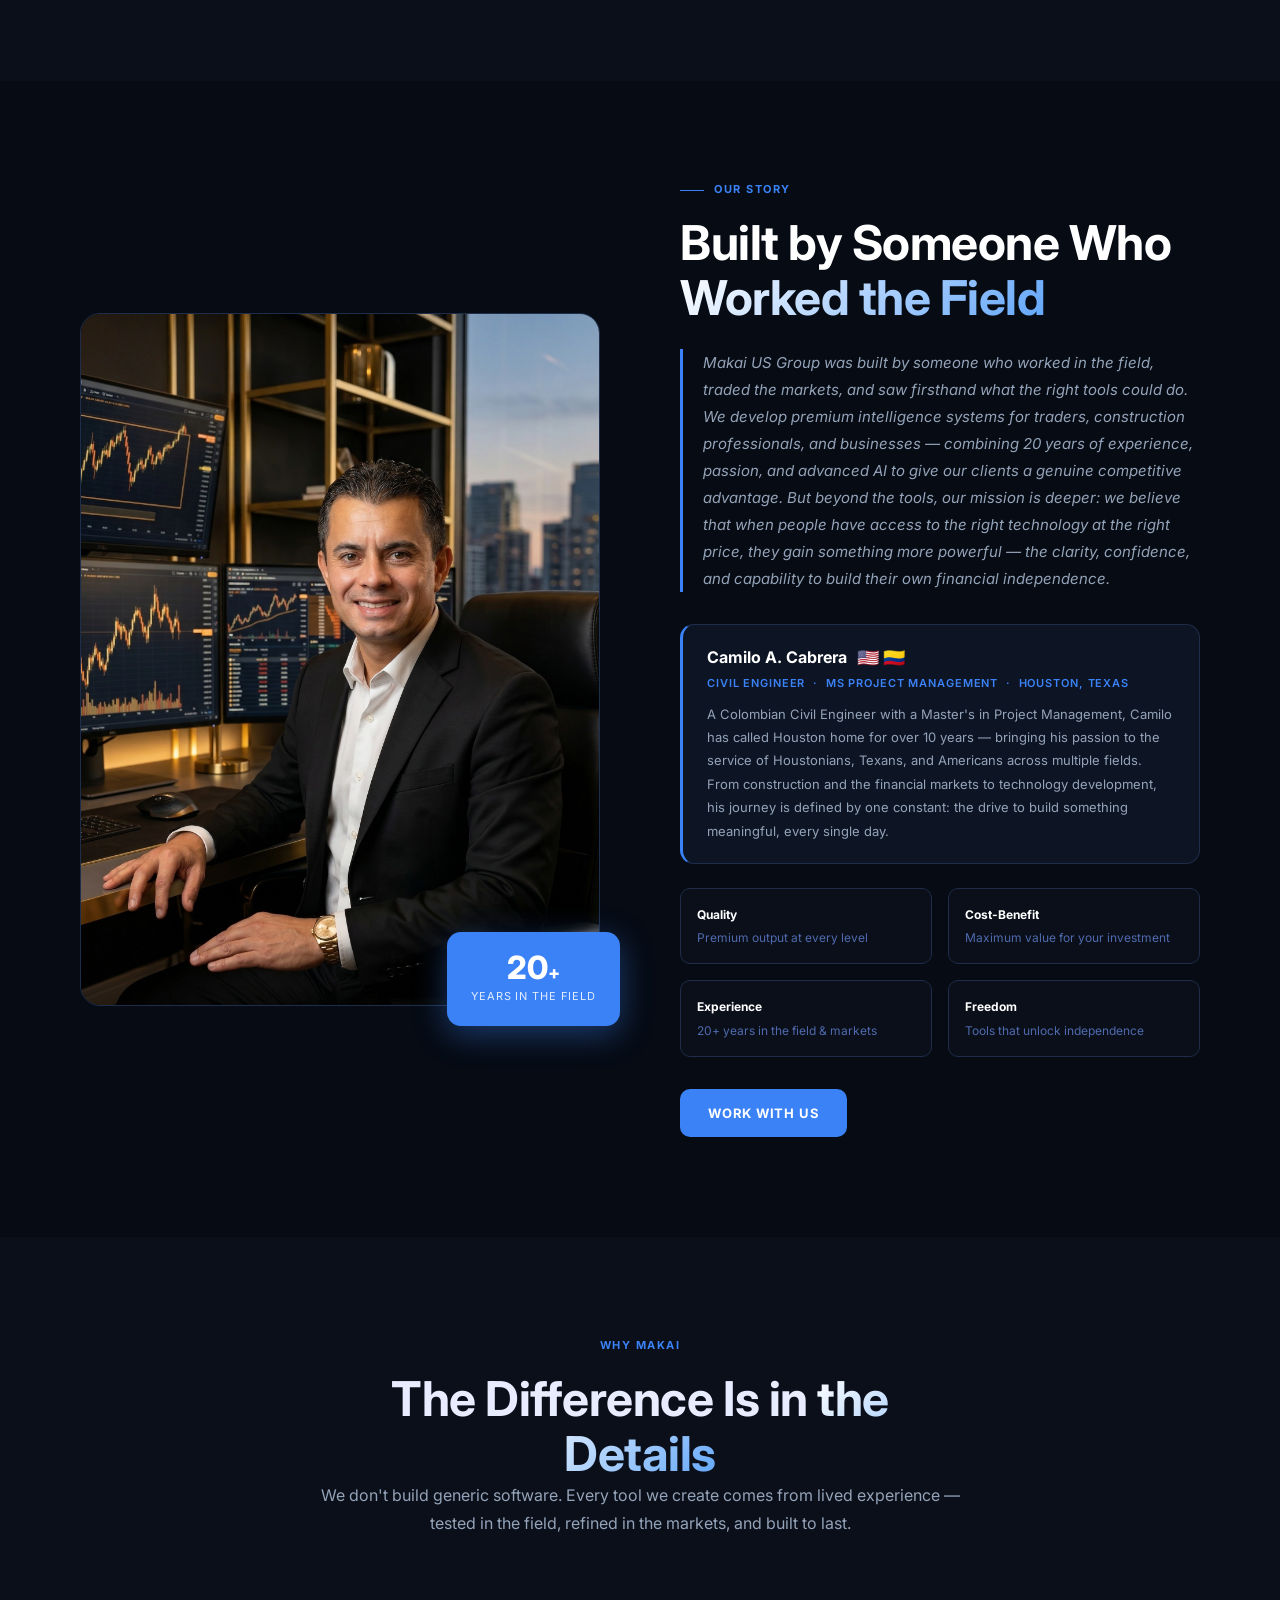
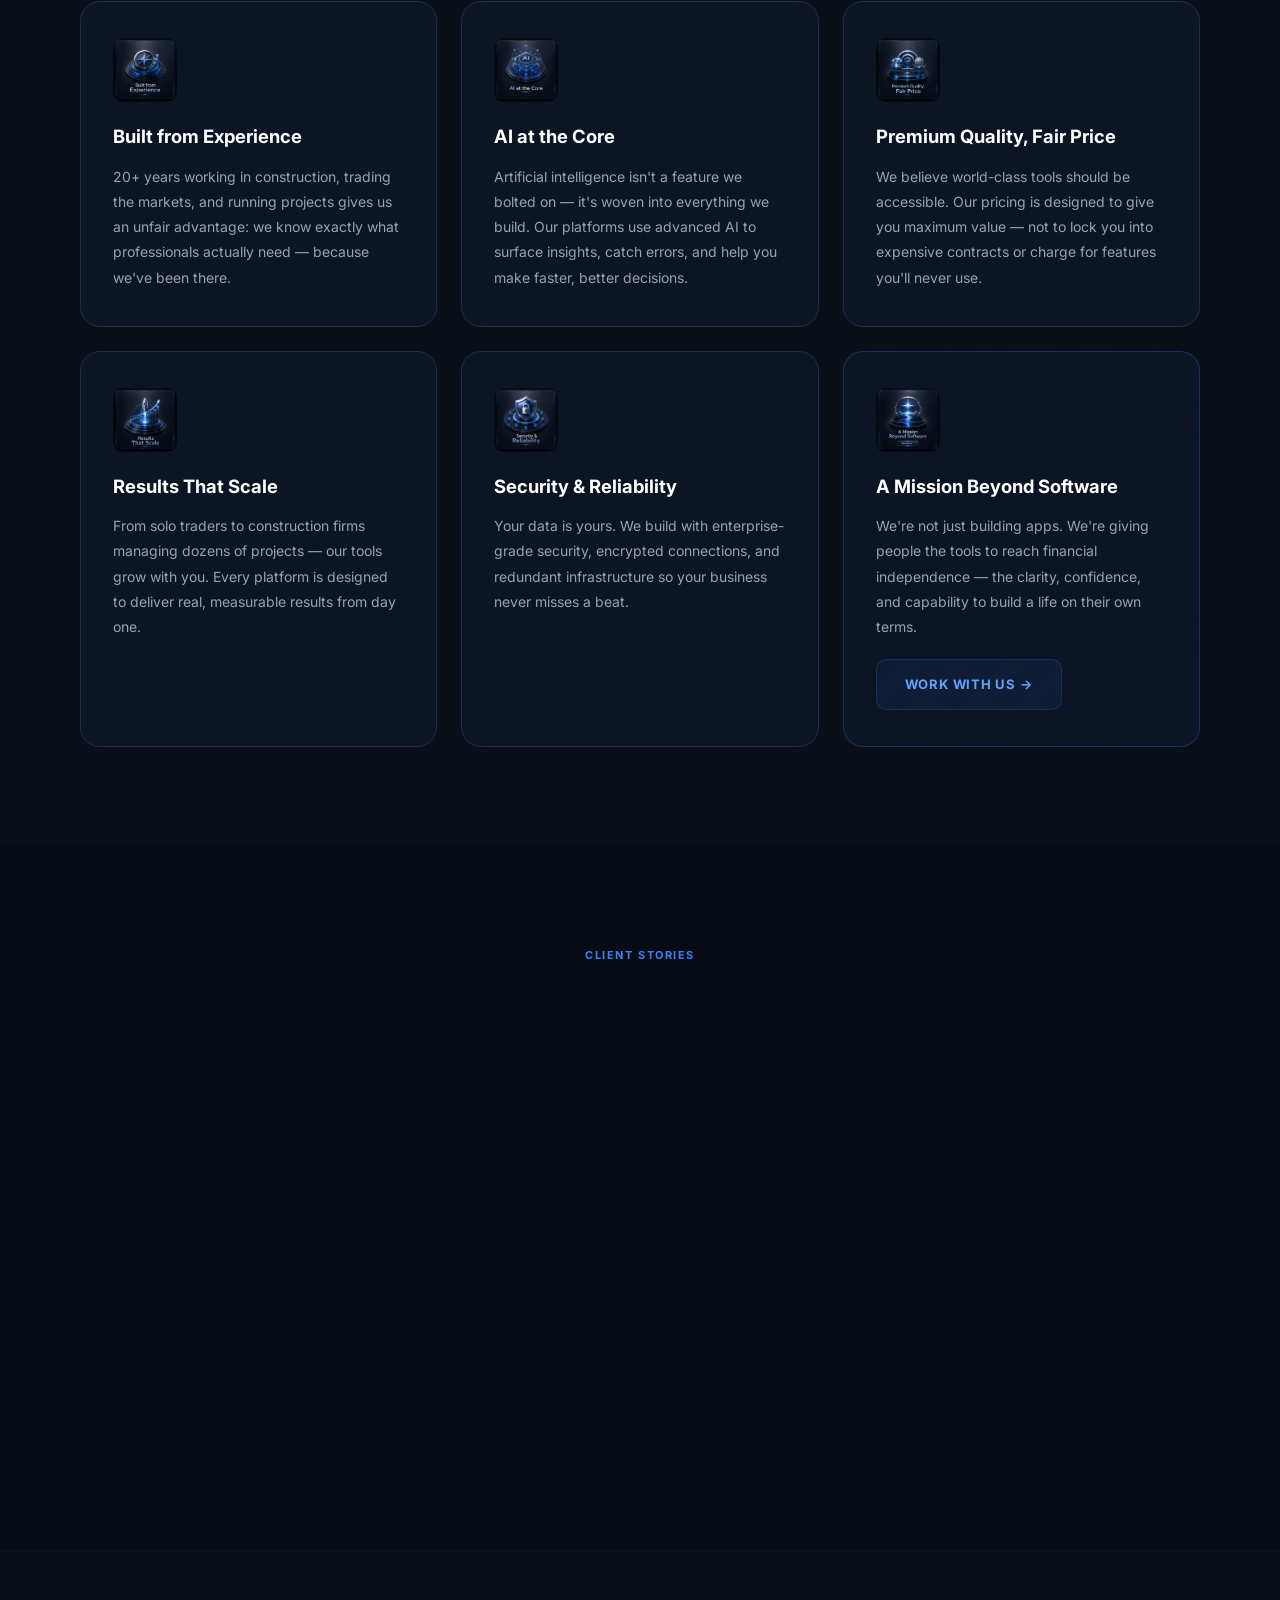
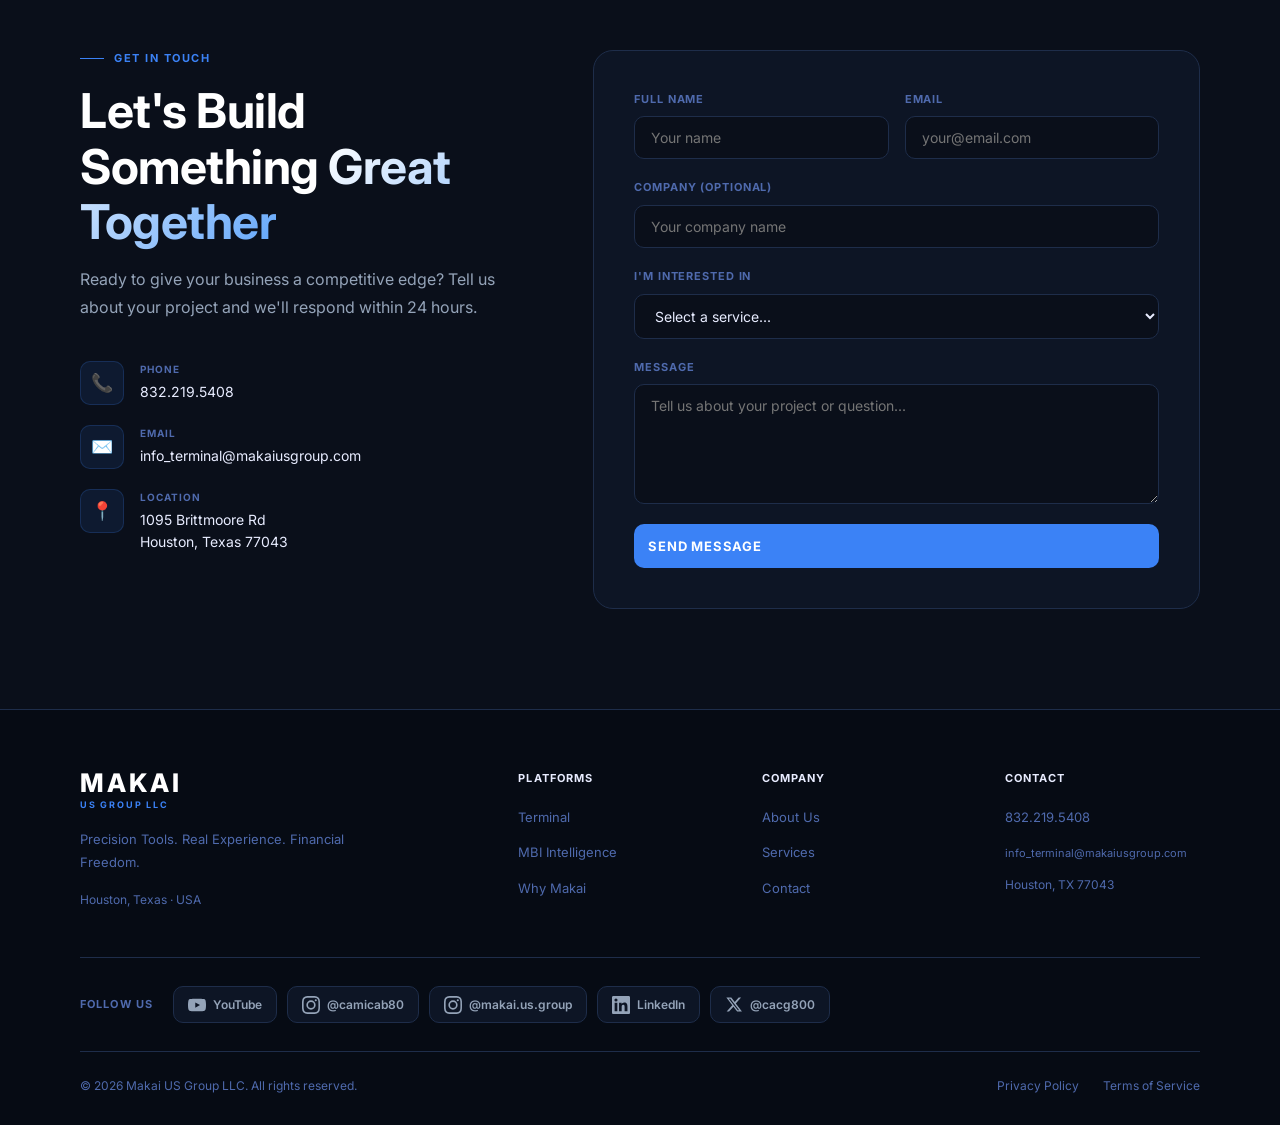
==== commit 7be41756: "Cache bust v3 + fix service-card overflow Co-Authored-By: Claude Sonnet 4.6 <noreply@anthropic.com>" ====
--- a/index.html
+++ b/index.html
@@ -87,7 +87,7 @@
   <link rel="preconnect" href="https://fonts.googleapis.com" />
   <link rel="preconnect" href="https://fonts.gstatic.com" crossorigin />
   <link href="https://fonts.googleapis.com/css2?family=Inter:wght@400;500;600;700;800&display=swap" rel="stylesheet" />
-  <link rel="stylesheet" href="css/style.css?v=2" />
+  <link rel="stylesheet" href="css/style.css?v=3" />
 
   <!-- Netlify form detection -->
   <form name="contact" netlify netlify-honeypot="bot-field" hidden>
--- a/css/style.css
+++ b/css/style.css
@@ -191,7 +191,7 @@
 .service-card {
   background: var(--navy-2); border: 1px solid var(--border);
   border-radius: var(--r-xl); padding: 40px; position: relative;
-  overflow: hidden; transition: all var(--t); cursor: default;
+  overflow: visible; transition: all var(--t); cursor: default;
 }
 .service-card::before {
   content: ''; position: absolute; inset: 0;
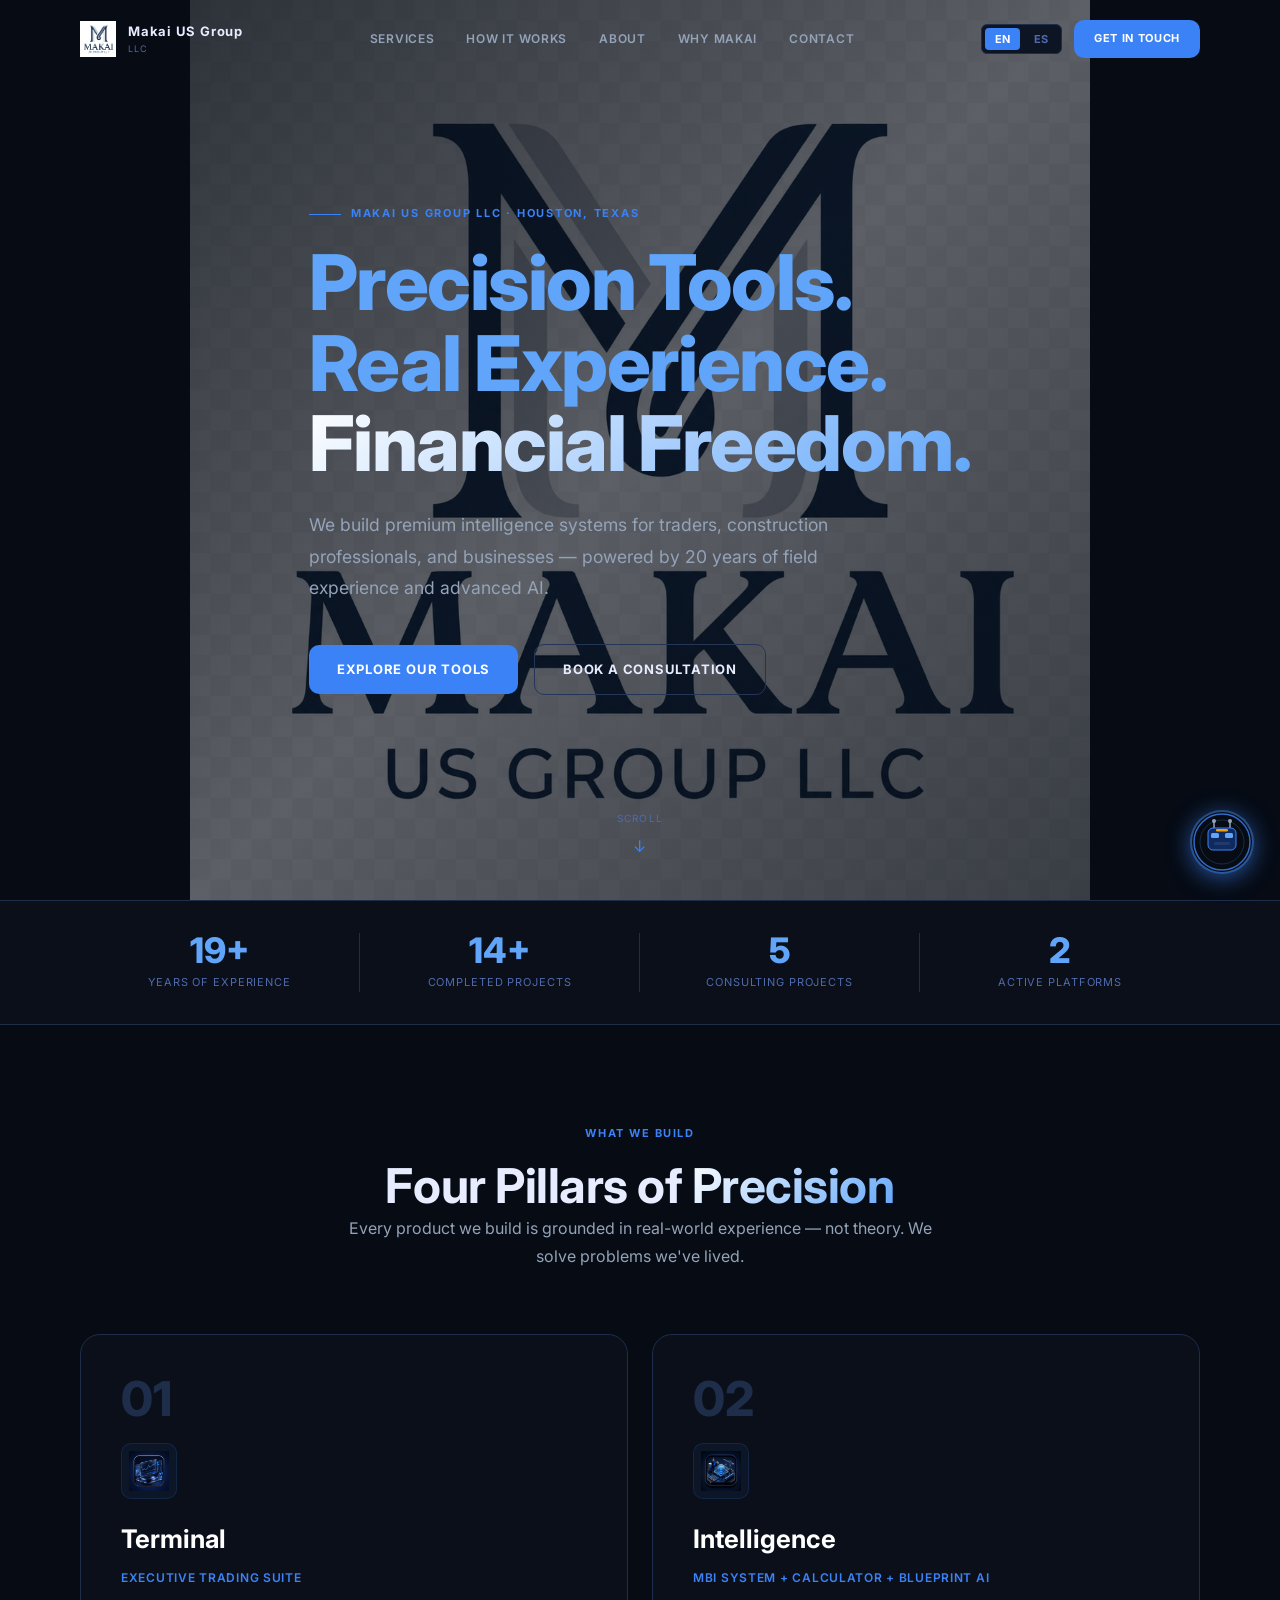
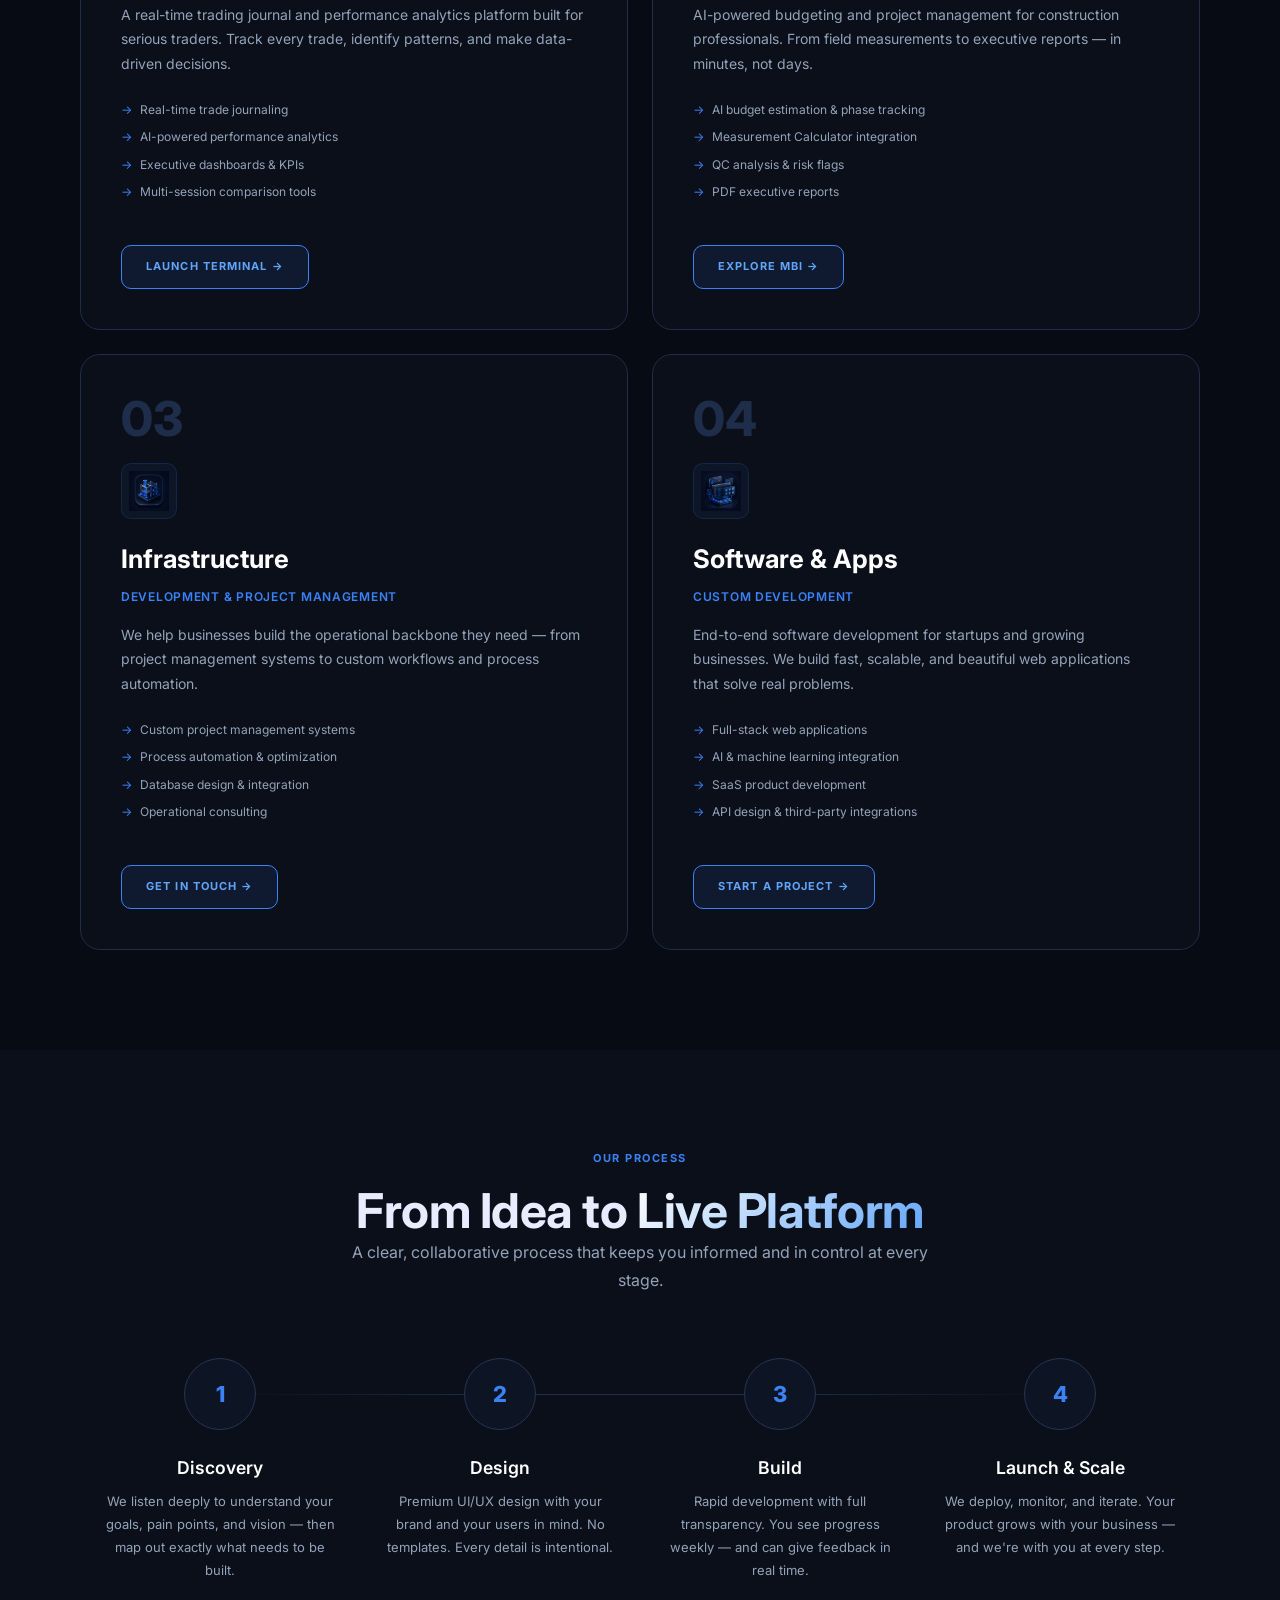
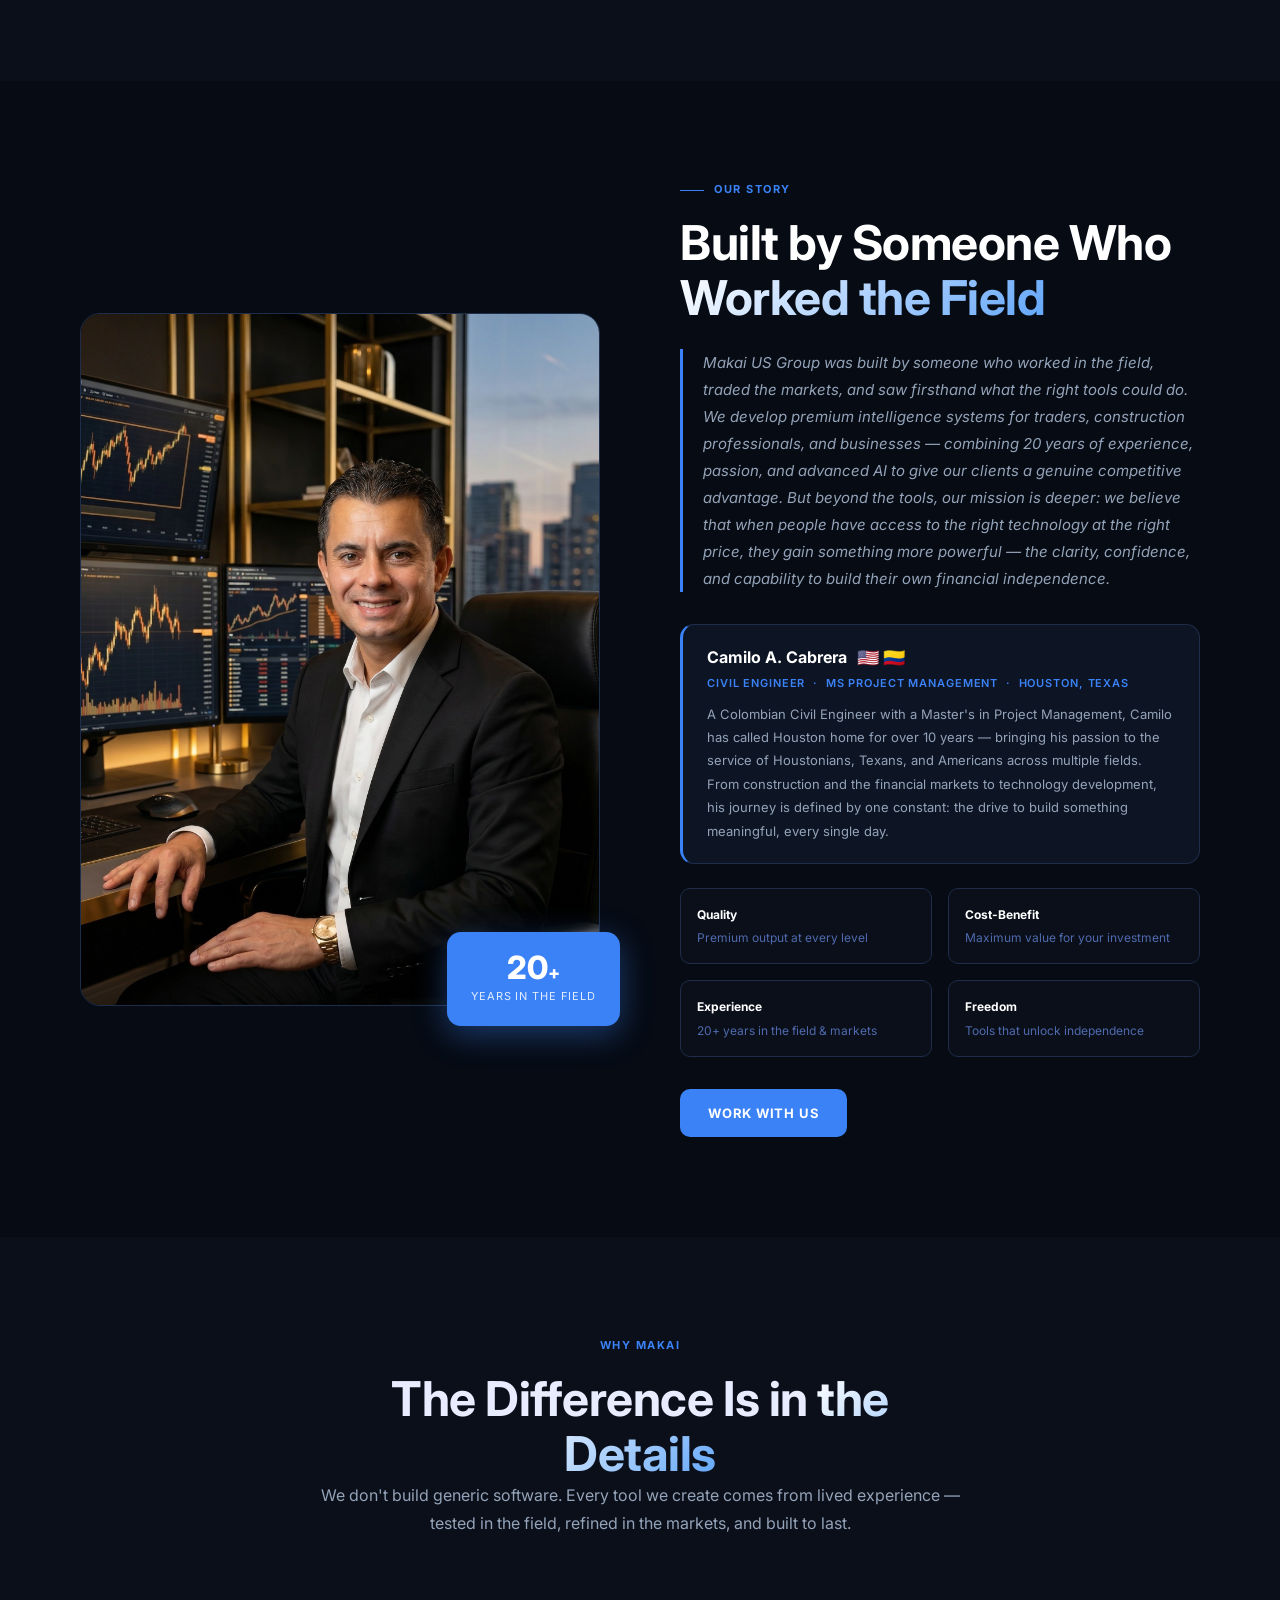
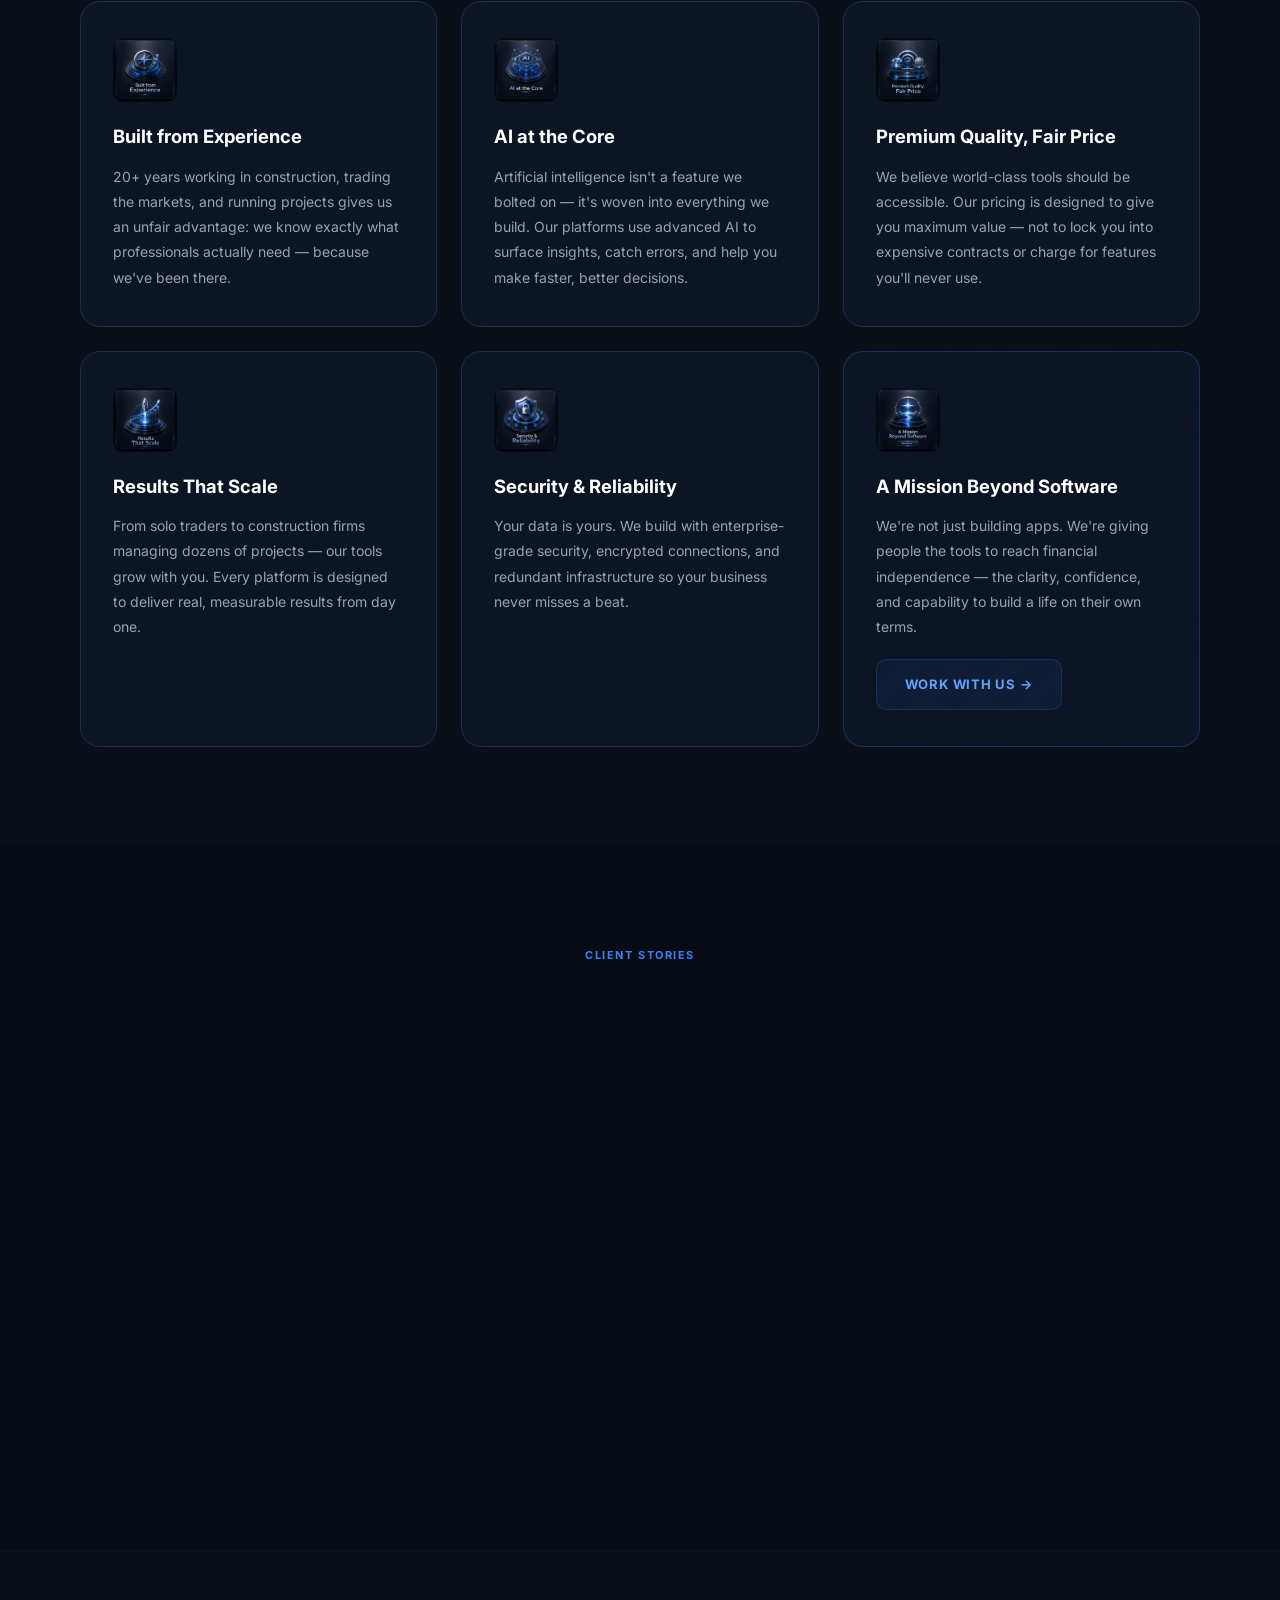
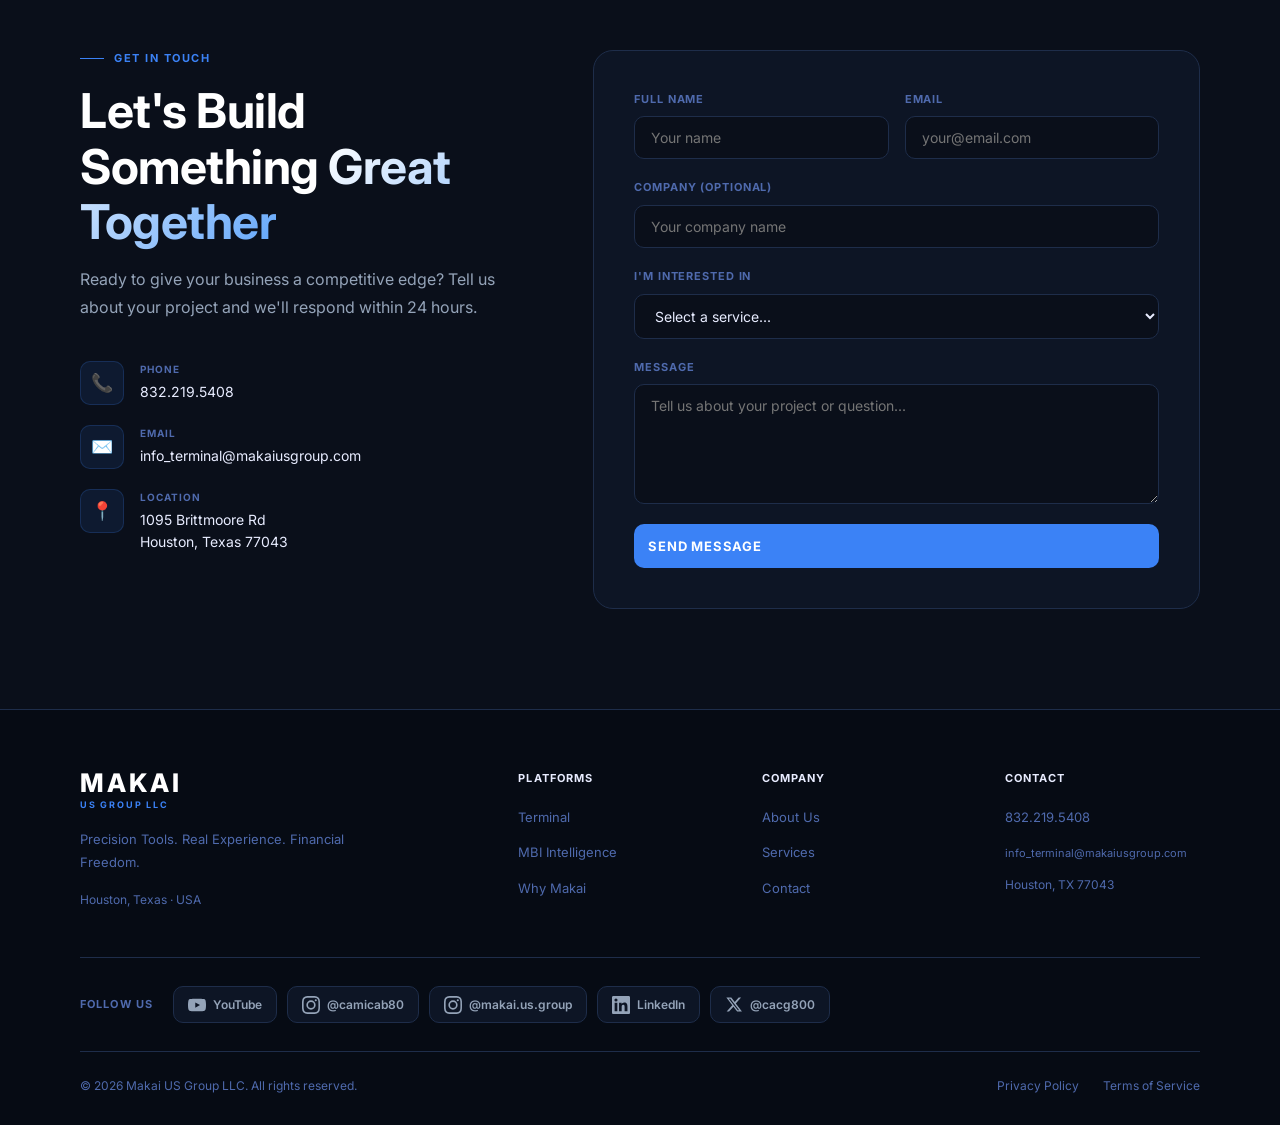
==== commit 8bd3a833: "Add Terms of Service and Privacy Policy pages + fix footer links - terms.html: company-wide ToS cove" ====
--- a/index.html
+++ b/index.html
@@ -801,8 +801,8 @@
         © <span id="footer-year">2026</span> Makai US Group LLC. All rights reserved.
       </div>
       <div class="footer-links">
-        <a href="#" data-en="Privacy Policy" data-es="Política de Privacidad">Privacy Policy</a>
-        <a href="#" data-en="Terms of Service" data-es="Términos de Servicio">Terms of Service</a>
+        <a href="privacy.html" data-en="Privacy Policy" data-es="Política de Privacidad">Privacy Policy</a>
+        <a href="terms.html" data-en="Terms of Service" data-es="Términos de Servicio">Terms of Service</a>
       </div>
     </div>
   </div>
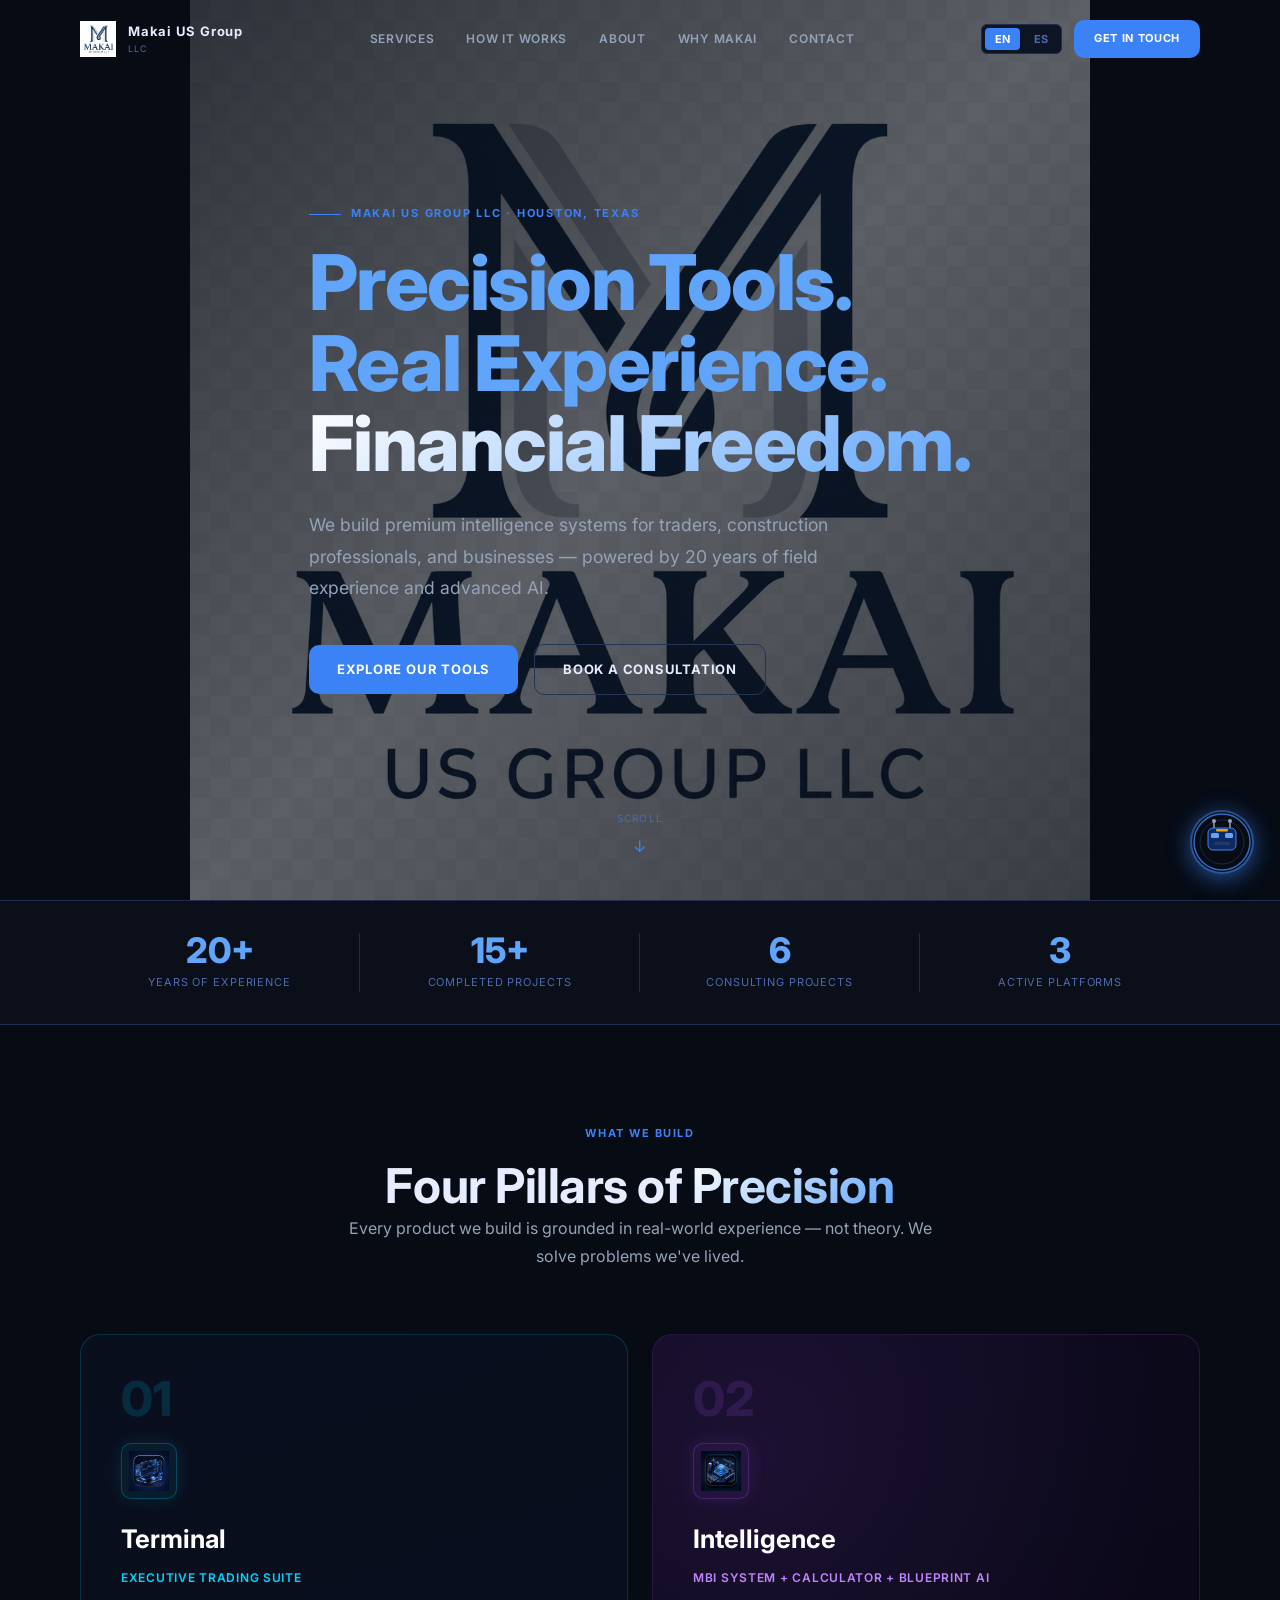
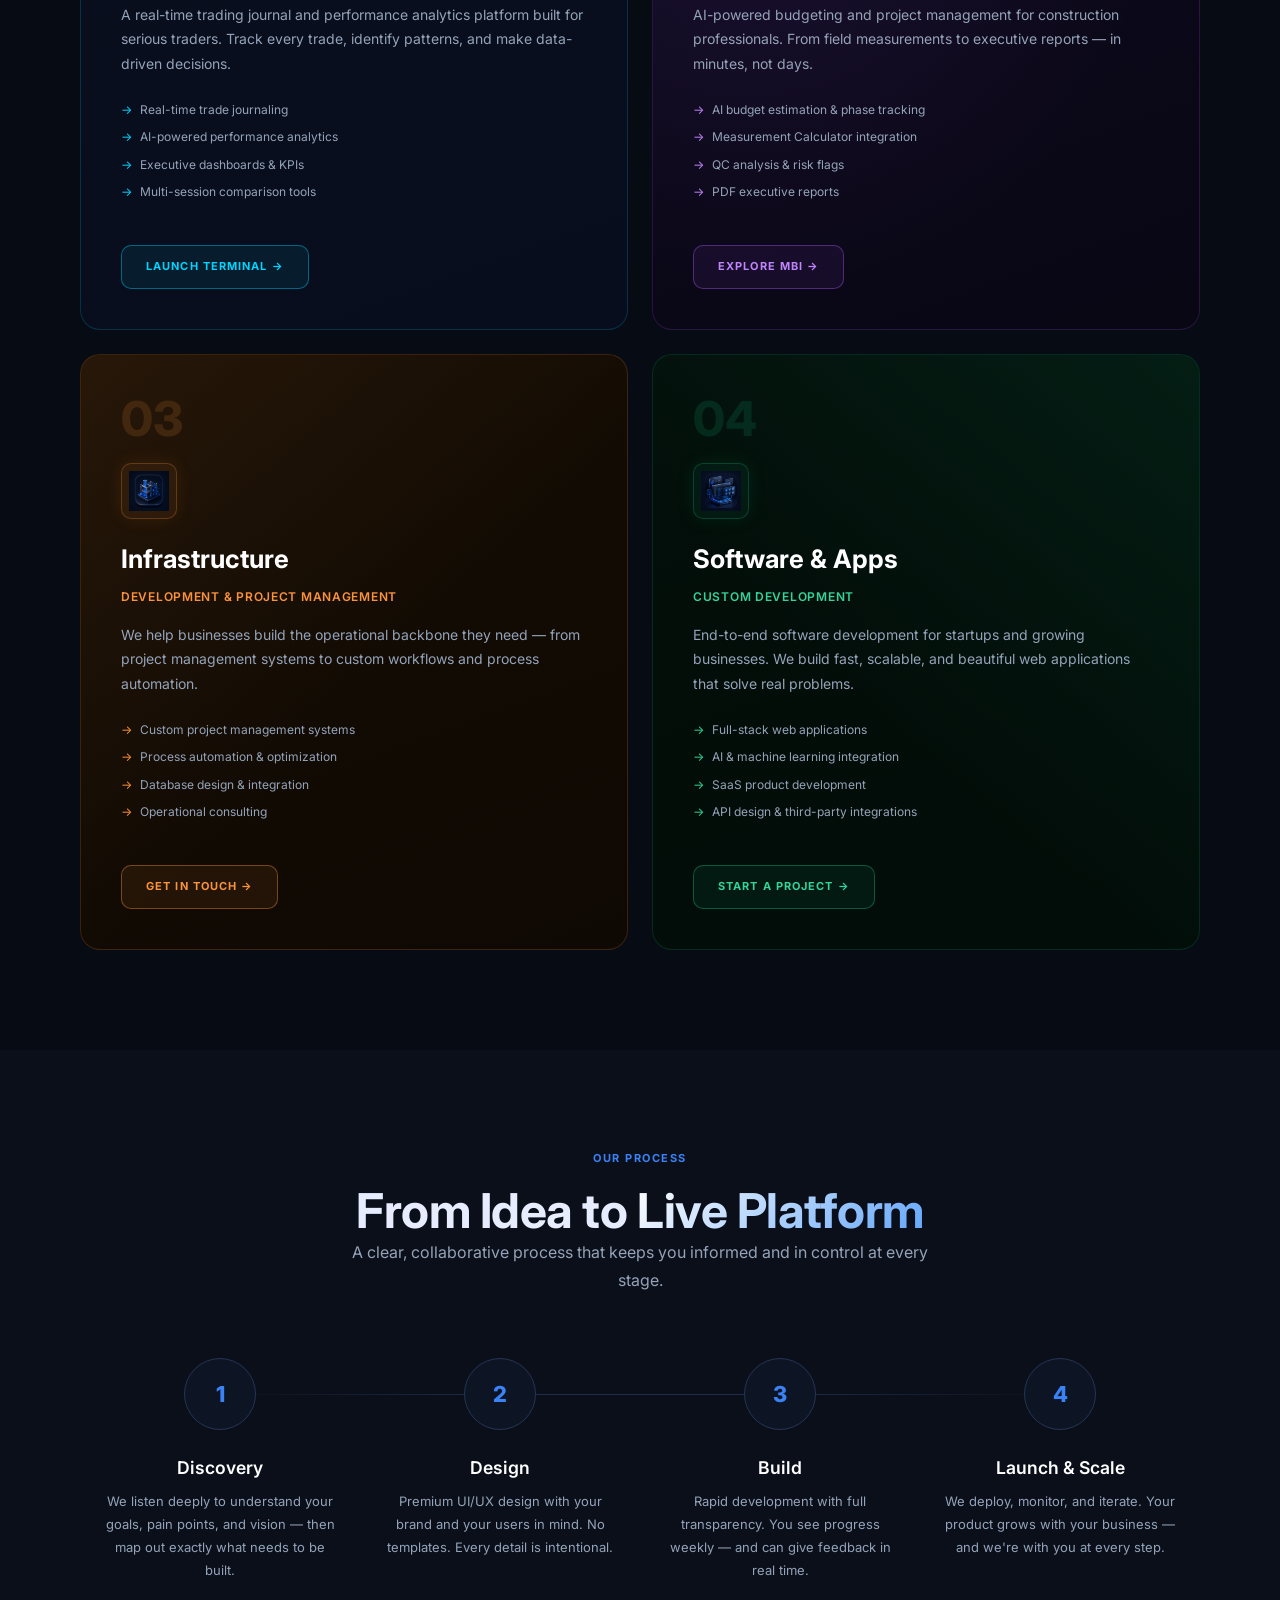
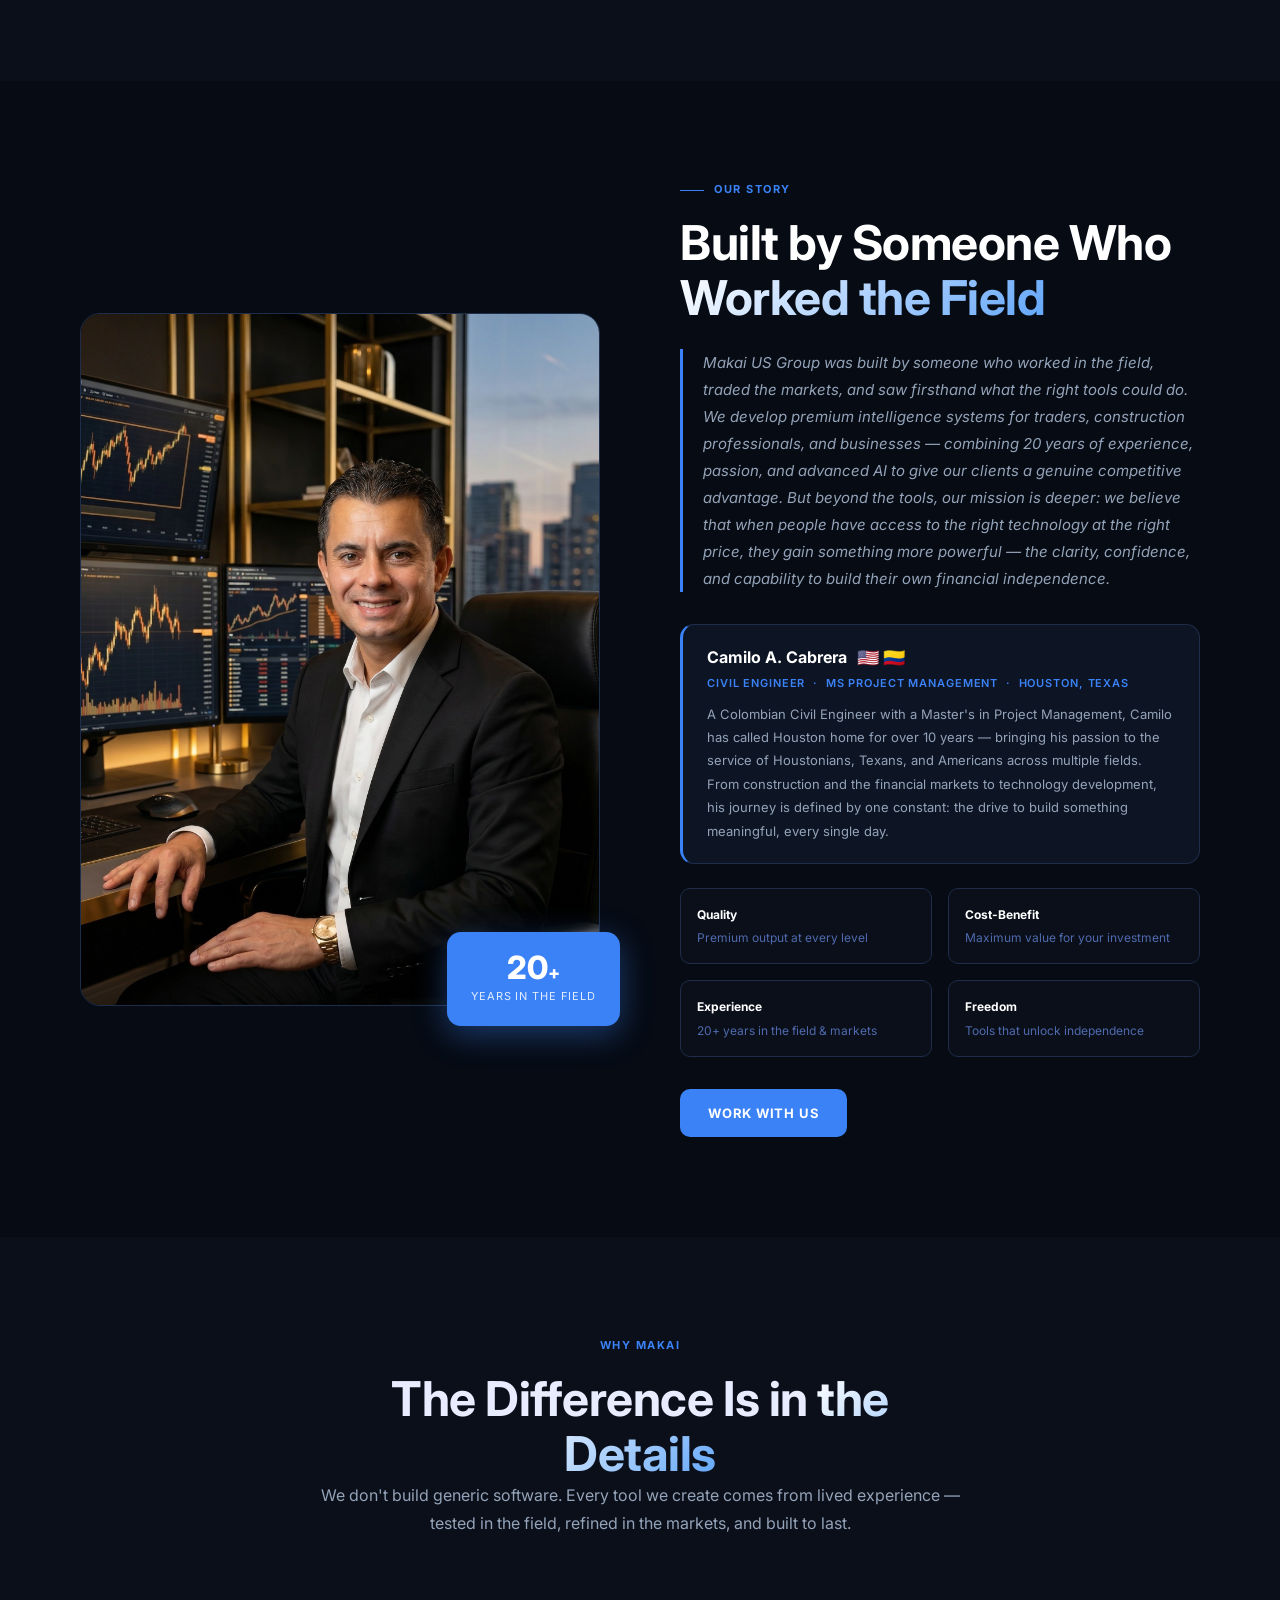
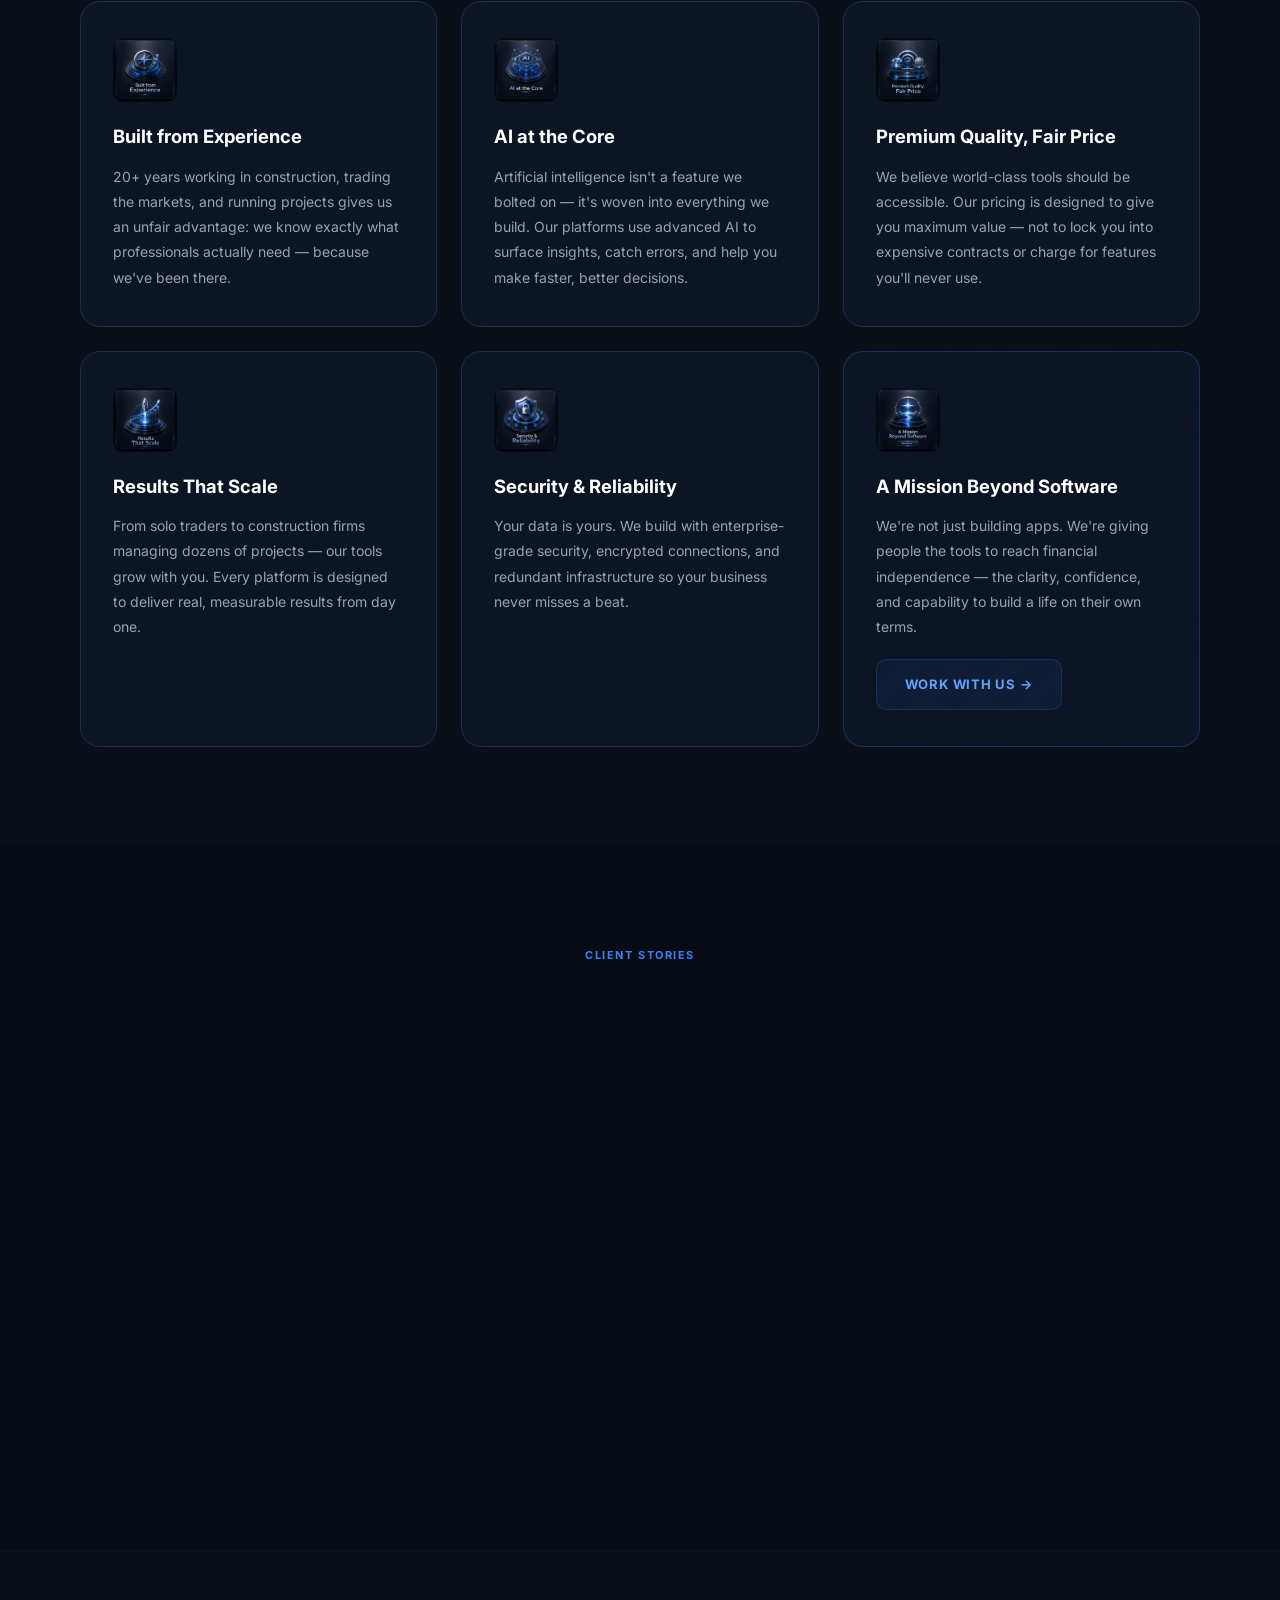
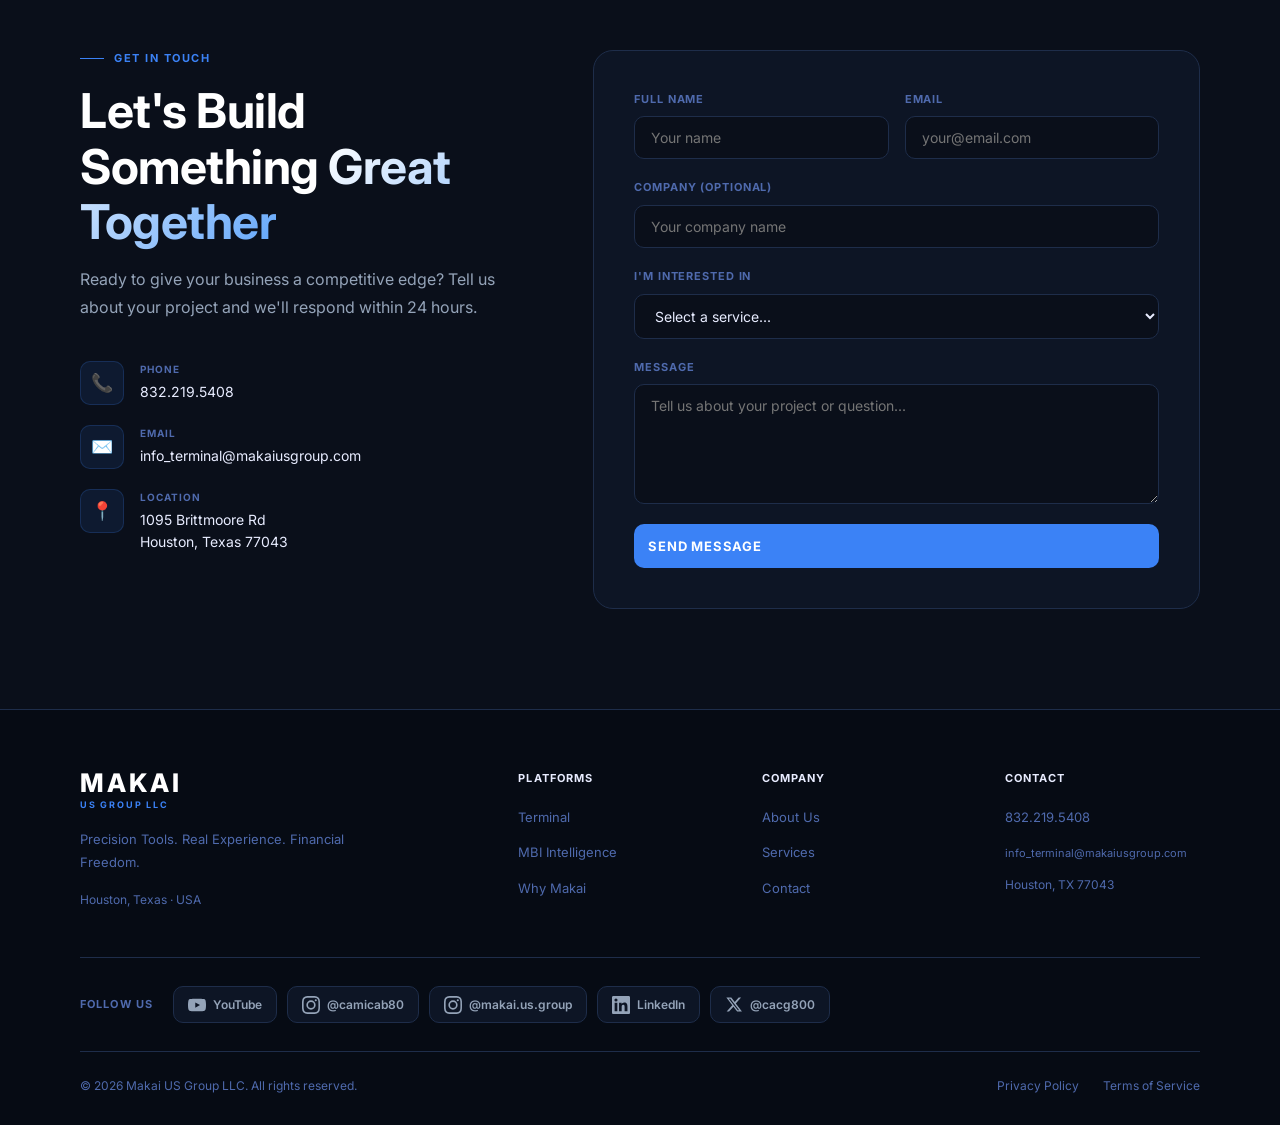
==== commit 51106f1f: "Give each service card a unique color identity with slow-motion ambient animations Co-Authored-By: C" ====
--- a/index.html
+++ b/index.html
@@ -253,7 +253,7 @@
     <div class="services-grid">
 
       <!-- 01 Terminal -->
-      <div class="service-card fade-up delay-1">
+      <div class="service-card card-terminal fade-up delay-1">
         <div class="service-card-num">01</div>
         <div class="service-card-icon"><img src="images/_1. TradingIcon.png" alt="Terminal" /></div>
         <h3 data-en="Terminal" data-es="Terminal">Terminal</h3>
@@ -273,7 +273,7 @@
       </div>
 
       <!-- 02 Intelligence -->
-      <div class="service-card fade-up delay-2">
+      <div class="service-card card-intelligence fade-up delay-2">
         <div class="service-card-num">02</div>
         <div class="service-card-icon"><img src="images/2. MBIIntelligenceIcon.png" alt="Intelligence" /></div>
         <h3 data-en="Intelligence" data-es="Inteligencia">Intelligence</h3>
@@ -293,7 +293,7 @@
       </div>
 
       <!-- 03 Infrastructure -->
-      <div class="service-card fade-up delay-3">
+      <div class="service-card card-infrastructure fade-up delay-3">
         <div class="service-card-num">03</div>
         <div class="service-card-icon"><img src="images/_3. InfrastructureIcon.png" alt="Infrastructure" /></div>
         <h3 data-en="Infrastructure" data-es="Infraestructura">Infrastructure</h3>
@@ -313,7 +313,7 @@
       </div>
 
       <!-- 04 Software & Apps -->
-      <div class="service-card fade-up delay-4">
+      <div class="service-card card-software fade-up delay-4">
         <div class="service-card-num">04</div>
         <div class="service-card-icon"><img src="images/_4. SoftwareIcon.png" alt="Software & Apps" /></div>
         <h3 data-en="Software & Apps" data-es="Software y Apps">Software & Apps</h3>
--- a/css/style.css
+++ b/css/style.css
@@ -239,6 +239,231 @@
   color: var(--white) !important;
   box-shadow: 0 6px 24px rgba(59,130,246,0.45);
   transform: translateY(-2px);
+}
+
+/* ══════════════════════════════════════════
+   SERVICE CARD — UNIQUE IDENTITIES
+══════════════════════════════════════════ */
+
+/* Shared ambient layer */
+.service-card { overflow: hidden; }
+.service-card::after {
+  content: '';
+  position: absolute;
+  inset: 0;
+  pointer-events: none;
+  border-radius: inherit;
+  opacity: 0;
+  transition: opacity 1.2s ease;
+  z-index: 0;
+}
+.service-card > * { position: relative; z-index: 1; }
+.service-card:hover::after { opacity: 1; }
+
+/* ── 01 TERMINAL — Cyan / Electric Blue ── */
+.card-terminal {
+  border-color: rgba(0,212,255,0.18);
+  background: linear-gradient(160deg, #0a0f1e 0%, #070d1c 100%);
+}
+.card-terminal::before {
+  background: linear-gradient(135deg, rgba(0,212,255,0.08) 0%, transparent 55%);
+}
+.card-terminal::after {
+  background:
+    repeating-linear-gradient(
+      0deg,
+      transparent,
+      transparent 38px,
+      rgba(0,212,255,0.03) 38px,
+      rgba(0,212,255,0.03) 39px
+    );
+}
+.card-terminal:hover {
+  border-color: rgba(0,212,255,0.55);
+  box-shadow: 0 0 40px rgba(0,212,255,0.12), 0 20px 60px rgba(0,0,0,0.5);
+}
+.card-terminal .service-card-num { color: rgba(0,212,255,0.15); }
+.card-terminal:hover .service-card-num { color: rgba(0,212,255,0.28); }
+.card-terminal .service-card-icon {
+  background: rgba(0,212,255,0.07);
+  border-color: rgba(0,212,255,0.25);
+  box-shadow: 0 0 18px rgba(0,212,255,0.12);
+}
+.card-terminal .service-card-sub { color: #00d4ff; }
+.card-terminal .service-card-features li::before { color: #00d4ff; }
+.card-terminal .service-card-link {
+  background: rgba(0,212,255,0.08) !important;
+  border-color: rgba(0,212,255,0.4) !important;
+  color: #00d4ff !important;
+}
+.card-terminal .service-card-link:hover {
+  background: rgba(0,212,255,0.85) !important;
+  color: #000 !important;
+  box-shadow: 0 6px 28px rgba(0,212,255,0.4);
+}
+
+/* Scan-line animation */
+.card-terminal::before {
+  animation: terminal-scan 6s linear infinite;
+}
+@keyframes terminal-scan {
+  0%   { background-position: 0 -100%; }
+  100% { background-position: 0 200%; }
+}
+
+/* ── 02 INTELLIGENCE — Purple / Violet ── */
+.card-intelligence {
+  border-color: rgba(168,85,247,0.18);
+  background: linear-gradient(160deg, #0d0a1e 0%, #090714 100%);
+}
+.card-intelligence::before {
+  background: radial-gradient(ellipse at 20% 20%, rgba(168,85,247,0.1) 0%, transparent 65%);
+  opacity: 1;
+  animation: intel-pulse 5s ease-in-out infinite;
+}
+.card-intelligence::after {
+  background: radial-gradient(ellipse at 80% 80%, rgba(168,85,247,0.07) 0%, transparent 55%);
+}
+@keyframes intel-pulse {
+  0%, 100% { opacity: 0.5; transform: scale(1); }
+  50%       { opacity: 1;   transform: scale(1.08); }
+}
+.card-intelligence:hover {
+  border-color: rgba(168,85,247,0.55);
+  box-shadow: 0 0 40px rgba(168,85,247,0.12), 0 20px 60px rgba(0,0,0,0.5);
+}
+.card-intelligence .service-card-num { color: rgba(168,85,247,0.15); }
+.card-intelligence:hover .service-card-num { color: rgba(168,85,247,0.28); }
+.card-intelligence .service-card-icon {
+  background: rgba(168,85,247,0.07);
+  border-color: rgba(168,85,247,0.25);
+  box-shadow: 0 0 18px rgba(168,85,247,0.15);
+  animation: icon-glow-purple 4s ease-in-out infinite;
+}
+@keyframes icon-glow-purple {
+  0%, 100% { box-shadow: 0 0 12px rgba(168,85,247,0.1); }
+  50%       { box-shadow: 0 0 28px rgba(168,85,247,0.3); }
+}
+.card-intelligence .service-card-sub { color: #c084fc; }
+.card-intelligence .service-card-features li::before { color: #c084fc; }
+.card-intelligence .service-card-link {
+  background: rgba(168,85,247,0.08) !important;
+  border-color: rgba(168,85,247,0.4) !important;
+  color: #c084fc !important;
+}
+.card-intelligence .service-card-link:hover {
+  background: rgba(168,85,247,0.85) !important;
+  color: #fff !important;
+  box-shadow: 0 6px 28px rgba(168,85,247,0.4);
+}
+
+/* ── 03 INFRASTRUCTURE — Amber / Orange ── */
+.card-infrastructure {
+  border-color: rgba(251,146,60,0.18);
+  background: linear-gradient(160deg, #150d04 0%, #0f0903 100%);
+}
+.card-infrastructure::before {
+  background: linear-gradient(135deg, rgba(251,146,60,0.08) 0%, transparent 55%);
+  opacity: 1;
+}
+.card-infrastructure::after {
+  background:
+    repeating-linear-gradient(
+      90deg,
+      transparent,
+      transparent 48px,
+      rgba(251,146,60,0.03) 48px,
+      rgba(251,146,60,0.03) 49px
+    ),
+    repeating-linear-gradient(
+      0deg,
+      transparent,
+      transparent 48px,
+      rgba(251,146,60,0.03) 48px,
+      rgba(251,146,60,0.03) 49px
+    );
+  animation: grid-shift 8s linear infinite;
+}
+@keyframes grid-shift {
+  0%   { background-position: 0 0, 0 0; }
+  100% { background-position: 49px 49px, 49px 49px; }
+}
+.card-infrastructure:hover {
+  border-color: rgba(251,146,60,0.55);
+  box-shadow: 0 0 40px rgba(251,146,60,0.1), 0 20px 60px rgba(0,0,0,0.5);
+}
+.card-infrastructure .service-card-num { color: rgba(251,146,60,0.15); }
+.card-infrastructure:hover .service-card-num { color: rgba(251,146,60,0.28); }
+.card-infrastructure .service-card-icon {
+  background: rgba(251,146,60,0.07);
+  border-color: rgba(251,146,60,0.25);
+  box-shadow: 0 0 18px rgba(251,146,60,0.1);
+}
+.card-infrastructure .service-card-sub { color: #fb923c; }
+.card-infrastructure .service-card-features li::before { color: #fb923c; }
+.card-infrastructure .service-card-link {
+  background: rgba(251,146,60,0.08) !important;
+  border-color: rgba(251,146,60,0.4) !important;
+  color: #fb923c !important;
+}
+.card-infrastructure .service-card-link:hover {
+  background: rgba(251,146,60,0.85) !important;
+  color: #000 !important;
+  box-shadow: 0 6px 28px rgba(251,146,60,0.4);
+}
+
+/* ── 04 SOFTWARE & APPS — Emerald / Green ── */
+.card-software {
+  border-color: rgba(16,185,129,0.18);
+  background: linear-gradient(160deg, #030f0a 0%, #020c08 100%);
+}
+.card-software::before {
+  background: linear-gradient(225deg, rgba(16,185,129,0.09) 0%, transparent 60%);
+  opacity: 1;
+}
+.card-software::after {
+  background: radial-gradient(circle at 85% 15%, rgba(16,185,129,0.06) 0%, transparent 45%);
+  animation: code-breathe 7s ease-in-out infinite;
+}
+@keyframes code-breathe {
+  0%, 100% { opacity: 0.4; }
+  50%       { opacity: 1; }
+}
+.card-software:hover {
+  border-color: rgba(16,185,129,0.55);
+  box-shadow: 0 0 40px rgba(16,185,129,0.1), 0 20px 60px rgba(0,0,0,0.5);
+}
+.card-software .service-card-num { color: rgba(16,185,129,0.15); }
+.card-software:hover .service-card-num { color: rgba(16,185,129,0.28); }
+.card-software .service-card-icon {
+  background: rgba(16,185,129,0.07);
+  border-color: rgba(16,185,129,0.25);
+  box-shadow: 0 0 18px rgba(16,185,129,0.1);
+  animation: icon-glow-green 5s ease-in-out infinite;
+}
+@keyframes icon-glow-green {
+  0%, 100% { box-shadow: 0 0 12px rgba(16,185,129,0.08); }
+  50%       { box-shadow: 0 0 26px rgba(16,185,129,0.28); }
+}
+.card-software .service-card-sub { color: #34d399; }
+.card-software .service-card-features li::before { color: #34d399; }
+.card-software .service-card-link {
+  background: rgba(16,185,129,0.08) !important;
+  border-color: rgba(16,185,129,0.4) !important;
+  color: #34d399 !important;
+}
+.card-software .service-card-link:hover {
+  background: rgba(16,185,129,0.85) !important;
+  color: #000 !important;
+  box-shadow: 0 6px 28px rgba(16,185,129,0.4);
+}
+
+/* ── Shared hover lift override per card ── */
+.card-terminal:hover,
+.card-intelligence:hover,
+.card-infrastructure:hover,
+.card-software:hover {
+  transform: translateY(-6px);
 }
 
 /* ══════════════════════════════════════════
